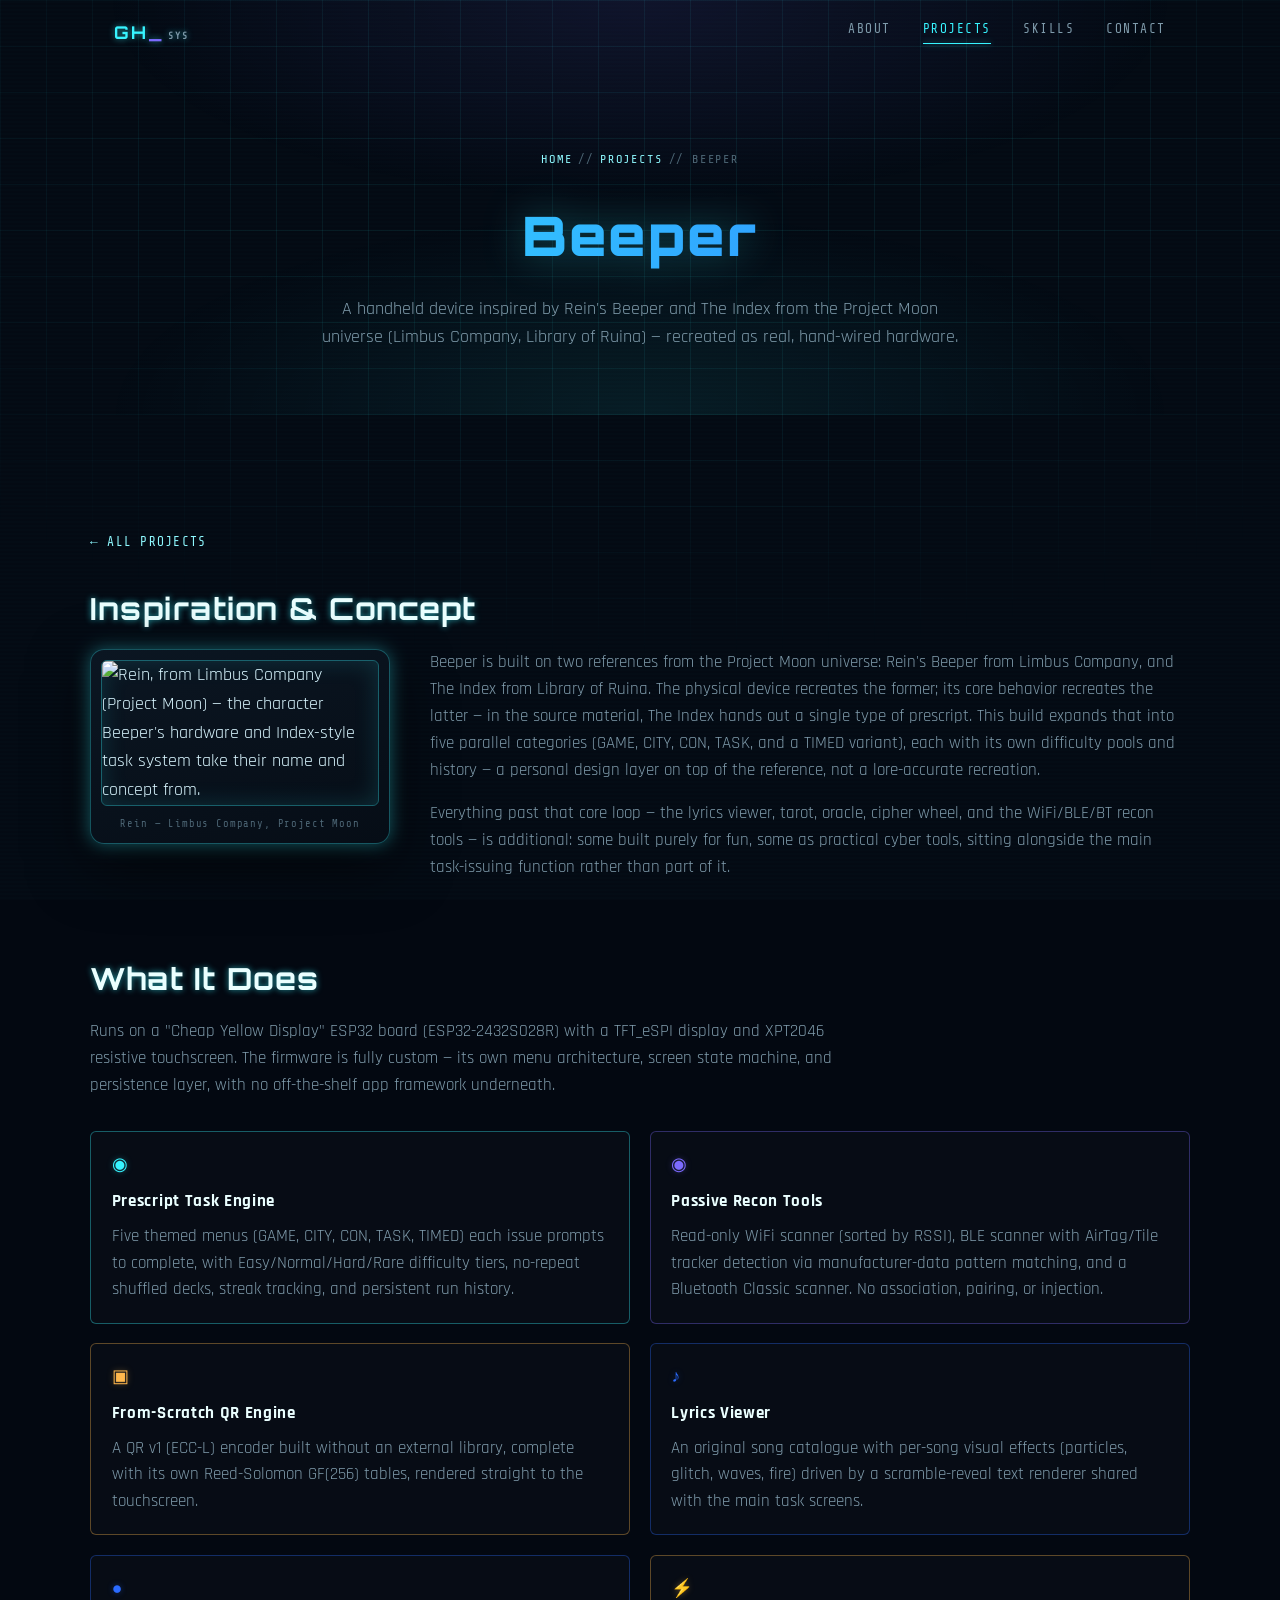
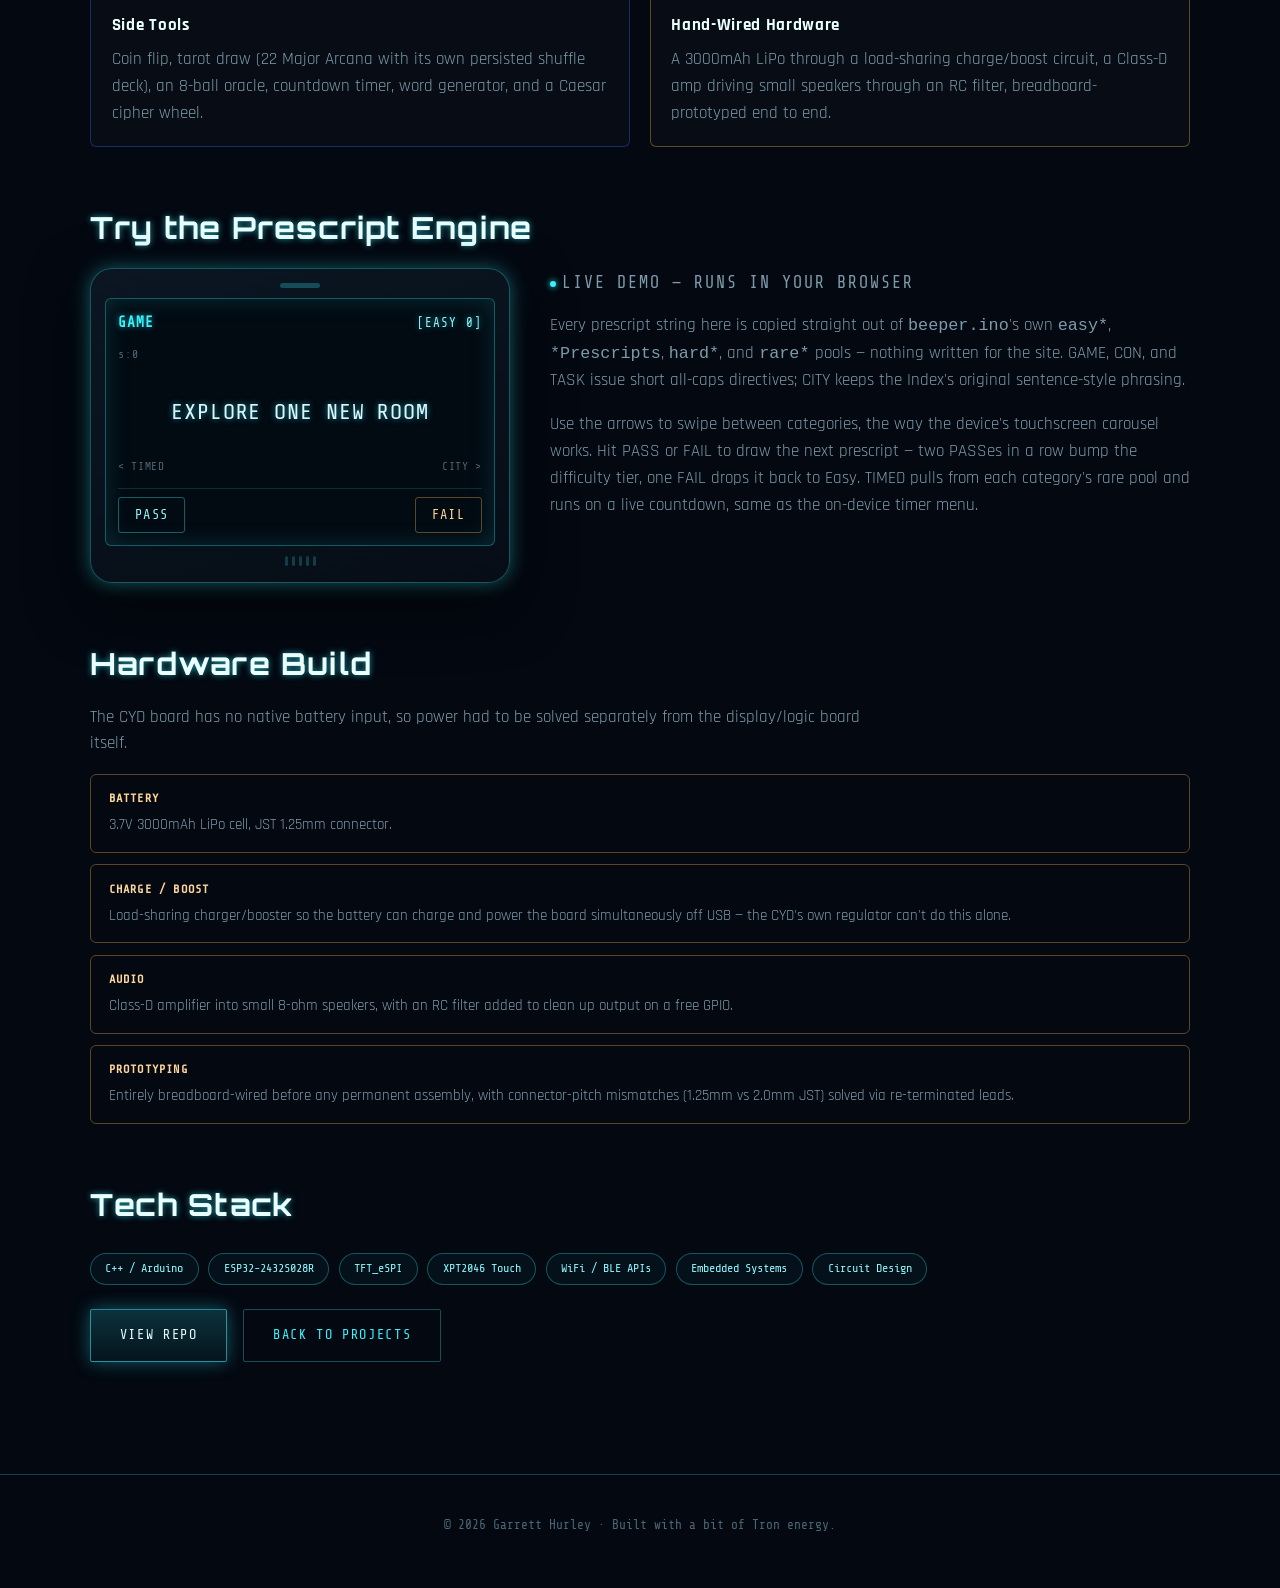
==== project-beeper.html @ adf9533d "Scramble-reveal every prominent Beeper reference site-wide Marks the standalone/bolded 'Beeper' ment" ====
<!DOCTYPE html>
<html lang="en">
<head>
<meta charset="UTF-8">
<meta name="viewport" content="width=device-width, initial-scale=1.0">
<title>Beeper // Garrett Hurley</title>
<meta name="description" content="Beeper — a handheld device inspired by Rein's Beeper and The Index (Limbus Company, Library of Ruina), recreated as real ESP32 hardware.">
<link rel="preconnect" href="https://fonts.googleapis.com">
<link rel="preconnect" href="https://fonts.gstatic.com" crossorigin>
<link href="https://fonts.googleapis.com/css2?family=Orbitron:wght@500;700;900&family=Rajdhani:wght@400;500;600;700&family=Share+Tech+Mono&display=swap" rel="stylesheet">
<link rel="stylesheet" href="style.css">
</head>
<body>

<div class="grid-bg" aria-hidden="true"></div>
<div class="scanline" aria-hidden="true"></div>
<div class="cursor-glow" aria-hidden="true"></div>

<header class="site-header" id="siteHeader">
  <div class="header-inner">
    <a href="index.html" class="logo">GH<span class="logo-dot">_</span><span class="logo-sub">SYS</span></a>
    <nav class="main-nav">
      <a href="index.html#about" data-nav="about">ABOUT</a>
      <a href="projects.html" data-nav="projects">PROJECTS</a>
      <a href="index.html#skills" data-nav="skills">SKILLS</a>
      <a href="index.html#contact" data-nav="contact">CONTACT</a>
    </nav>
    <button class="nav-toggle" id="navToggle" aria-label="Toggle navigation">
      <span></span><span></span><span></span>
    </button>
  </div>
</header>

<main>

  <section class="page-banner">
    <p class="breadcrumb"><a href="index.html">HOME</a> // <a href="projects.html">PROJECTS</a> // BEEPER</p>
    <h1 class="page-title" data-scramble-load>Beeper</h1>
    <p class="page-desc">A handheld device inspired by Rein's Beeper and The Index from the Project Moon universe (Limbus Company, Library of Ruina) — recreated as real, hand-wired hardware.</p>
  </section>

  <section class="section">
    <div class="section-inner">

      <a href="projects.html" class="back-link">&larr; ALL PROJECTS</a>

      <div class="case-section accent-violet reveal">
        <h2>Inspiration &amp; Concept</h2>
        <div class="case-grid">
          <div class="project-visual">
            <figure class="media-frame">
              <img src="assets/rein.gif" alt="Rein, from Limbus Company (Project Moon) — the character Beeper's hardware and Index-style task system take their name and concept from.">
              <figcaption>Rein &mdash; Limbus Company, Project Moon</figcaption>
            </figure>
          </div>
          <div>
            <p>Beeper is built on two references from the Project Moon universe: Rein's Beeper from Limbus Company, and The Index from Library of Ruina. The physical device recreates the former; its core behavior recreates the latter — in the source material, The Index hands out a single type of prescript. This build expands that into five parallel categories (GAME, CITY, CON, TASK, and a TIMED variant), each with its own difficulty pools and history — a personal design layer on top of the reference, not a lore-accurate recreation.</p>
            <p>Everything past that core loop &mdash; the lyrics viewer, tarot, oracle, cipher wheel, and the WiFi/BLE/BT recon tools &mdash; is additional: some built purely for fun, some as practical cyber tools, sitting alongside the main task-issuing function rather than part of it.</p>
          </div>
        </div>
      </div>

      <div class="case-section accent-cyan reveal">
        <h2>What It Does</h2>
        <p>Runs on a "Cheap Yellow Display" ESP32 board (ESP32-2432S028R) with a TFT_eSPI display and XPT2046 resistive touchscreen. The firmware is fully custom — its own menu architecture, screen state machine, and persistence layer, with no off-the-shelf app framework underneath.</p>

        <div class="feature-grid">
          <div class="feature-card accent-cyan">
            <span class="feature-icon">&#9673;</span>
            <h3>Prescript Task Engine</h3>
            <p>Five themed menus (GAME, CITY, CON, TASK, TIMED) each issue prompts to complete, with Easy/Normal/Hard/Rare difficulty tiers, no-repeat shuffled decks, streak tracking, and persistent run history.</p>
          </div>
          <div class="feature-card accent-violet">
            <span class="feature-icon">&#9673;</span>
            <h3>Passive Recon Tools</h3>
            <p>Read-only WiFi scanner (sorted by RSSI), BLE scanner with AirTag/Tile tracker detection via manufacturer-data pattern matching, and a Bluetooth Classic scanner. No association, pairing, or injection.</p>
          </div>
          <div class="feature-card accent-amber">
            <span class="feature-icon">&#9635;</span>
            <h3>From-Scratch QR Engine</h3>
            <p>A QR v1 (ECC-L) encoder built without an external library, complete with its own Reed-Solomon GF(256) tables, rendered straight to the touchscreen.</p>
          </div>
          <div class="feature-card accent-blue">
            <span class="feature-icon">&#9834;</span>
            <h3>Lyrics Viewer</h3>
            <p>An original song catalogue with per-song visual effects (particles, glitch, waves, fire) driven by a scramble-reveal text renderer shared with the main task screens.</p>
          </div>
          <div class="feature-card accent-blue">
            <span class="feature-icon">&#9679;</span>
            <h3>Side Tools</h3>
            <p>Coin flip, tarot draw (22 Major Arcana with its own persisted shuffle deck), an 8-ball oracle, countdown timer, word generator, and a Caesar cipher wheel.</p>
          </div>
          <div class="feature-card accent-amber">
            <span class="feature-icon">&#9889;</span>
            <h3>Hand-Wired Hardware</h3>
            <p>A 3000mAh LiPo through a load-sharing charge/boost circuit, a Class-D amp driving small speakers through an RC filter, breadboard-prototyped end to end.</p>
          </div>
        </div>
      </div>

      <div class="case-section accent-cyan reveal">
        <h2>Try the Prescript Engine</h2>
        <div class="case-grid case-grid-demo">
          <div class="project-visual">
            <div class="device device-demo" id="demoDevice">
              <div class="device-notch"></div>
              <div class="device-screen">
                <div class="prescript-header">
                  <span class="prescript-label" id="demoLabel">GAME</span>
                  <span class="prescript-diff" id="demoDiff">[EASY 0]</span>
                </div>
                <div class="prescript-streak" id="demoStreak">s:0</div>
                <div class="prescript-text" id="demoText">KILL 5 ENEMIES</div>
                <div class="prescript-swipe">
                  <button type="button" id="demoPrev">&lt; TIMED</button>
                  <button type="button" id="demoNext">CITY &gt;</button>
                </div>
                <div class="prescript-actions">
                  <button type="button" class="pass" id="demoPass">PASS</button>
                  <button type="button" class="fail" id="demoFail">FAIL</button>
                </div>
              </div>
              <div class="device-speaker-grille">
                <span></span><span></span><span></span><span></span><span></span>
              </div>
            </div>
          </div>
          <div>
            <p class="demo-live-tag"><span class="demo-live-dot"></span> LIVE DEMO &mdash; RUNS IN YOUR BROWSER</p>
            <p>Every prescript string here is copied straight out of <code>beeper.ino</code>'s own <code>easy*</code>, <code>*Prescripts</code>, <code>hard*</code>, and <code>rare*</code> pools &mdash; nothing written for the site. GAME, CON, and TASK issue short all-caps directives; CITY keeps the Index's original sentence-style phrasing.</p>
            <p>Use the arrows to swipe between categories, the way the device's touchscreen carousel works. Hit PASS or FAIL to draw the next prescript &mdash; two PASSes in a row bump the difficulty tier, one FAIL drops it back to Easy. TIMED pulls from each category's rare pool and runs on a live countdown, same as the on-device timer menu.</p>
          </div>
        </div>
      </div>

      <div class="case-section accent-amber reveal">
        <h2>Hardware Build</h2>
        <p>The CYD board has no native battery input, so power had to be solved separately from the display/logic board itself.</p>
        <ul class="spec-list">
          <li><strong>BATTERY</strong>3.7V 3000mAh LiPo cell, JST 1.25mm connector.</li>
          <li><strong>CHARGE / BOOST</strong>Load-sharing charger/booster so the battery can charge and power the board simultaneously off USB — the CYD's own regulator can't do this alone.</li>
          <li><strong>AUDIO</strong>Class-D amplifier into small 8-ohm speakers, with an RC filter added to clean up output on a free GPIO.</li>
          <li><strong>PROTOTYPING</strong>Entirely breadboard-wired before any permanent assembly, with connector-pitch mismatches (1.25mm vs 2.0mm JST) solved via re-terminated leads.</li>
        </ul>
      </div>

      <div class="case-section accent-blue reveal">
        <h2>Tech Stack</h2>
        <div class="tech-tags">
          <span>C++ / Arduino</span>
          <span>ESP32-2432S028R</span>
          <span>TFT_eSPI</span>
          <span>XPT2046 Touch</span>
          <span>WiFi / BLE APIs</span>
          <span>Embedded Systems</span>
          <span>Circuit Design</span>
        </div>
        <div class="hero-actions" style="justify-content:flex-start; margin-top: 1.5rem;">
          <a href="https://github.com/GHurley4444/beeper" target="_blank" rel="noopener" class="btn btn-primary">VIEW REPO</a>
          <a href="projects.html" class="btn btn-ghost">BACK TO PROJECTS</a>
        </div>
      </div>

    </div>
  </section>

</main>

<footer class="site-footer">
  <p>&copy; <span id="year"></span> Garrett Hurley &middot; Built with a bit of Tron energy.</p>
</footer>

<script src="script.js"></script>
</body>
</html>
---- style.css ----
/* ===================== Custom properties ===================== */
:root {
  --bg: #030811;
  --bg-alt: #05101c;
  --panel: rgba(8, 22, 36, 0.65);
  --panel-solid: #071522;
  --border: rgba(66, 230, 255, 0.25);
  --border-strong: rgba(66, 230, 255, 0.55);
  --cyan: #37f4ff;
  --cyan-soft: #8ff9ff;
  --blue: #2b6bff;
  --blue-soft: #a9c4ff;
  --violet: #7c6bff;
  --violet-soft: #c9c2ff;
  --amber: #ffb84d;
  --amber-soft: #ffd699;
  --text: #d9f6ff;
  --text-dim: #7f9bab;
  --text-dimmer: #4d6675;
  --font-display: 'Orbitron', sans-serif;
  --font-body: 'Rajdhani', sans-serif;
  --font-mono: 'Share Tech Mono', monospace;
  --glow-sm: 0 0 6px rgba(55, 244, 255, 0.6);
  --glow-md: 0 0 18px rgba(55, 244, 255, 0.35);
  --glow-lg: 0 0 40px rgba(55, 244, 255, 0.25);
}

/* Color-coded accent modifiers — apply alongside a base component class
   (e.g. class="skill-block accent-blue") to recolor border/glow/icon/heading.
   Palette is built on color theory, not arbitrary neon: cyan/blue/violet are
   analogous (adjacent hues on the wheel, ~180-250°), so they read as one
   cohesive "brand" family. Amber is the near-exact complement of that family
   (~35° vs a ~215° average), used sparingly as the single contrast pop —
   the same blue/orange duality Tron itself uses. No hue outside this set. */
.accent-cyan {
  --accent: var(--cyan); --accent-soft: var(--cyan-soft);
  --accent-border: rgba(55, 244, 255, 0.35); --accent-border-strong: rgba(55, 244, 255, 0.6);
  --accent-glow: rgba(55, 244, 255, 0.35);
}
.accent-blue {
  --accent: var(--blue); --accent-soft: var(--blue-soft);
  --accent-border: rgba(43, 107, 255, 0.35); --accent-border-strong: rgba(43, 107, 255, 0.6);
  --accent-glow: rgba(43, 107, 255, 0.35);
}
.accent-violet {
  --accent: var(--violet); --accent-soft: var(--violet-soft);
  --accent-border: rgba(124, 107, 255, 0.35); --accent-border-strong: rgba(124, 107, 255, 0.6);
  --accent-glow: rgba(124, 107, 255, 0.35);
}
.accent-amber {
  --accent: var(--amber); --accent-soft: var(--amber-soft);
  --accent-border: rgba(255, 184, 77, 0.35); --accent-border-strong: rgba(255, 184, 77, 0.6);
  --accent-glow: rgba(255, 184, 77, 0.35);
}

* { box-sizing: border-box; }

html { scroll-behavior: smooth; }

body {
  margin: 0;
  background: var(--bg);
  color: var(--text);
  font-family: var(--font-body);
  font-size: 18px;
  line-height: 1.6;
  overflow-x: hidden;
}

h1, h2, h3 { font-family: var(--font-display); margin: 0; letter-spacing: 0.04em; }

p { margin: 0 0 1em; }

a { color: inherit; text-decoration: none; }

::selection { background: var(--cyan); color: #001015; }

/* ===================== Background layers ===================== */
.grid-bg {
  position: fixed;
  inset: 0;
  z-index: 0;
  pointer-events: none;
  background-image:
    linear-gradient(rgba(55, 244, 255, 0.07) 1px, transparent 1px),
    linear-gradient(90deg, rgba(55, 244, 255, 0.07) 1px, transparent 1px);
  background-size: 46px 46px;
  mask-image: radial-gradient(ellipse 80% 60% at 50% 20%, black 40%, transparent 90%);
  animation: gridDrift 22s linear infinite;
}

@keyframes gridDrift {
  0% { background-position: 0 0, 0 0; }
  100% { background-position: 0 46px, 46px 0; }
}

.scanline {
  position: fixed;
  inset: 0;
  z-index: 1;
  pointer-events: none;
  background: linear-gradient(180deg, transparent, rgba(55, 244, 255, 0.05) 50%, transparent);
  background-size: 100% 4px;
  opacity: 0.35;
  mix-blend-mode: screen;
}

/* ===================== Custom cursor ===================== */
/* Only applied on non-touch/fine-pointer devices — see setupCustomCursor() */
body.custom-cursor-active,
body.custom-cursor-active a,
body.custom-cursor-active button {
  cursor: none;
}

.custom-cursor-dot,
.custom-cursor-ring {
  position: fixed;
  top: 0; left: 0;
  pointer-events: none;
  z-index: 10000;
  border-radius: 50%;
  opacity: 0;
  transition: opacity 0.3s ease;
}

.custom-cursor-dot {
  width: 5px; height: 5px;
  background: var(--cyan);
  box-shadow: 0 0 6px var(--cyan);
}

.custom-cursor-ring {
  width: 28px; height: 28px;
  border: 1px solid rgba(55, 244, 255, 0.5);
  transition: width 0.25s ease, height 0.25s ease, border-color 0.25s ease, background 0.25s ease, opacity 0.3s ease;
}

.custom-cursor-ring.cursor-hover {
  width: 50px; height: 50px;
  border-color: var(--cyan);
  background: rgba(55, 244, 255, 0.08);
  box-shadow: 0 0 16px rgba(55, 244, 255, 0.3);
}

.cursor-glow {
  position: fixed;
  top: 0; left: 0;
  width: 480px; height: 480px;
  border-radius: 50%;
  pointer-events: none;
  z-index: 0;
  background: radial-gradient(circle, rgba(55, 244, 255, 0.08), transparent 70%);
  transform: translate(-50%, -50%);
  transition: opacity 0.3s ease;
  opacity: 0;
}

/* ===================== Boot overlay ===================== */
.boot-overlay {
  position: fixed;
  inset: 0;
  z-index: 999;
  background: #010509;
  color: var(--cyan);
  font-family: var(--font-mono);
  display: flex;
  align-items: center;
  justify-content: center;
  padding: 2rem;
  transition: opacity 0.6s ease, visibility 0.6s ease;
}

.boot-overlay.hidden {
  opacity: 0;
  visibility: hidden;
  pointer-events: none;
}

.boot-text {
  white-space: pre-wrap;
  font-size: 0.95rem;
  max-width: 640px;
  text-shadow: var(--glow-sm);
}

.boot-text::after {
  content: '\2588';
  animation: blink 1s step-start infinite;
}

@keyframes blink { 50% { opacity: 0; } }

/* ===================== Header / Nav ===================== */
.site-header {
  position: fixed;
  top: 0; left: 0; right: 0;
  z-index: 100;
  border-bottom: 1px solid transparent;
  background: rgba(3, 8, 17, 0);
  transition: background 0.4s ease, border-color 0.4s ease, backdrop-filter 0.4s ease;
}

.site-header.scrolled {
  background: rgba(3, 8, 17, 0.85);
  border-bottom-color: var(--border);
  backdrop-filter: blur(10px);
}

.header-inner {
  max-width: 1100px;
  margin: 0 auto;
  padding: 1.1rem 1.5rem;
  display: flex;
  align-items: center;
  justify-content: space-between;
}

.logo {
  font-family: var(--font-display);
  font-weight: 700;
  font-size: 1.1rem;
  color: var(--cyan);
  text-shadow: var(--glow-sm);
  letter-spacing: 0.1em;
}
.logo-dot { color: var(--violet); }
.logo-sub { font-size: 0.6rem; color: var(--text-dim); margin-left: 0.4em; font-family: var(--font-mono); }

.main-nav { display: flex; gap: 2rem; }

.main-nav a {
  font-family: var(--font-mono);
  font-size: 0.8rem;
  letter-spacing: 0.12em;
  color: var(--text-dim);
  position: relative;
  padding-bottom: 4px;
  transition: color 0.25s ease;
}

.main-nav a::after {
  content: '';
  position: absolute;
  left: 0; bottom: 0;
  width: 0;
  height: 1px;
  background: var(--cyan);
  box-shadow: var(--glow-sm);
  transition: width 0.3s ease;
}

.main-nav a:hover,
.main-nav a.active { color: var(--cyan); }
.main-nav a:hover::after,
.main-nav a.active::after { width: 100%; }

.nav-toggle {
  display: none;
  flex-direction: column;
  gap: 5px;
  background: none;
  border: none;
  cursor: pointer;
  padding: 8px;
}
.nav-toggle span {
  width: 22px; height: 2px;
  background: var(--cyan);
  box-shadow: var(--glow-sm);
}

/* ===================== Hero ===================== */
.hero {
  position: relative;
  min-height: 100vh;
  display: flex;
  flex-direction: column;
  align-items: center;
  justify-content: center;
  text-align: center;
  padding: 6rem 1.5rem 4rem;
  z-index: 2;
}

.hero-inner { max-width: 780px; }

.hero-eyebrow {
  font-family: var(--font-mono);
  color: var(--cyan-soft);
  font-size: 0.85rem;
  letter-spacing: 0.25em;
  margin-bottom: 1.4rem;
  text-shadow: var(--glow-sm);
  display: inline-block;
  overflow: hidden;
  white-space: nowrap;
  width: 0;
  max-width: 100%;
  border-right: 2px solid var(--cyan);
  animation: caretBlink 0.8s step-end infinite;
}

/* Width is set to the element's true measured scrollWidth by JS (see
   setupTypewriter in script.js) — letter-spacing makes a ch-based width
   guess unreliable, so this transition animates to a JS-measured pixel
   value instead of a hardcoded character count. */
.hero-eyebrow.typed {
  transition: width 1.4s steps(28, end);
}

@keyframes caretBlink { 50% { border-color: transparent; } }

.hero-title {
  font-size: clamp(2.4rem, 7vw, 5rem);
  font-weight: 900;
  line-height: 1.05;
  margin-bottom: 1.2rem;
}

@keyframes heroGradient {
  0%, 100% { background-position: 0% 50%; }
  50% { background-position: 100% 50%; }
}

/* CRT power-on stutter, used as an entrance flourish on headings and device
   screens — a few uneven opacity steps before settling, like a display
   catching current for the first time. */
@keyframes powerOnFlicker {
  0%   { opacity: 0.1; }
  8%   { opacity: 0.7; }
  14%  { opacity: 0.15; }
  22%  { opacity: 0.85; }
  30%  { opacity: 0.3; }
  45%  { opacity: 1; }
  55%  { opacity: 0.6; }
  70%  { opacity: 1; }
  100% { opacity: 1; }
}

/* The visible text lives in this nested span (not the h1 itself), so the
   gradient/clip has to be applied here directly — background-clip does not
   inherit to child elements the way color does. */
.glitch-wrap {
  position: relative;
  display: inline-block;
  background: linear-gradient(100deg, var(--cyan) 0%, var(--blue) 35%, var(--violet) 60%, var(--amber) 85%, var(--cyan) 100%);
  background-size: 300% auto;
  background-position: 0% 50%;
  -webkit-background-clip: text;
  background-clip: text;
  -webkit-text-fill-color: transparent;
  color: transparent;
  filter: drop-shadow(0 0 24px rgba(55, 244, 255, 0.3)) drop-shadow(0 0 34px rgba(124, 107, 255, 0.2));
  animation: heroGradient 10s ease-in-out infinite, powerOnFlicker 1.1s steps(12, end) both;
}

.hero-subtitle {
  font-family: var(--font-mono);
  font-size: clamp(0.75rem, 2vw, 1rem);
  color: var(--cyan);
  letter-spacing: 0.08em;
  margin-bottom: 1.6rem;
}

.hero-desc {
  color: var(--text-dim);
  font-size: 1.1rem;
  max-width: 620px;
  margin-left: auto;
  margin-right: auto;
}

.hero-actions {
  display: flex;
  gap: 1rem;
  justify-content: center;
  margin-top: 2rem;
  flex-wrap: wrap;
}

.btn {
  font-family: var(--font-mono);
  font-size: 0.85rem;
  letter-spacing: 0.12em;
  padding: 0.9rem 1.8rem;
  border: 1px solid var(--border-strong);
  border-radius: 2px;
  transition: all 0.3s ease;
  position: relative;
  overflow: hidden;
}

.btn::after {
  content: '';
  position: absolute;
  top: 0; left: -60%;
  width: 40%;
  height: 100%;
  background: linear-gradient(120deg, transparent, rgba(255, 255, 255, 0.3), transparent);
  transform: skewX(-20deg);
  transition: left 0.6s ease;
  pointer-events: none;
}

.btn:hover::after { left: 130%; }

.btn-primary {
  background: linear-gradient(180deg, rgba(55, 244, 255, 0.18), rgba(55, 244, 255, 0.05));
  color: #eaffff;
  box-shadow: var(--glow-md);
}
.btn-primary:hover {
  background: rgba(55, 244, 255, 0.28);
  box-shadow: var(--glow-lg);
  transform: translateY(-2px);
}

.btn-ghost {
  color: var(--cyan);
  border-color: rgba(55, 244, 255, 0.3);
}
.btn-ghost:hover {
  border-color: var(--cyan);
  box-shadow: var(--glow-md);
  transform: translateY(-2px);
}

.scroll-cue {
  position: absolute;
  bottom: 2.2rem;
  left: 50%;
  transform: translateX(-50%);
  font-family: var(--font-mono);
  font-size: 0.7rem;
  letter-spacing: 0.2em;
  color: var(--text-dimmer);
  display: flex;
  flex-direction: column;
  align-items: center;
  gap: 0.5rem;
}

.scroll-cue-line {
  width: 1px;
  height: 40px;
  background: linear-gradient(180deg, var(--cyan), transparent);
  animation: scrollPulse 2s ease-in-out infinite;
}

@keyframes scrollPulse {
  0%, 100% { opacity: 0.2; }
  50% { opacity: 1; }
}

/* ===================== Sections ===================== */
.section { position: relative; z-index: 2; padding: 7rem 1.5rem; }
.section-alt { background: linear-gradient(180deg, transparent, rgba(55, 244, 255, 0.03) 15%, rgba(55, 244, 255, 0.03) 85%, transparent); }
.section-inner { max-width: 1100px; margin: 0 auto; }

.section-kicker {
  font-family: var(--font-mono);
  color: var(--text-dimmer);
  font-size: 0.8rem;
  letter-spacing: 0.2em;
  margin-bottom: 0.8rem;
  display: flex;
  align-items: center;
  gap: 0.6em;
}

.section-kicker::before {
  content: '';
  display: inline-block;
  width: 8px;
  height: 8px;
  border-radius: 2px;
  background: var(--accent, var(--cyan));
  box-shadow: 0 0 8px var(--accent-glow, rgba(55, 244, 255, 0.6));
}

.section-kicker::after {
  content: '_';
  color: var(--accent, var(--cyan));
  animation: blink 1s step-start infinite;
}

.section-title {
  font-size: clamp(1.8rem, 4vw, 2.6rem);
  color: #eaffff;
  text-shadow: var(--glow-sm);
  margin-bottom: 1rem;
}

.section-lede {
  color: var(--text-dim);
  font-size: 1.15rem;
  max-width: 700px;
  margin-bottom: 3rem;
}

.reveal {
  opacity: 0;
  transform: translateY(28px);
  transition: opacity 0.7s ease, transform 0.7s ease;
}
.reveal.in-view { opacity: 1; transform: translateY(0); }

/* Devices/media get an extra power-on stutter once their reveal-wrapped
   ancestor scrolls into view — no JS hook needed, piggybacks on .in-view. */
.reveal.in-view .device,
.reveal.in-view .media-frame {
  animation: powerOnFlicker 0.8s steps(10, end) 0.25s both;
}

/* ===================== About ===================== */
.about-grid {
  display: grid;
  grid-template-columns: 1.4fr 1fr;
  gap: 3rem;
  margin-top: 2rem;
  align-items: start;
}

.about-copy p { color: var(--text-dim); font-size: 1.1rem; }
.about-copy strong { color: var(--cyan-soft); }

.about-stats { display: flex; flex-direction: column; gap: 1rem; }

.stat-block {
  border: 1px solid var(--accent-border, var(--border));
  border-left: 3px solid var(--accent, var(--cyan));
  background: var(--panel);
  padding: 1rem 1.2rem;
  border-radius: 4px;
  display: flex;
  flex-direction: column;
  gap: 0.3rem;
}

.stat-label {
  font-family: var(--font-mono);
  font-size: 0.7rem;
  color: var(--text-dimmer);
  letter-spacing: 0.15em;
}

.stat-value { color: var(--accent-soft, var(--cyan-soft)); font-weight: 600; }

/* ===================== Project card ===================== */
.project-card {
  display: grid;
  grid-template-columns: 340px 1fr;
  gap: 3rem;
  border: 1px solid var(--accent-border, var(--border));
  background: var(--panel);
  border-radius: 8px;
  padding: 2.5rem;
  position: relative;
  box-shadow: var(--glow-md), inset 0 0 60px rgba(55, 244, 255, 0.03);
  transition: transform 0.3s ease, box-shadow 0.3s ease, border-color 0.3s ease;
}

a.project-card:hover {
  transform: translateY(-4px);
  border-color: var(--accent-border-strong, var(--border-strong));
  box-shadow: 0 0 30px var(--accent-glow, rgba(55, 244, 255, 0.35)), inset 0 0 60px rgba(55, 244, 255, 0.03);
}

.project-card::before {
  content: '';
  position: absolute;
  top: 0; left: 0; right: 0;
  height: 1px;
  background: linear-gradient(90deg, transparent, var(--cyan), transparent);
}

.project-card::after {
  content: '';
  position: absolute;
  bottom: -1px; right: -1px;
  width: 0; height: 0;
  border-bottom: 2px solid var(--accent, var(--cyan));
  border-right: 2px solid var(--accent, var(--cyan));
  opacity: 0;
  pointer-events: none;
  transition: width 0.25s ease, height 0.25s ease, opacity 0.25s ease;
}

a.project-card:hover::after { width: 22px; height: 22px; opacity: 1; }

/* HUD corner brackets — a small targeting-reticle flourish on hover, shared
   by cards that don't already occupy ::before/::after for something else. */
.skill-block, .feature-card, .gallery-card, .contact-link {
  position: relative;
}

.skill-block::before, .skill-block::after,
.feature-card::before, .feature-card::after,
.gallery-card::before, .gallery-card::after,
.contact-link::before, .contact-link::after {
  content: '';
  position: absolute;
  width: 0; height: 0;
  opacity: 0;
  pointer-events: none;
  transition: width 0.25s ease, height 0.25s ease, opacity 0.25s ease;
}

.skill-block::before, .feature-card::before, .gallery-card::before, .contact-link::before {
  top: -1px; left: -1px;
  border-top: 2px solid var(--accent, var(--cyan));
  border-left: 2px solid var(--accent, var(--cyan));
}

.skill-block::after, .feature-card::after, .gallery-card::after, .contact-link::after {
  bottom: -1px; right: -1px;
  border-bottom: 2px solid var(--accent, var(--cyan));
  border-right: 2px solid var(--accent, var(--cyan));
}

.skill-block:hover::before, .skill-block:hover::after,
.feature-card:hover::before, .feature-card:hover::after,
.gallery-card:hover::before, .gallery-card:hover::after,
.contact-link:hover::before, .contact-link:hover::after {
  width: 16px; height: 16px; opacity: 1;
}

.project-visual { display: flex; align-items: center; justify-content: center; }

.media-frame {
  width: 100%;
  max-width: 300px;
  margin: 0;
  padding: 10px;
  background: linear-gradient(160deg, #0b1622, #060d16);
  border: 1px solid rgba(55, 244, 255, 0.3);
  border-radius: 14px;
  box-shadow: var(--glow-md), 0 20px 60px rgba(0,0,0,0.6);
}

.media-frame img {
  display: block;
  width: 100%;
  border-radius: 6px;
  border: 1px solid rgba(55, 244, 255, 0.35);
  box-shadow: inset 0 0 24px rgba(55, 244, 255, 0.15);
}

.media-frame figcaption {
  margin-top: 10px;
  text-align: center;
  font-family: var(--font-mono);
  font-size: 0.65rem;
  letter-spacing: 0.08em;
  color: var(--text-dimmer);
}

.device {
  width: 300px;
  aspect-ratio: 4 / 3;
  background: linear-gradient(160deg, #0b1622, #060d16);
  border: 1px solid rgba(55, 244, 255, 0.3);
  border-radius: 22px;
  box-shadow: var(--glow-md), 0 20px 60px rgba(0,0,0,0.6);
  padding: 14px;
  position: relative;
  display: flex;
  flex-direction: column;
  gap: 10px;
}

.device-notch {
  width: 40px; height: 5px;
  background: rgba(55, 244, 255, 0.25);
  border-radius: 3px;
  margin: 0 auto;
}

.device-screen {
  flex: 1;
  background: #020a12;
  border: 1px solid rgba(55, 244, 255, 0.35);
  border-radius: 6px;
  padding: 12px;
  display: flex;
  flex-direction: column;
  gap: 12px;
  box-shadow: inset 0 0 24px rgba(55, 244, 255, 0.15);
}

/* Prescript screen — mirrors the real drawPrescript() layout from beeper.ino:
   category label + difficulty badge (top), streak (below), a large centered
   word-wrapped task string (middle), swipe hints to the prev/next category
   carousel entry (bottom edges), and PASS/FAIL labels (bottom). */
.prescript-header {
  display: flex;
  align-items: baseline;
  justify-content: space-between;
  font-family: var(--font-mono);
  font-size: 0.68rem;
  letter-spacing: 0.08em;
  text-shadow: var(--glow-sm);
}

.prescript-label {
  color: var(--cyan);
  font-weight: 700;
}

.prescript-diff {
  color: var(--cyan-soft);
  font-size: 0.6rem;
}

.prescript-streak {
  font-family: var(--font-mono);
  font-size: 0.58rem;
  letter-spacing: 0.08em;
  color: var(--text-dimmer);
}

.prescript-text {
  flex: 1;
  display: flex;
  align-items: center;
  justify-content: center;
  text-align: center;
  font-family: var(--font-mono);
  font-size: 1rem;
  line-height: 1.5;
  letter-spacing: 0.04em;
  color: var(--text);
  text-shadow: var(--glow-sm);
}

.prescript-swipe {
  display: flex;
  justify-content: space-between;
  font-family: var(--font-mono);
  font-size: 0.55rem;
  letter-spacing: 0.06em;
  color: var(--text-dimmer);
}

.prescript-actions {
  display: flex;
  justify-content: space-between;
  border-top: 1px solid rgba(55, 244, 255, 0.15);
  padding-top: 8px;
}

.prescript-actions span {
  font-family: var(--font-mono);
  font-size: 0.68rem;
  letter-spacing: 0.1em;
  padding: 3px 10px;
  border-radius: 3px;
  border: 1px solid rgba(55, 244, 255, 0.25);
}

.prescript-actions .pass {
  color: var(--cyan-soft);
  border-color: rgba(55, 244, 255, 0.35);
}

.prescript-actions .fail {
  color: var(--amber-soft);
  border-color: rgba(255, 184, 77, 0.35);
}

/* Interactive demo (project-beeper.html) — buttons instead of static spans */
.prescript-swipe button,
.prescript-actions button {
  background: none;
  cursor: pointer;
  font: inherit;
  color: inherit;
  padding: 0;
  -webkit-tap-highlight-color: transparent;
}

.prescript-swipe button {
  border: none;
  font-family: var(--font-mono);
  font-size: 0.55rem;
  letter-spacing: 0.06em;
  color: var(--text-dimmer);
  transition: color 0.2s ease;
}

.prescript-swipe button:hover,
.prescript-swipe button:focus-visible {
  color: var(--cyan-soft);
}

.prescript-actions button {
  font-family: var(--font-mono);
  font-size: 0.68rem;
  letter-spacing: 0.1em;
  padding: 3px 10px;
  border-radius: 3px;
  border: 1px solid rgba(55, 244, 255, 0.25);
  transition: filter 0.2s ease, box-shadow 0.2s ease;
}

.prescript-actions button.pass {
  color: var(--cyan-soft);
  border-color: rgba(55, 244, 255, 0.35);
}

.prescript-actions button.fail {
  color: var(--amber-soft);
  border-color: rgba(255, 184, 77, 0.35);
}

.prescript-actions button:hover,
.prescript-actions button:focus-visible {
  filter: brightness(1.35);
  box-shadow: 0 0 10px currentColor;
}

.flash { animation: prescriptFlash 0.3s ease; }
@keyframes prescriptFlash { from { opacity: 0.15; } to { opacity: 1; } }

.demo-live-tag {
  display: inline-flex;
  align-items: center;
  gap: 6px;
  font-family: var(--font-mono);
  font-size: 0.65rem;
  letter-spacing: 0.12em;
  color: var(--cyan-soft);
  margin-bottom: 0.9rem;
}

.demo-live-dot {
  width: 6px; height: 6px;
  border-radius: 50%;
  background: var(--cyan);
  box-shadow: 0 0 6px var(--cyan);
  animation: blink 1.2s step-start infinite;
}

.device-speaker-grille {
  display: flex;
  gap: 4px;
  justify-content: center;
  padding-bottom: 2px;
}
.device-speaker-grille span {
  width: 3px; height: 10px;
  background: rgba(55, 244, 255, 0.2);
  border-radius: 2px;
}

.project-body p { color: var(--text-dim); }

.feature-grid {
  display: grid;
  grid-template-columns: repeat(2, 1fr);
  gap: 1.2rem;
  margin: 2rem 0;
}

.feature-card {
  border: 1px solid var(--accent-border, var(--border));
  background: rgba(255, 255, 255, 0.02);
  border-radius: 6px;
  padding: 1.2rem 1.3rem;
  transition: border-color 0.3s ease, transform 0.3s ease, box-shadow 0.3s ease;
}

.feature-card:hover {
  border-color: var(--accent-border-strong, var(--border-strong));
  box-shadow: 0 0 18px var(--accent-glow, rgba(55, 244, 255, 0.35));
  transform: translateY(-3px);
}

.feature-icon {
  color: var(--accent, var(--cyan));
  font-size: 1.1rem;
  text-shadow: 0 0 6px var(--accent-glow, rgba(55, 244, 255, 0.6));
}

.feature-card h3 {
  font-family: var(--font-body);
  font-weight: 700;
  font-size: 1.05rem;
  color: #eaffff;
  margin: 0.5rem 0;
}

.feature-card p { font-size: 0.95rem; color: var(--text-dim); margin: 0; }

.tech-tags {
  display: flex;
  flex-wrap: wrap;
  gap: 0.6rem;
  margin: 1.5rem 0;
}

.tech-tags span {
  font-family: var(--font-mono);
  font-size: 0.75rem;
  color: var(--cyan-soft);
  border: 1px solid rgba(55, 244, 255, 0.3);
  border-radius: 20px;
  padding: 0.35rem 0.9rem;
  background: rgba(55, 244, 255, 0.04);
}

.project-links { margin-top: 1rem; }
.project-link-note {
  font-family: var(--font-mono);
  font-size: 0.8rem;
  color: var(--text-dimmer);
}

.more-projects {
  display: grid;
  grid-template-columns: repeat(2, 1fr);
  gap: 1.5rem;
  margin-top: 2rem;
}

.ghost-card {
  border: 1px dashed var(--accent-border, rgba(55, 244, 255, 0.25));
  border-radius: 8px;
  padding: 2rem;
  text-align: center;
  color: var(--text-dimmer);
  transition: border-color 0.3s ease;
}
.ghost-card:hover { border-color: var(--accent-border-strong, rgba(55, 244, 255, 0.4)); }

.ghost-tag {
  display: block;
  font-family: var(--font-mono);
  font-size: 0.75rem;
  margin-bottom: 0.6rem;
  color: var(--accent, var(--text-dimmer));
}

/* ===================== Skills ===================== */
.skills-grid {
  display: grid;
  grid-template-columns: repeat(2, 1fr);
  gap: 1.5rem;
  margin-top: 2rem;
}

.skill-block {
  border: 1px solid var(--accent-border, var(--border));
  background: var(--panel);
  border-radius: 8px;
  padding: 1.6rem 1.8rem;
  border-top: 3px solid var(--accent, var(--cyan));
  transition: border-color 0.3s ease, box-shadow 0.3s ease, transform 0.3s ease;
}
.skill-block:hover {
  border-color: var(--accent-border-strong, var(--border-strong));
  box-shadow: 0 0 18px var(--accent-glow, rgba(55, 244, 255, 0.35));
  transform: translateY(-3px);
}

.skill-block h3 {
  font-family: var(--font-body);
  font-weight: 700;
  font-size: 1.15rem;
  color: var(--accent-soft, #eaffff);
  margin-bottom: 1rem;
}

.skill-block .tech-tags span { border-color: var(--accent-border, rgba(55, 244, 255, 0.3)); color: var(--accent-soft, var(--cyan-soft)); }

/* ===================== GitHub activity ===================== */
.github-panel {
  border: 1px solid var(--border);
  background: var(--panel);
  border-radius: 8px;
  padding: 2rem;
  box-shadow: var(--glow-md);
}

.github-stats {
  display: grid;
  grid-template-columns: repeat(3, 1fr);
  gap: 1rem;
  margin-bottom: 1.8rem;
}

.github-chart {
  width: 100%;
  height: auto;
  filter: drop-shadow(0 0 10px rgba(55, 244, 255, 0.25));
  border-radius: 4px;
  background: #020a12;
  padding: 0.5rem;
}

/* ===================== Contact ===================== */
.contact-panel {
  border: 1px solid var(--border);
  background: var(--panel);
  border-radius: 8px;
  padding: 2.5rem;
  box-shadow: var(--glow-md);
}

.contact-panel p { color: var(--text-dim); margin-bottom: 1.6rem; }

.contact-links {
  display: flex;
  flex-direction: column;
  gap: 0.8rem;
}

.contact-link {
  display: flex;
  justify-content: space-between;
  align-items: center;
  border: 1px solid rgba(55, 244, 255, 0.2);
  border-radius: 6px;
  padding: 1rem 1.3rem;
  transition: border-color 0.3s ease, background 0.3s ease, transform 0.2s ease;
}

.contact-link:hover {
  border-color: var(--border-strong);
  background: rgba(55, 244, 255, 0.06);
  transform: translateX(4px);
}

.contact-label {
  font-family: var(--font-mono);
  font-size: 0.75rem;
  color: var(--text-dimmer);
  letter-spacing: 0.15em;
}

.contact-value { color: var(--cyan-soft); font-weight: 600; }

/* ===================== Footer ===================== */
.site-footer {
  position: relative;
  z-index: 2;
  text-align: center;
  padding: 2.5rem 1.5rem;
  color: var(--text-dimmer);
  font-family: var(--font-mono);
  font-size: 0.8rem;
  border-top: 1px solid var(--border);
}

/* ===================== Sub-page banner (projects.html, case studies) ===================== */
.page-banner {
  position: relative;
  padding: 9rem 1.5rem 4rem;
  z-index: 2;
  text-align: center;
  overflow: hidden;
}

.page-banner::after {
  content: '';
  position: absolute;
  inset: 0;
  background: radial-gradient(ellipse 60% 70% at 50% 0%, rgba(124, 107, 255, 0.1), transparent 70%),
              radial-gradient(ellipse 60% 70% at 50% 100%, rgba(55, 244, 255, 0.08), transparent 70%);
  pointer-events: none;
  z-index: -1;
}

.breadcrumb {
  font-family: var(--font-mono);
  font-size: 0.75rem;
  letter-spacing: 0.15em;
  color: var(--text-dimmer);
  margin-bottom: 1.4rem;
  display: inline-flex;
  gap: 0.5em;
}
.breadcrumb a { color: var(--cyan-soft); transition: text-shadow 0.2s ease; }
.breadcrumb a:hover { text-shadow: var(--glow-sm); }

.page-title {
  font-size: clamp(2rem, 6vw, 3.4rem);
  font-weight: 900;
  background: linear-gradient(100deg, var(--cyan) 0%, var(--blue) 40%, var(--violet) 70%, var(--amber) 100%);
  background-size: 260% auto;
  -webkit-background-clip: text;
  background-clip: text;
  -webkit-text-fill-color: transparent;
  color: transparent;
  filter: drop-shadow(0 0 20px rgba(55, 244, 255, 0.3));
  margin-bottom: 1rem;
  animation: heroGradient 10s ease-in-out infinite, powerOnFlicker 1.1s steps(12, end) both;
}

.page-desc {
  color: var(--text-dim);
  font-size: 1.1rem;
  max-width: 640px;
  margin: 0 auto;
}

/* ===================== Project gallery ===================== */
.gallery-grid {
  display: grid;
  grid-template-columns: repeat(auto-fit, minmax(280px, 1fr));
  gap: 1.6rem;
  margin-top: 1rem;
}

.gallery-card {
  display: flex;
  flex-direction: column;
  border: 1px solid var(--accent-border, var(--border));
  border-top: 3px solid var(--accent, var(--cyan));
  background: var(--panel);
  border-radius: 8px;
  padding: 1.8rem;
  text-decoration: none;
  transition: border-color 0.3s ease, transform 0.3s ease, box-shadow 0.3s ease;
}

.gallery-card:hover {
  transform: translateY(-4px);
  border-color: var(--accent-border-strong, var(--border-strong));
  box-shadow: 0 0 24px var(--accent-glow, rgba(55, 244, 255, 0.3));
}

.gallery-card-tag {
  font-family: var(--font-mono);
  font-size: 0.7rem;
  letter-spacing: 0.15em;
  color: var(--accent, var(--cyan));
  margin-bottom: 0.8rem;
}

.gallery-card h3 {
  font-size: 1.4rem;
  color: #eaffff;
  margin-bottom: 0.6rem;
}

.gallery-card p {
  color: var(--text-dim);
  font-size: 0.98rem;
  flex: 1;
}

.gallery-card-cta {
  margin-top: 1.2rem;
  font-family: var(--font-mono);
  font-size: 0.8rem;
  letter-spacing: 0.1em;
  color: var(--accent-soft, var(--cyan-soft));
}
.gallery-card:hover .gallery-card-cta { text-decoration: underline; }

/* ===================== Case study layout ===================== */
.case-section { margin-bottom: 3.5rem; }
.case-section:last-child { margin-bottom: 0; }

.case-section h2 {
  font-size: clamp(1.4rem, 3vw, 1.9rem);
  color: #eaffff;
  margin-bottom: 1rem;
  text-shadow: var(--glow-sm);
}

.case-section p { color: var(--text-dim); font-size: 1.05rem; max-width: 780px; }

.case-grid {
  display: grid;
  grid-template-columns: 300px 1fr;
  gap: 2.5rem;
  align-items: start;
}

.case-grid-demo { grid-template-columns: 420px 1fr; }

.device-demo {
  width: 420px;
  max-width: 100%;
}

.device-demo .prescript-header { font-size: 0.9rem; }
.device-demo .prescript-diff { font-size: 0.78rem; }
.device-demo .prescript-streak { font-size: 0.72rem; }
.device-demo .prescript-text { font-size: 1.4rem; }
.device-demo .prescript-swipe button { font-size: 0.7rem; }
.device-demo .prescript-actions button { font-size: 0.85rem; padding: 6px 16px; }

.back-link {
  display: inline-flex;
  align-items: center;
  gap: 0.5em;
  font-family: var(--font-mono);
  font-size: 0.8rem;
  letter-spacing: 0.1em;
  color: var(--cyan-soft);
  margin-bottom: 2rem;
}
.back-link:hover { text-shadow: var(--glow-sm); }

.spec-list {
  list-style: none;
  padding: 0;
  margin: 0;
  display: grid;
  gap: 0.7rem;
}
.spec-list li {
  border: 1px solid var(--accent-border, var(--border));
  border-radius: 6px;
  padding: 0.9rem 1.1rem;
  font-size: 0.95rem;
  color: var(--text-dim);
}
.spec-list strong { color: var(--accent-soft, var(--cyan-soft)); display: block; font-size: 0.75rem; letter-spacing: 0.1em; font-family: var(--font-mono); margin-bottom: 0.3rem; }

/* Staggered scroll-reveal — cascades grid children in one after another
   instead of all fading in at once, like a terminal listing items. */
.skills-grid > *:nth-child(1), .feature-grid > *:nth-child(1), .gallery-grid > *:nth-child(1), .more-projects > *:nth-child(1) { transition-delay: 0s; }
.skills-grid > *:nth-child(2), .feature-grid > *:nth-child(2), .gallery-grid > *:nth-child(2), .more-projects > *:nth-child(2) { transition-delay: 0.08s; }
.skills-grid > *:nth-child(3), .feature-grid > *:nth-child(3), .gallery-grid > *:nth-child(3), .more-projects > *:nth-child(3) { transition-delay: 0.16s; }
.skills-grid > *:nth-child(4), .feature-grid > *:nth-child(4) { transition-delay: 0.24s; }
.skills-grid > *:nth-child(5), .feature-grid > *:nth-child(5) { transition-delay: 0.32s; }
.skills-grid > *:nth-child(6), .feature-grid > *:nth-child(6) { transition-delay: 0.4s; }

/* ===================== Responsive ===================== */
@media (max-width: 900px) {
  .about-grid { grid-template-columns: 1fr; }
  .project-card { grid-template-columns: 1fr; padding: 1.8rem; }
  .device { margin: 0 auto; }
  .feature-grid { grid-template-columns: 1fr; }
  .skills-grid { grid-template-columns: 1fr; }
  .more-projects { grid-template-columns: 1fr; }
  .case-grid { grid-template-columns: 1fr; }
}

@media (max-width: 720px) {
  .main-nav { display: none; }
  .nav-toggle { display: flex; }
  .main-nav.open {
    display: flex;
    position: absolute;
    top: 100%; left: 0; right: 0;
    flex-direction: column;
    background: rgba(3, 8, 17, 0.97);
    border-bottom: 1px solid var(--border);
    padding: 1.5rem;
    gap: 1.2rem;
  }
}
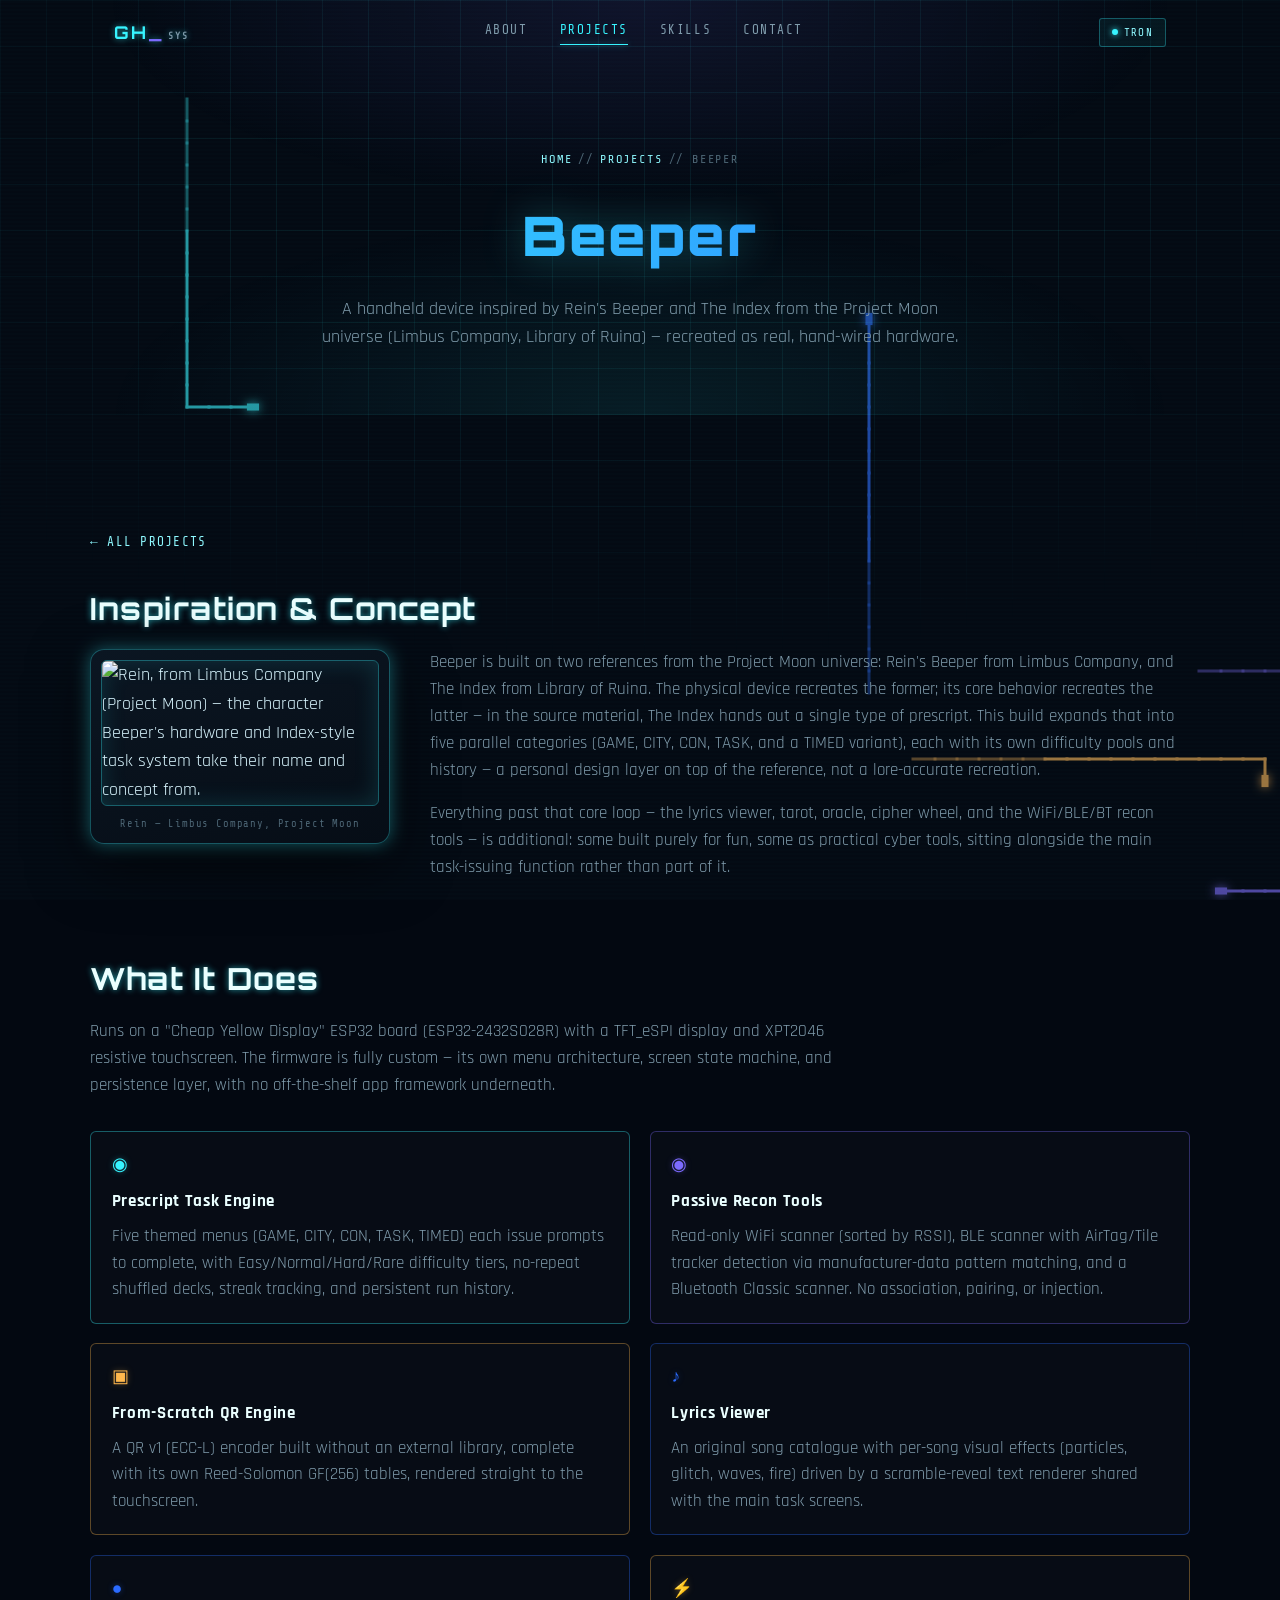
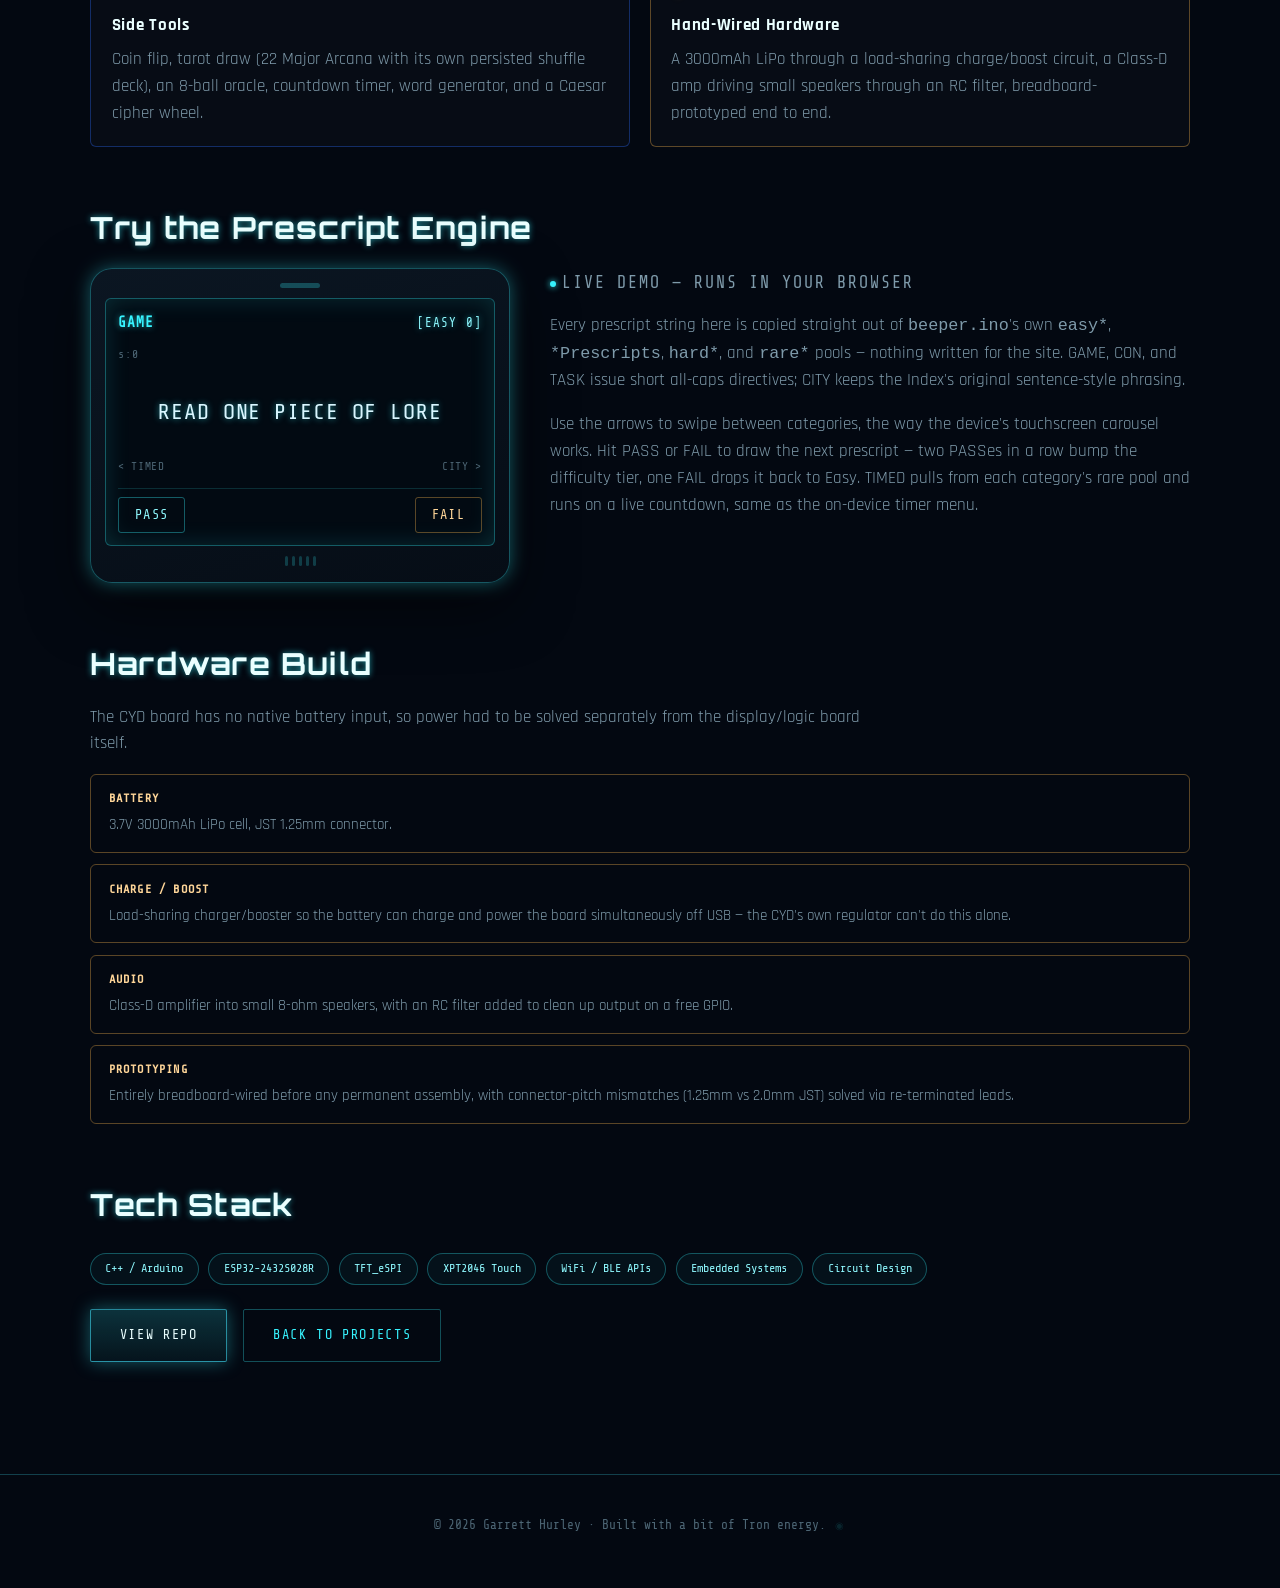
==== commit 9a8d251c: "Add background toggle and a secret playable light-cycle game Header toggle (top right, all three pag" ====
--- a/project-beeper.html
+++ b/project-beeper.html
@@ -25,9 +25,14 @@
       <a href="index.html#skills" data-nav="skills">SKILLS</a>
       <a href="index.html#contact" data-nav="contact">CONTACT</a>
     </nav>
-    <button class="nav-toggle" id="navToggle" aria-label="Toggle navigation">
-      <span></span><span></span><span></span>
-    </button>
+    <div class="header-actions">
+      <button class="bg-toggle" id="bgToggle" type="button" aria-pressed="true" aria-label="Toggle Tron background">
+        <span class="bg-toggle-dot"></span>TRON
+      </button>
+      <button class="nav-toggle" id="navToggle" aria-label="Toggle navigation">
+        <span></span><span></span><span></span>
+      </button>
+    </div>
   </div>
 </header>
 
@@ -167,7 +172,7 @@
 </main>
 
 <footer class="site-footer">
-  <p>&copy; <span id="year"></span> Garrett Hurley &middot; Built with a bit of Tron energy.</p>
+  <p>&copy; <span id="year"></span> Garrett Hurley &middot; Built with a bit of Tron energy. <button class="secret-trigger" id="secretTrigger" type="button" aria-label="???">&#9673;</button></p>
 </footer>
 
 <script src="script.js"></script>
--- a/style.css
+++ b/style.css
@@ -94,6 +94,72 @@
   100% { background-position: 0 46px, 46px 0; }
 }
 
+.lightcycle-bg {
+  position: fixed;
+  inset: 0;
+  z-index: 0;
+  pointer-events: none;
+  opacity: 0.6;
+  mix-blend-mode: screen;
+}
+
+/* ===================== Rotating orbit background (pocketed, unused) ===================== */
+.orbit-bg {
+  position: fixed;
+  top: 50%;
+  left: 50%;
+  width: 1400px;
+  height: 1400px;
+  max-width: 160vmax;
+  max-height: 160vmax;
+  transform: translate(-50%, -50%);
+  z-index: 0;
+  pointer-events: none;
+  opacity: 0.4;
+  mix-blend-mode: screen;
+  mask-image: radial-gradient(circle at 50% 50%, black 0%, black 35%, transparent 72%);
+  -webkit-mask-image: radial-gradient(circle at 50% 50%, black 0%, black 35%, transparent 72%);
+}
+
+.orbit-bg svg { width: 100%; height: 100%; display: block; }
+
+.orbit-ring circle,
+.orbit-ring line {
+  fill: none;
+  stroke: var(--cyan);
+  stroke-width: 1;
+}
+
+.orbit-ring-outer { transform-origin: 400px 400px; animation: spinCW 100s linear infinite; }
+.orbit-ring-mid {
+  transform-origin: 400px 400px;
+  animation: spinCCW 70s linear infinite;
+}
+.orbit-ring-mid circle { stroke: var(--violet); }
+.orbit-ring-inner {
+  transform-origin: 400px 400px;
+  animation: spinCW 45s linear infinite;
+}
+.orbit-ring-inner circle,
+.orbit-ring-inner line { stroke: var(--cyan-soft); }
+
+@keyframes spinCW { to { transform: rotate(360deg); } }
+@keyframes spinCCW { to { transform: rotate(-360deg); } }
+
+.orbit-sweep {
+  position: absolute;
+  inset: 12%;
+  border-radius: 50%;
+  background: conic-gradient(from 0deg, transparent 0deg, rgba(55, 244, 255, 0.22) 18deg, transparent 46deg);
+  animation: spinCW 7s linear infinite;
+}
+
+@media (prefers-reduced-motion: reduce) {
+  .orbit-ring-outer, .orbit-ring-mid, .orbit-ring-inner, .orbit-sweep {
+    animation: none;
+  }
+}
+
 .scanline {
   position: fixed;
   inset: 0;
@@ -268,6 +334,110 @@
   width: 22px; height: 2px;
   background: var(--cyan);
   box-shadow: var(--glow-sm);
+}
+
+.header-actions {
+  display: flex;
+  align-items: center;
+  gap: 0.9rem;
+}
+
+.bg-toggle {
+  display: flex;
+  align-items: center;
+  gap: 0.5em;
+  font-family: var(--font-mono);
+  font-size: 0.68rem;
+  letter-spacing: 0.12em;
+  color: var(--cyan-soft);
+  background: rgba(55, 244, 255, 0.06);
+  border: 1px solid rgba(55, 244, 255, 0.3);
+  border-radius: 3px;
+  padding: 0.45rem 0.75rem;
+  cursor: pointer;
+  transition: border-color 0.25s ease, box-shadow 0.25s ease, color 0.25s ease;
+}
+
+.bg-toggle:hover { border-color: var(--cyan); box-shadow: var(--glow-sm); }
+
+.bg-toggle-dot {
+  width: 6px; height: 6px;
+  border-radius: 50%;
+  background: var(--cyan);
+  box-shadow: 0 0 6px var(--cyan);
+  transition: background 0.25s ease, box-shadow 0.25s ease;
+}
+
+.bg-toggle[aria-pressed="false"] { color: var(--text-dimmer); border-color: rgba(255, 255, 255, 0.15); }
+.bg-toggle[aria-pressed="false"] .bg-toggle-dot { background: var(--text-dimmer); box-shadow: none; }
+.bg-toggle:disabled { opacity: 0.4; cursor: not-allowed; }
+
+.secret-trigger {
+  background: none;
+  border: none;
+  color: rgba(55, 244, 255, 0.12);
+  font-size: 0.65rem;
+  cursor: pointer;
+  padding: 0 2px;
+  vertical-align: middle;
+  transition: color 0.3s ease, text-shadow 0.3s ease;
+}
+
+.secret-trigger:hover { color: var(--cyan); text-shadow: var(--glow-sm); }
+
+/* ===================== Secret game HUD ===================== */
+/* Small corner panel, not a full-screen takeover — the point is the game
+   plays out in the background layer while the page content (including the
+   resume info) stays fully visible and readable the whole time. */
+.game-hud {
+  position: fixed;
+  top: 96px;
+  right: 24px;
+  z-index: 50;
+  text-align: right;
+  font-family: var(--font-mono);
+  color: var(--cyan-soft);
+  pointer-events: none;
+  opacity: 0;
+  transition: opacity 0.3s ease;
+  max-width: 220px;
+}
+
+.game-hud.visible { opacity: 1; }
+
+.game-hud-prompt {
+  font-size: 0.85rem;
+  letter-spacing: 0.12em;
+  text-shadow: var(--glow-sm);
+  animation: blink 1.2s step-start infinite;
+}
+
+.game-hud-countdown {
+  font-family: var(--font-display);
+  font-size: 2.6rem;
+  font-weight: 900;
+  color: var(--cyan);
+  text-shadow: 0 0 20px var(--cyan);
+}
+
+.game-hud-result {
+  font-size: 1.05rem;
+  letter-spacing: 0.1em;
+  color: var(--amber-soft);
+  text-shadow: 0 0 12px rgba(255, 184, 77, 0.5);
+}
+
+.game-hud-hint {
+  font-size: 0.6rem;
+  color: var(--text-dimmer);
+  letter-spacing: 0.1em;
+  margin-top: 0.35rem;
+}
+
+@media (max-width: 720px) {
+  .header-actions { gap: 0.5rem; }
+  .bg-toggle span:not(.bg-toggle-dot) { display: none; }
+  .bg-toggle { padding: 0.45rem 0.5rem; }
 }
 
 /* ===================== Hero ===================== */
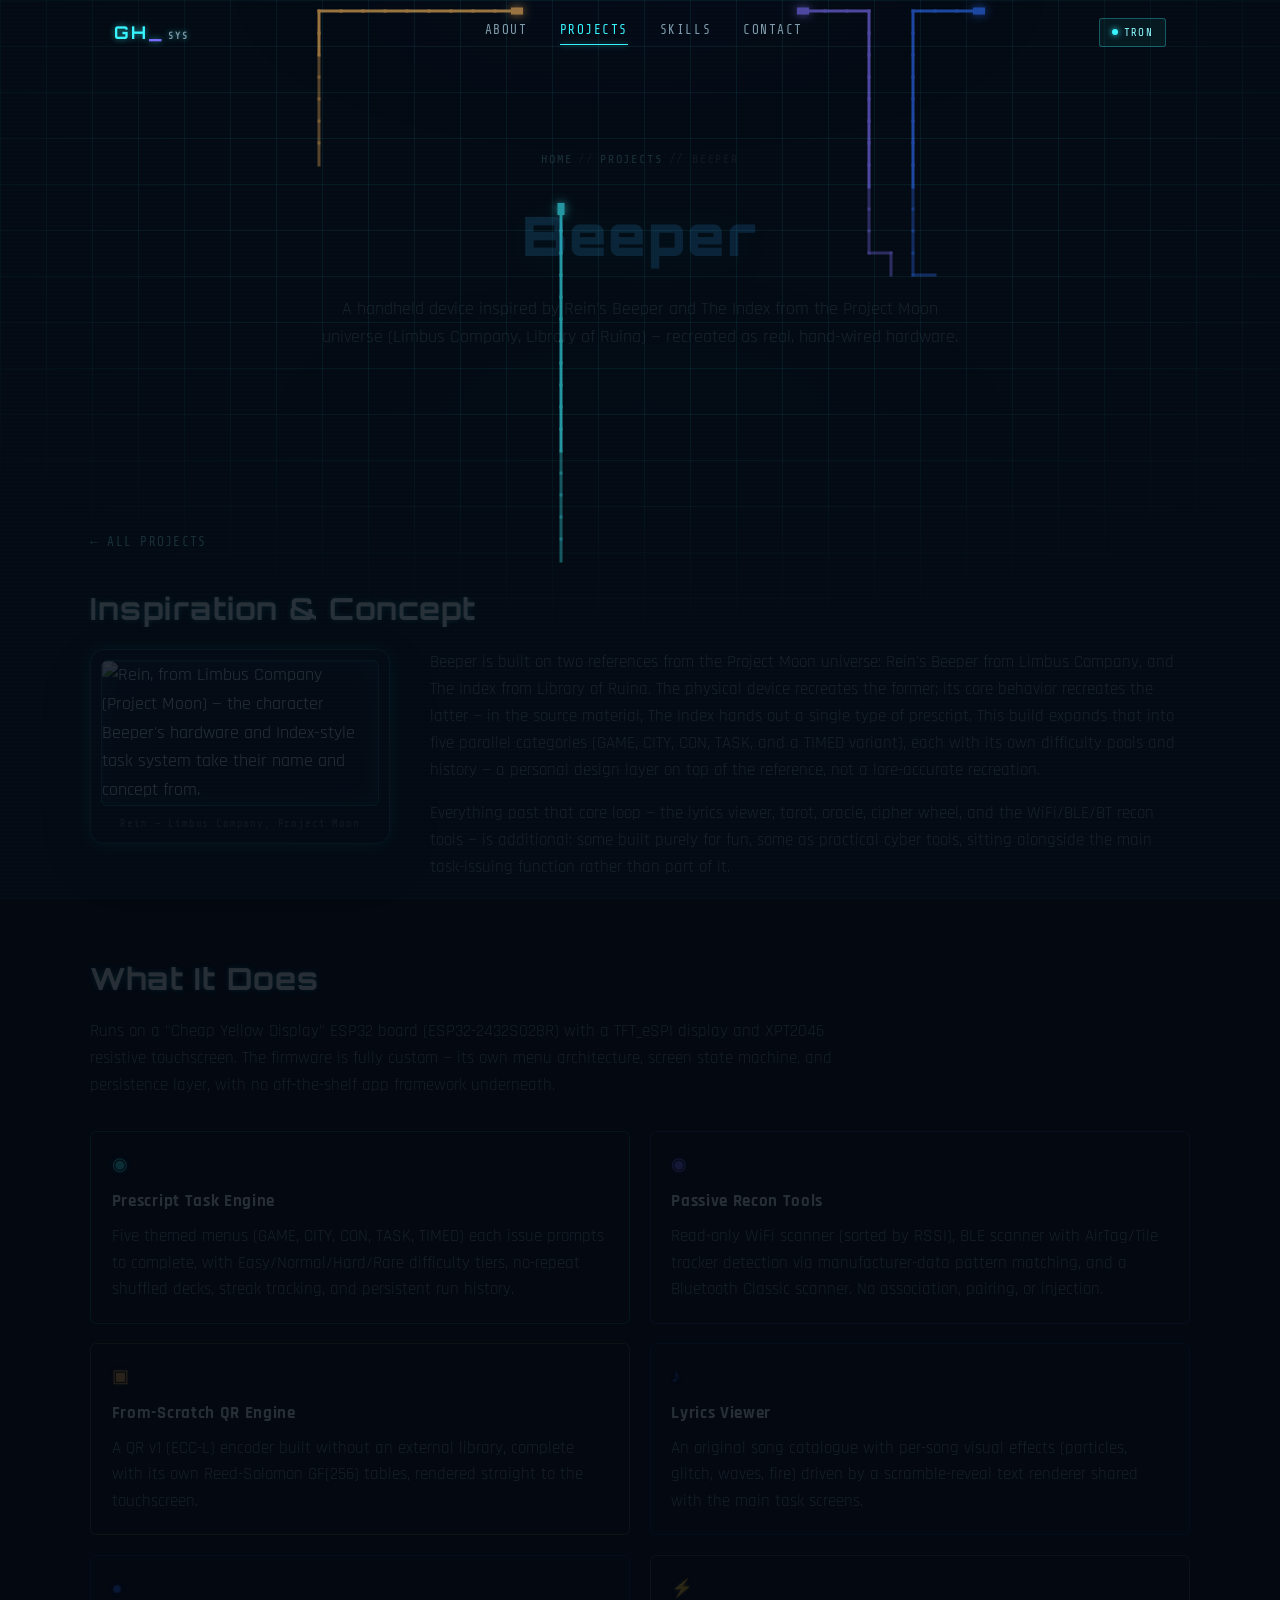
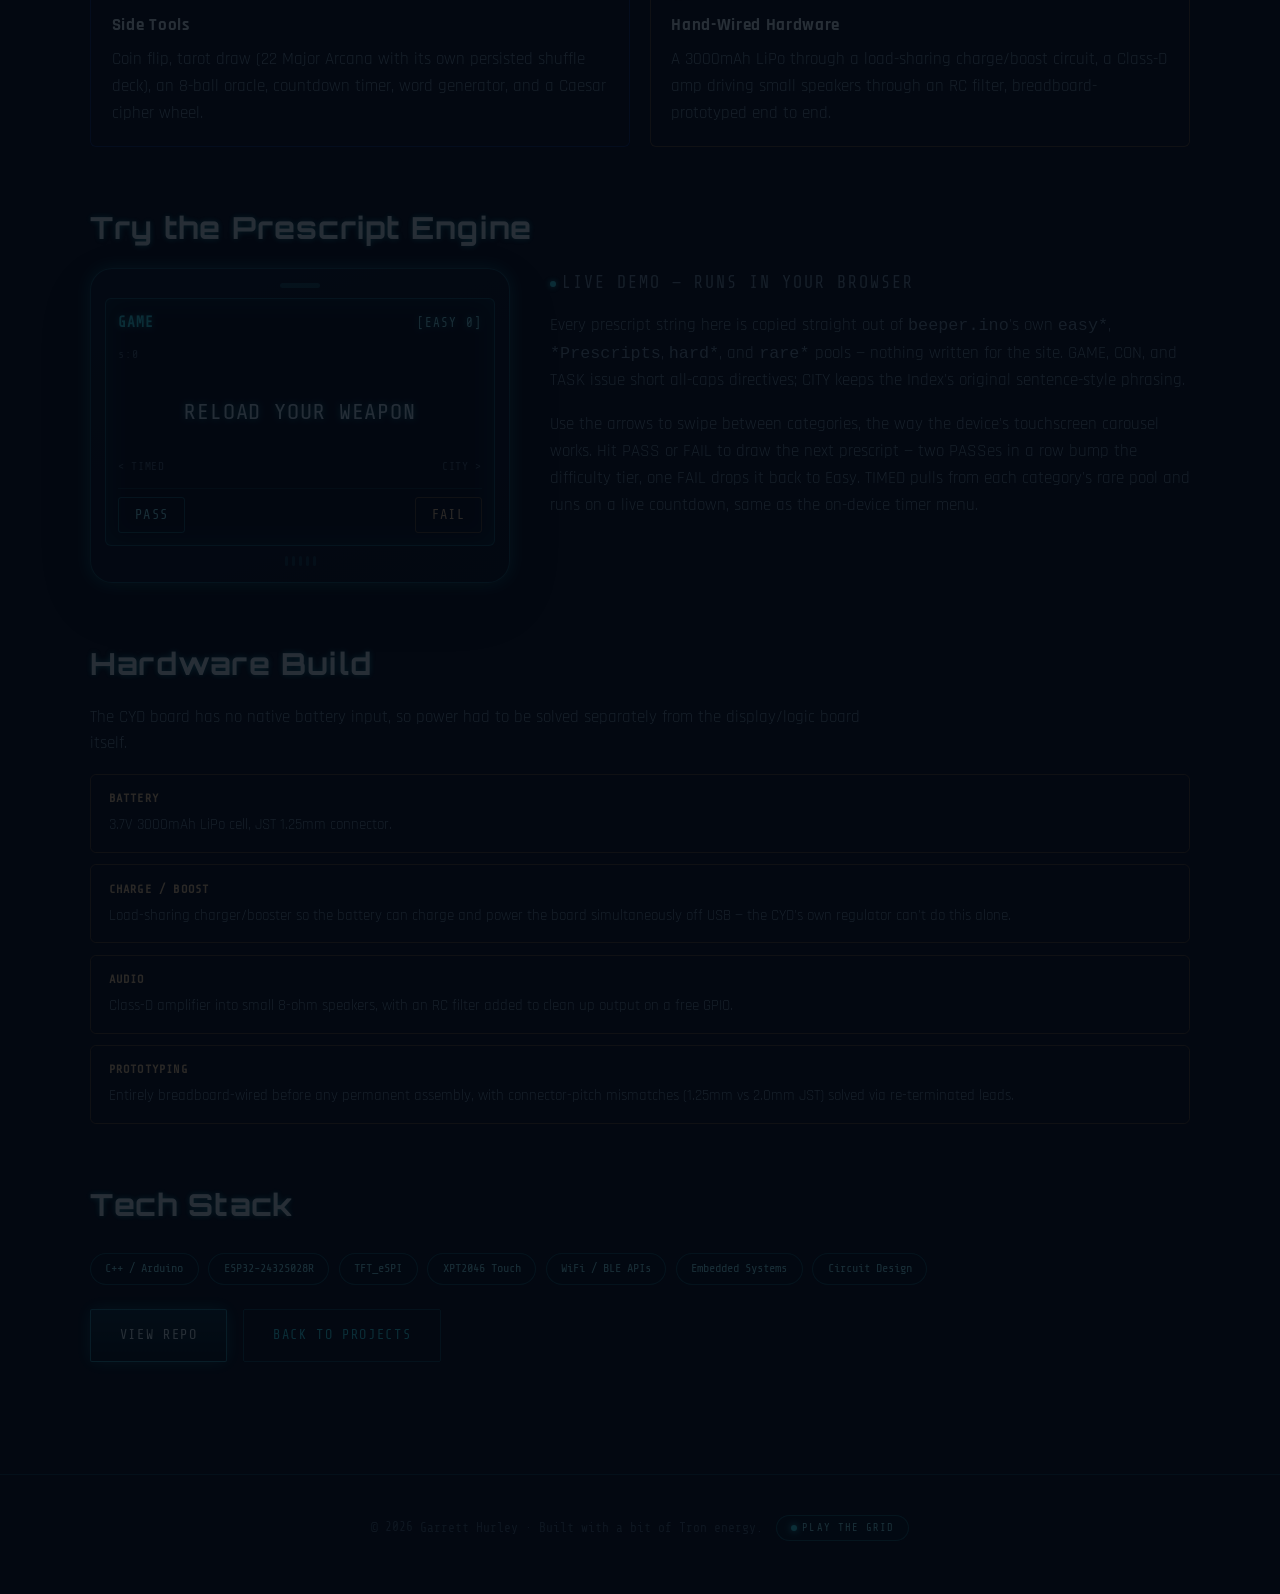
==== commit 01b6c00a: "Make the game trigger a real visible button, not a hidden glyph Same spot in the footer, but now rea" ====
--- a/project-beeper.html
+++ b/project-beeper.html
@@ -172,7 +172,7 @@
 </main>
 
 <footer class="site-footer">
-  <p>&copy; <span id="year"></span> Garrett Hurley &middot; Built with a bit of Tron energy. <button class="secret-trigger" id="secretTrigger" type="button" aria-label="???">&#9673;</button></p>
+  <p>&copy; <span id="year"></span> Garrett Hurley &middot; Built with a bit of Tron energy. <button class="secret-trigger" id="secretTrigger" type="button" aria-label="Play the light-cycle game"><span class="secret-trigger-dot"></span>PLAY THE GRID</button></p>
 </footer>
 
 <script src="script.js"></script>
--- a/style.css
+++ b/style.css
@@ -103,6 +103,24 @@
   mix-blend-mode: screen;
 }
 
+/* Tron mode: fade the page content itself so the grid battle running
+   behind it is actually visible/playable instead of being hidden behind
+   solid text and panels. Hovering a faded area brings it back to full
+   opacity so it's still readable on demand. Links/buttons stay fully
+   clickable throughout — opacity doesn't touch pointer events. */
+body.bg-lightcycle .site-header,
+body.bg-lightcycle main,
+body.bg-lightcycle .site-footer {
+  opacity: 0.16;
+  transition: opacity 0.4s ease;
+}
+
+body.bg-lightcycle .site-header:hover,
+body.bg-lightcycle main:hover,
+body.bg-lightcycle .site-footer:hover {
+  opacity: 1;
+}
+
 /* ===================== Rotating orbit background (pocketed, unused) ===================== */
 .orbit-bg {
   position: fixed;
@@ -373,17 +391,37 @@
 .bg-toggle:disabled { opacity: 0.4; cursor: not-allowed; }
 
 .secret-trigger {
-  background: none;
-  border: none;
-  color: rgba(55, 244, 255, 0.12);
+  display: inline-flex;
+  align-items: center;
+  gap: 0.5em;
+  font-family: var(--font-mono);
   font-size: 0.65rem;
+  letter-spacing: 0.1em;
+  color: var(--cyan-soft);
+  background: rgba(55, 244, 255, 0.07);
+  border: 1px solid rgba(55, 244, 255, 0.3);
+  border-radius: 20px;
+  padding: 0.4rem 0.9rem;
+  margin-left: 0.6em;
   cursor: pointer;
-  padding: 0 2px;
   vertical-align: middle;
-  transition: color 0.3s ease, text-shadow 0.3s ease;
-}
-
-.secret-trigger:hover { color: var(--cyan); text-shadow: var(--glow-sm); }
+  transition: border-color 0.25s ease, box-shadow 0.25s ease, color 0.25s ease, transform 0.2s ease;
+}
+
+.secret-trigger:hover {
+  color: var(--cyan);
+  border-color: var(--cyan);
+  box-shadow: var(--glow-sm);
+  transform: translateY(-1px);
+}
+
+.secret-trigger-dot {
+  width: 6px; height: 6px;
+  border-radius: 50%;
+  background: var(--cyan);
+  box-shadow: 0 0 6px var(--cyan);
+  animation: blink 1.4s step-start infinite;
+}
 
 /* ===================== Secret game HUD ===================== */
 /* Small corner panel, not a full-screen takeover — the point is the game
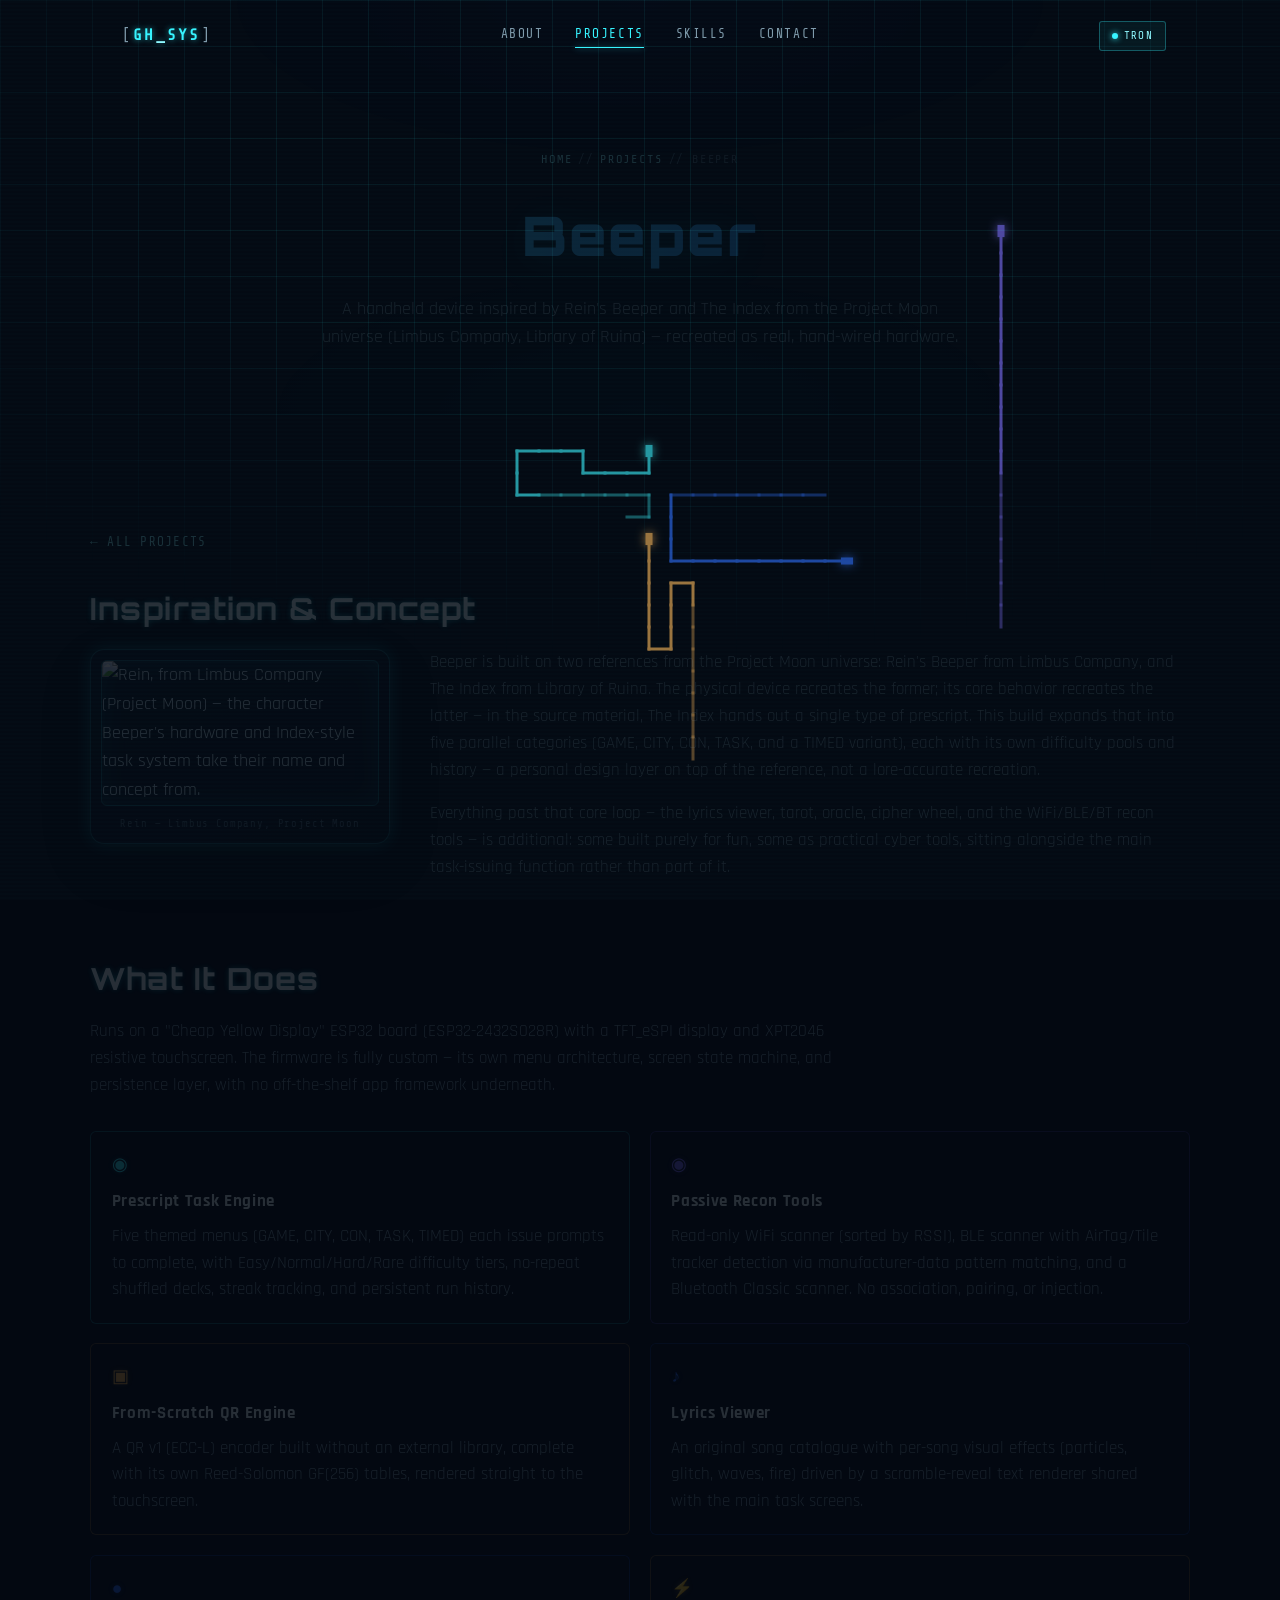
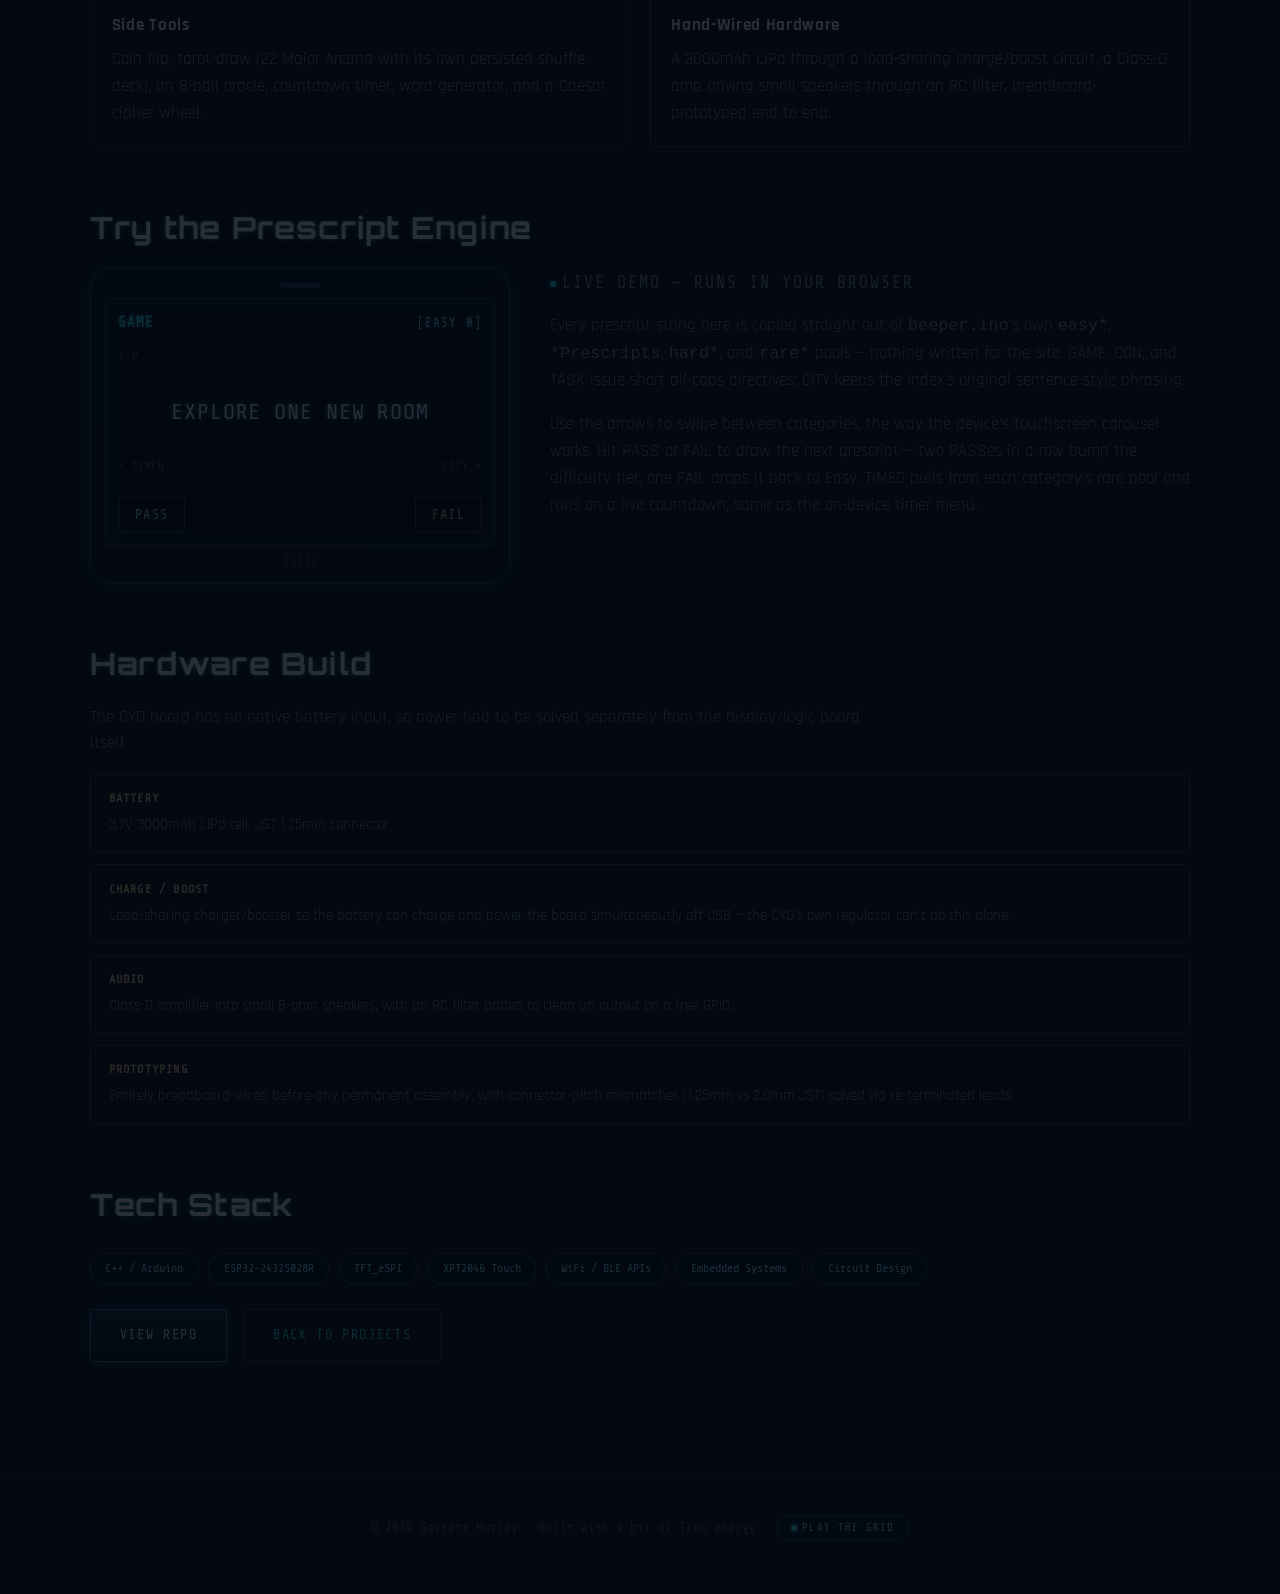
==== commit 0f0af542: "Redesign the header logo as a serious system ID tag, not a wordmark The old logo (Orbitron display f" ====
--- a/project-beeper.html
+++ b/project-beeper.html
@@ -18,7 +18,7 @@
 
 <header class="site-header" id="siteHeader">
   <div class="header-inner">
-    <a href="index.html" class="logo">GH<span class="logo-dot">_</span><span class="logo-sub">SYS</span></a>
+    <a href="index.html" class="logo"><span class="logo-bracket" aria-hidden="true">[</span>GH<span class="logo-dot">_</span>SYS<span class="logo-bracket" aria-hidden="true">]</span></a>
     <nav class="main-nav">
       <a href="index.html#about" data-nav="about">ABOUT</a>
       <a href="projects.html" data-nav="projects">PROJECTS</a>
--- a/style.css
+++ b/style.css
@@ -101,21 +101,31 @@
   pointer-events: none;
   opacity: 0.6;
   mix-blend-mode: screen;
+  transition: opacity 0.4s ease;
+}
+
+/* The cycles run at full brightness by default, but that glow can fight
+   with the text the moment it fades back in on hover. Dim the canvas
+   itself while a reader is actually hovering the content, then let it
+   brighten back up as soon as they move on. */
+body.bg-lightcycle:has(main:hover) .lightcycle-bg,
+body.bg-lightcycle:has(.site-footer:hover) .lightcycle-bg {
+  opacity: 0.22;
 }
 
 /* Tron mode: fade the page content itself so the grid battle running
    behind it is actually visible/playable instead of being hidden behind
    solid text and panels. Hovering a faded area brings it back to full
    opacity so it's still readable on demand. Links/buttons stay fully
-   clickable throughout — opacity doesn't touch pointer events. */
-body.bg-lightcycle .site-header,
+   clickable throughout — opacity doesn't touch pointer events. The header
+   stays out of this entirely — it's the nav/toggle bar, always needs to
+   be legible, and never sits over the game area anyway. */
 body.bg-lightcycle main,
 body.bg-lightcycle .site-footer {
   opacity: 0.16;
   transition: opacity 0.4s ease;
 }
 
-body.bg-lightcycle .site-header:hover,
 body.bg-lightcycle main:hover,
 body.bg-lightcycle .site-footer:hover {
   opacity: 1;
@@ -126,10 +136,10 @@
   position: fixed;
   top: 50%;
   left: 50%;
-  width: 1400px;
-  height: 1400px;
-  max-width: 160vmax;
-  max-height: 160vmax;
+  width: 1000px;
+  height: 1000px;
+  max-width: 110vmax;
+  max-height: 110vmax;
   transform: translate(-50%, -50%);
   z-index: 0;
   pointer-events: none;
@@ -148,15 +158,23 @@
   stroke-width: 1;
 }
 
-.orbit-ring-outer { transform-origin: 400px 400px; animation: spinCW 100s linear infinite; }
+/* will-change promotes these to their own GPU layer up front instead of
+   the browser deciding mid-animation — four blended, masked layers
+   rotating at once was heavy enough on some machines to cost frames
+   elsewhere on the page (including the custom cursor's own rAF loop).
+   Shrinking the overall footprint (was 1400px/160vmax) cuts the pixel
+   area needing composite+blend+mask roughly in half on top of that. */
+.orbit-ring-outer { transform-origin: 400px 400px; animation: spinCW 100s linear infinite; will-change: transform; }
 .orbit-ring-mid {
   transform-origin: 400px 400px;
   animation: spinCCW 70s linear infinite;
+  will-change: transform;
 }
 .orbit-ring-mid circle { stroke: var(--violet); }
 .orbit-ring-inner {
   transform-origin: 400px 400px;
   animation: spinCW 45s linear infinite;
+  will-change: transform;
 }
 .orbit-ring-inner circle,
 .orbit-ring-inner line { stroke: var(--cyan-soft); }
@@ -170,6 +188,7 @@
   border-radius: 50%;
   background: conic-gradient(from 0deg, transparent 0deg, rgba(55, 244, 255, 0.22) 18deg, transparent 46deg);
   animation: spinCW 7s linear infinite;
+  will-change: transform;
 }
 
 @media (prefers-reduced-motion: reduce) {
@@ -300,16 +319,44 @@
   justify-content: space-between;
 }
 
+/* A system ID tag, not a wordmark — monospace, single accent color, framed
+   in dim brackets that only light up on hover, with the same corner-reticle
+   flourish used on cards elsewhere in the site. Reads like a real terminal
+   identifier instead of a decorative logotype. */
 .logo {
-  font-family: var(--font-display);
+  position: relative;
+  display: inline-flex;
+  align-items: center;
+  font-family: var(--font-mono);
   font-weight: 700;
-  font-size: 1.1rem;
+  font-size: 1rem;
   color: var(--cyan);
   text-shadow: var(--glow-sm);
-  letter-spacing: 0.1em;
-}
-.logo-dot { color: var(--violet); }
-.logo-sub { font-size: 0.6rem; color: var(--text-dim); margin-left: 0.4em; font-family: var(--font-mono); }
+  letter-spacing: 0.14em;
+  padding: 0.35em 0.5em;
+}
+.logo-bracket {
+  color: var(--text-dim);
+  font-weight: 400;
+  text-shadow: none;
+  transition: color 0.25s ease;
+}
+.logo:hover .logo-bracket { color: var(--cyan); }
+.logo-dot { color: var(--cyan-soft); }
+
+.logo::before,
+.logo::after {
+  content: '';
+  position: absolute;
+  width: 0;
+  height: 0;
+  opacity: 0;
+  pointer-events: none;
+  transition: width 0.25s ease, height 0.25s ease, opacity 0.25s ease;
+}
+.logo::before { top: 0; left: 0; border-top: 2px solid var(--cyan); border-left: 2px solid var(--cyan); }
+.logo::after { bottom: 0; right: 0; border-bottom: 2px solid var(--cyan); border-right: 2px solid var(--cyan); }
+.logo:hover::before, .logo:hover::after { width: 10px; height: 10px; opacity: 1; }
 
 .main-nav { display: flex; gap: 2rem; }
 
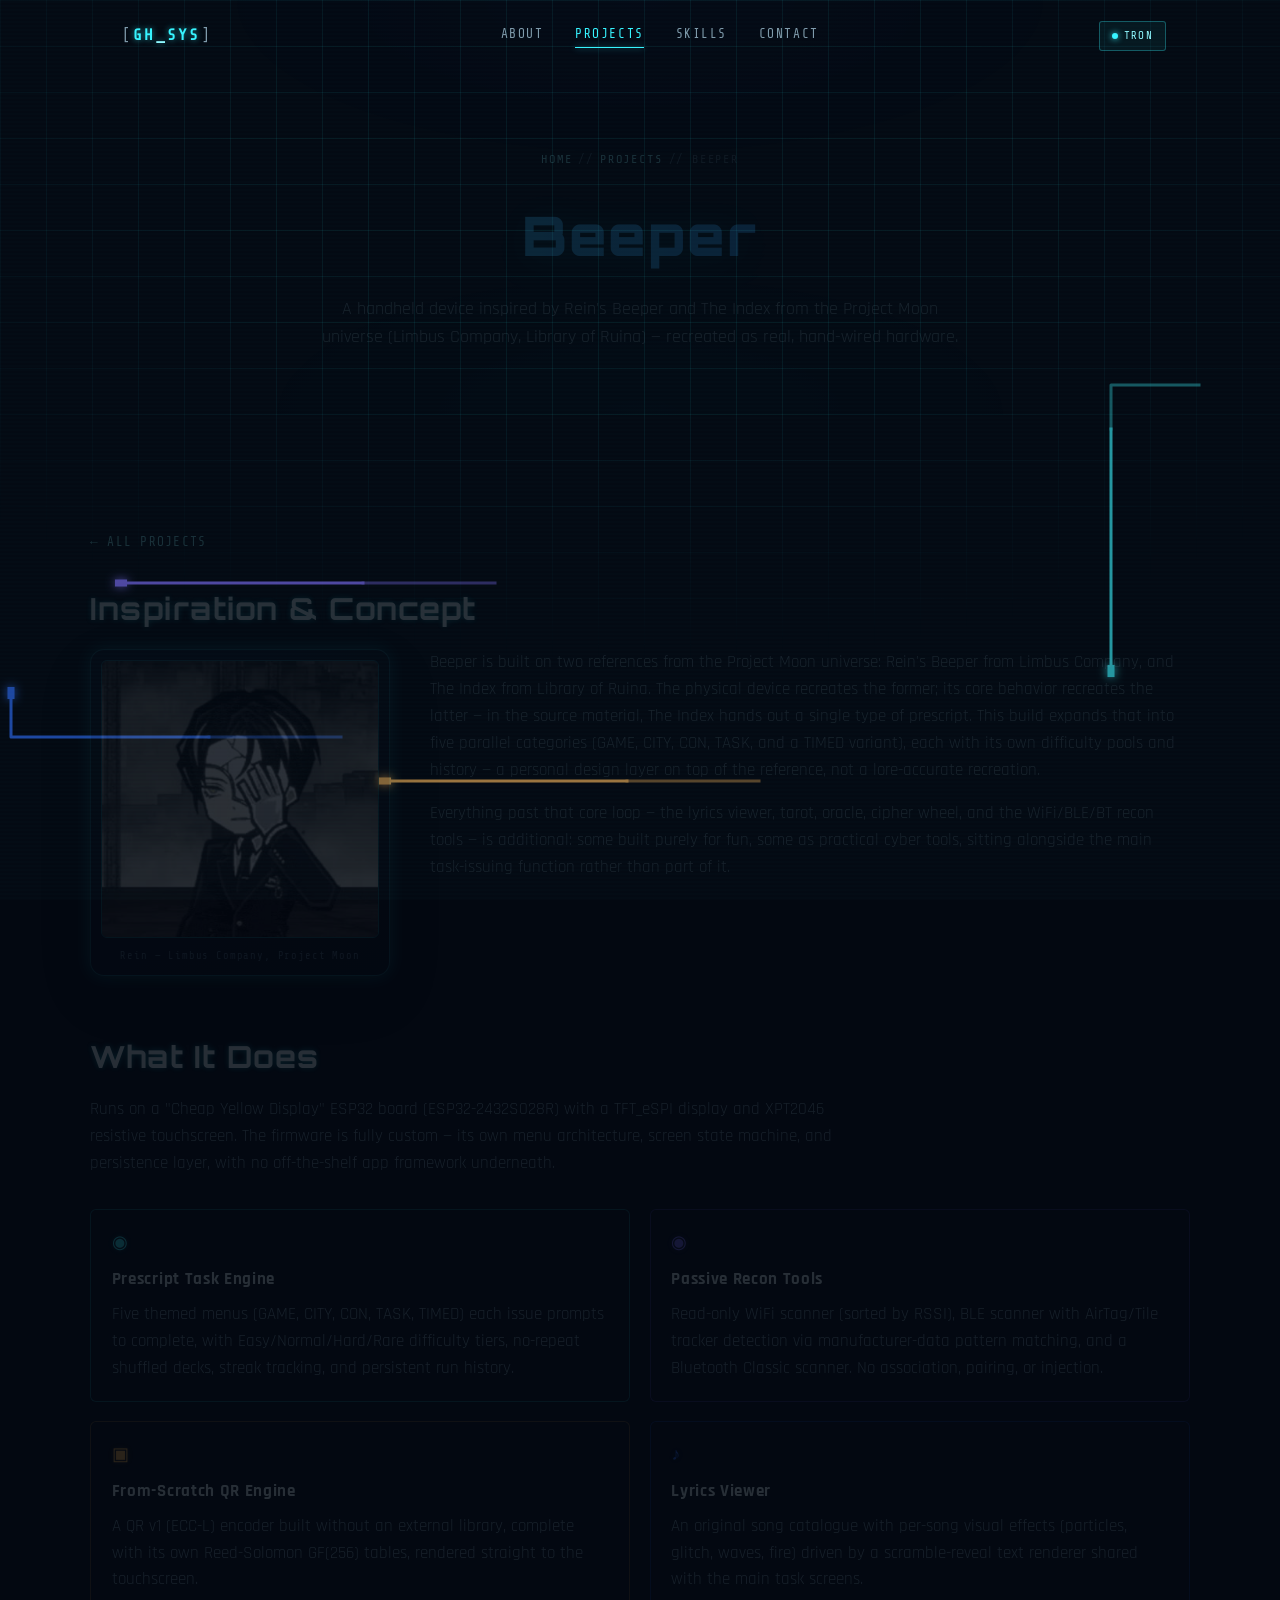
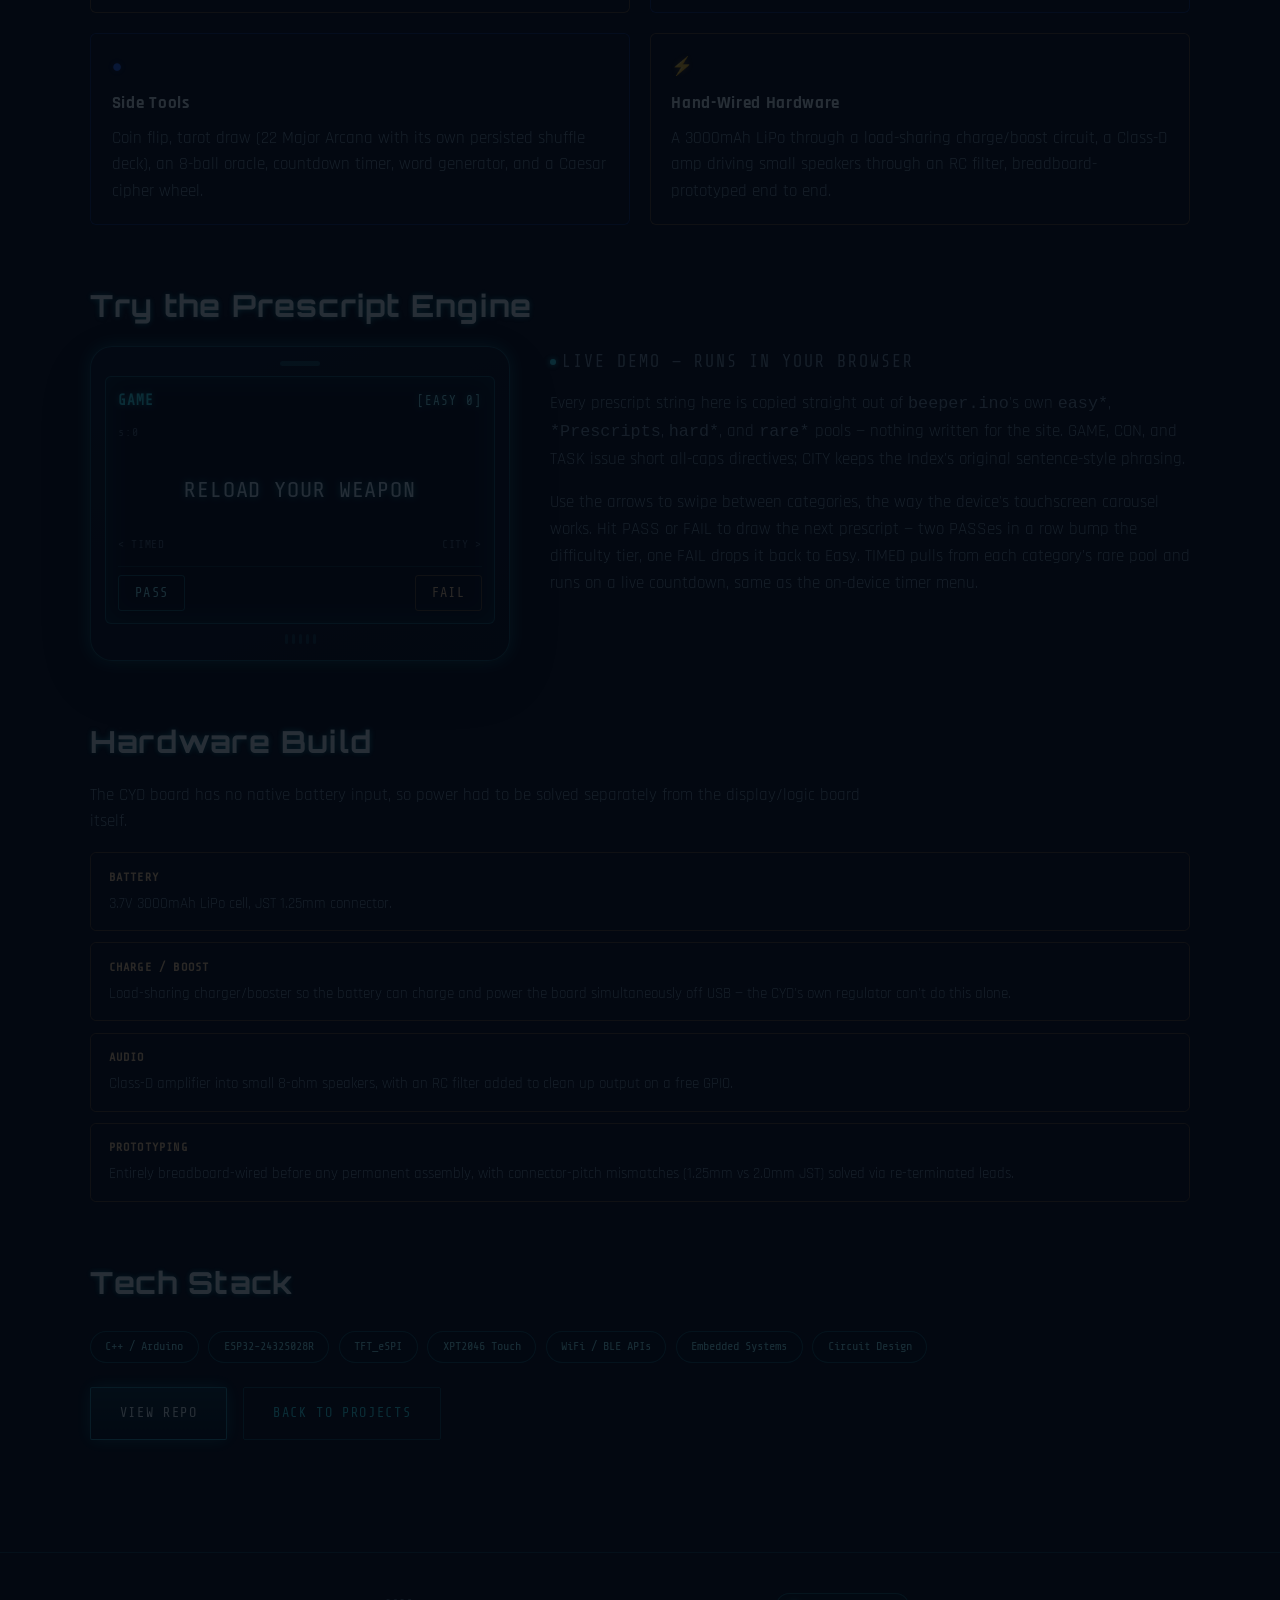
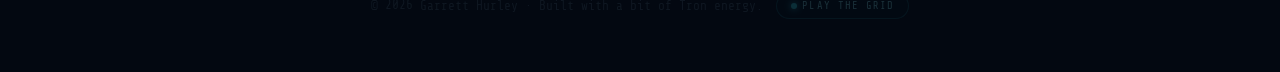
==== commit fa82f980: "Replace the 11MB rein.gif with a 300KB looping video Answering 'does the site have too much loading'" ====
--- a/project-beeper.html
+++ b/project-beeper.html
@@ -54,7 +54,7 @@
         <div class="case-grid">
           <div class="project-visual">
             <figure class="media-frame">
-              <img src="assets/rein.gif" alt="Rein, from Limbus Company (Project Moon) — the character Beeper's hardware and Index-style task system take their name and concept from.">
+              <video src="assets/rein.mp4" poster="assets/rein-poster.jpg" autoplay loop muted playsinline aria-label="Rein, from Limbus Company (Project Moon) — the character Beeper's hardware and Index-style task system take their name and concept from."></video>
               <figcaption>Rein &mdash; Limbus Company, Project Moon</figcaption>
             </figure>
           </div>
--- a/style.css
+++ b/style.css
@@ -894,7 +894,8 @@
   box-shadow: var(--glow-md), 0 20px 60px rgba(0,0,0,0.6);
 }
 
-.media-frame img {
+.media-frame img,
+.media-frame video {
   display: block;
   width: 100%;
   border-radius: 6px;
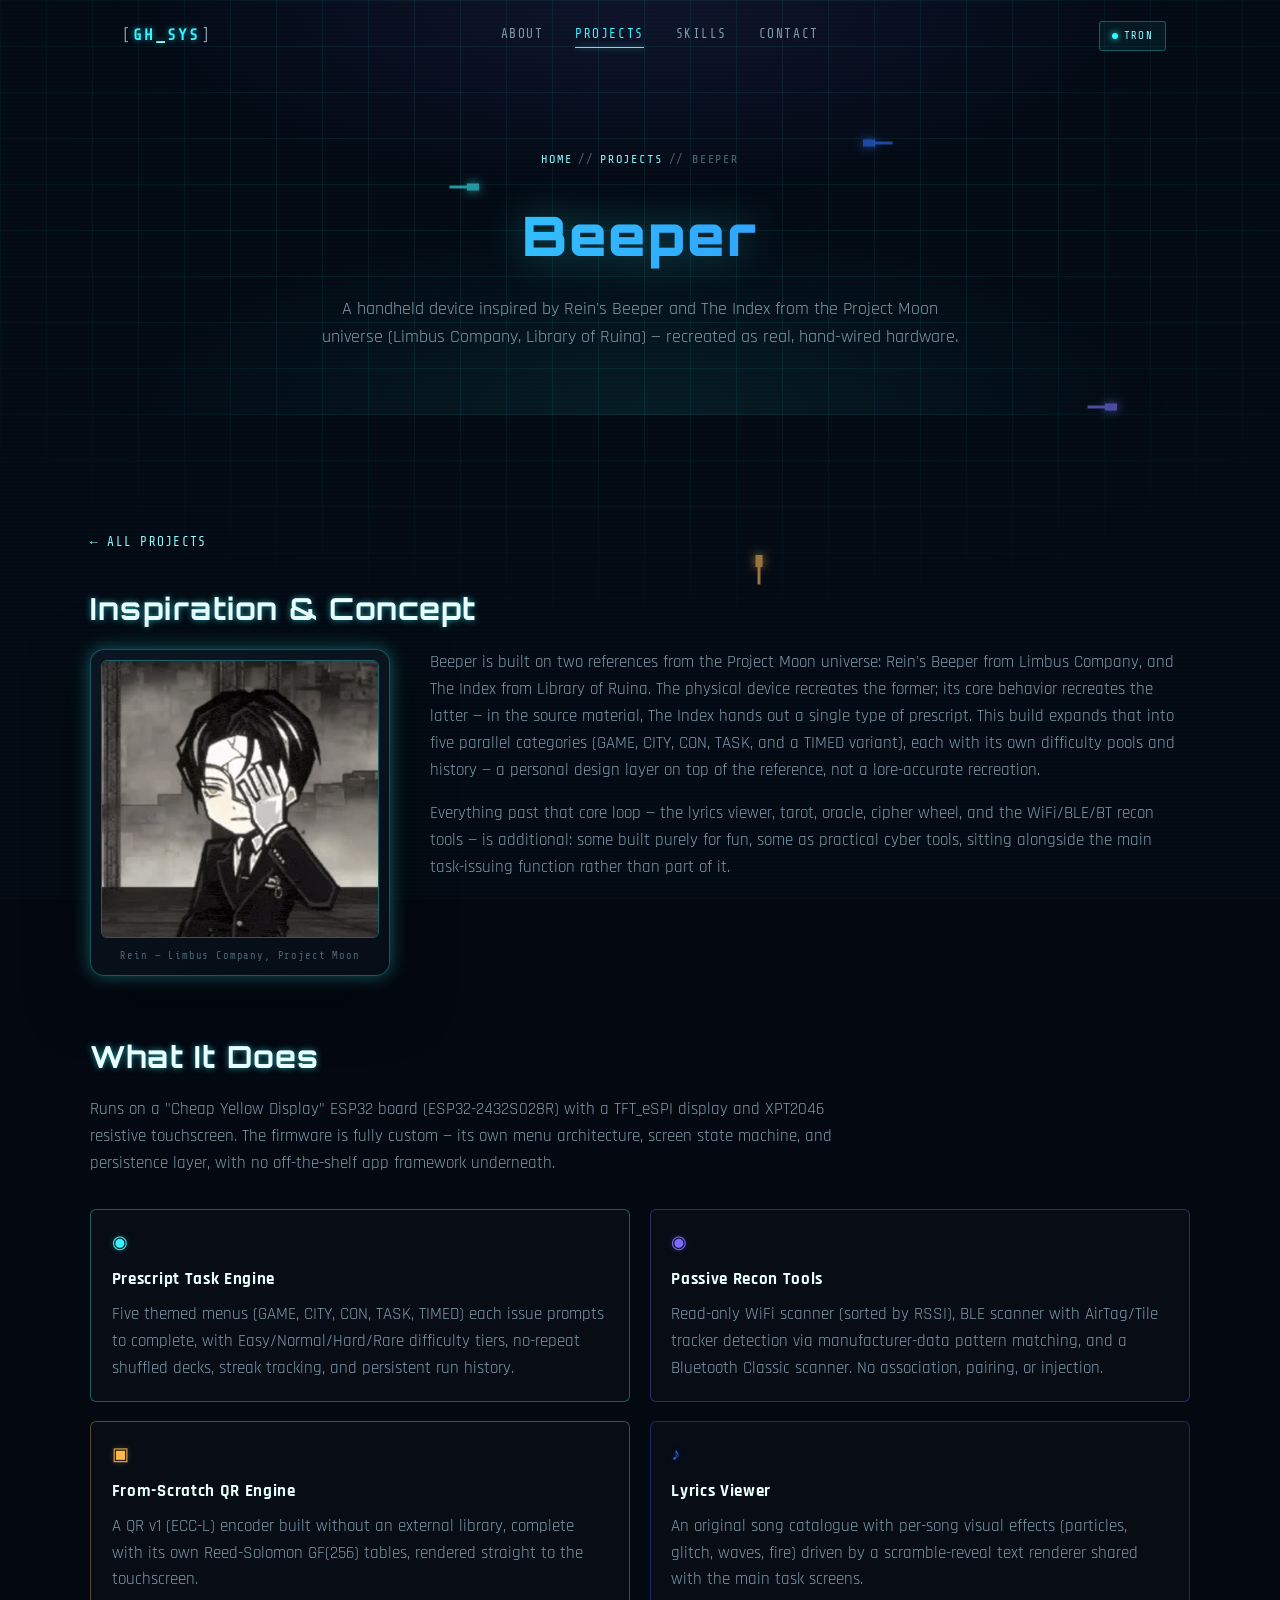
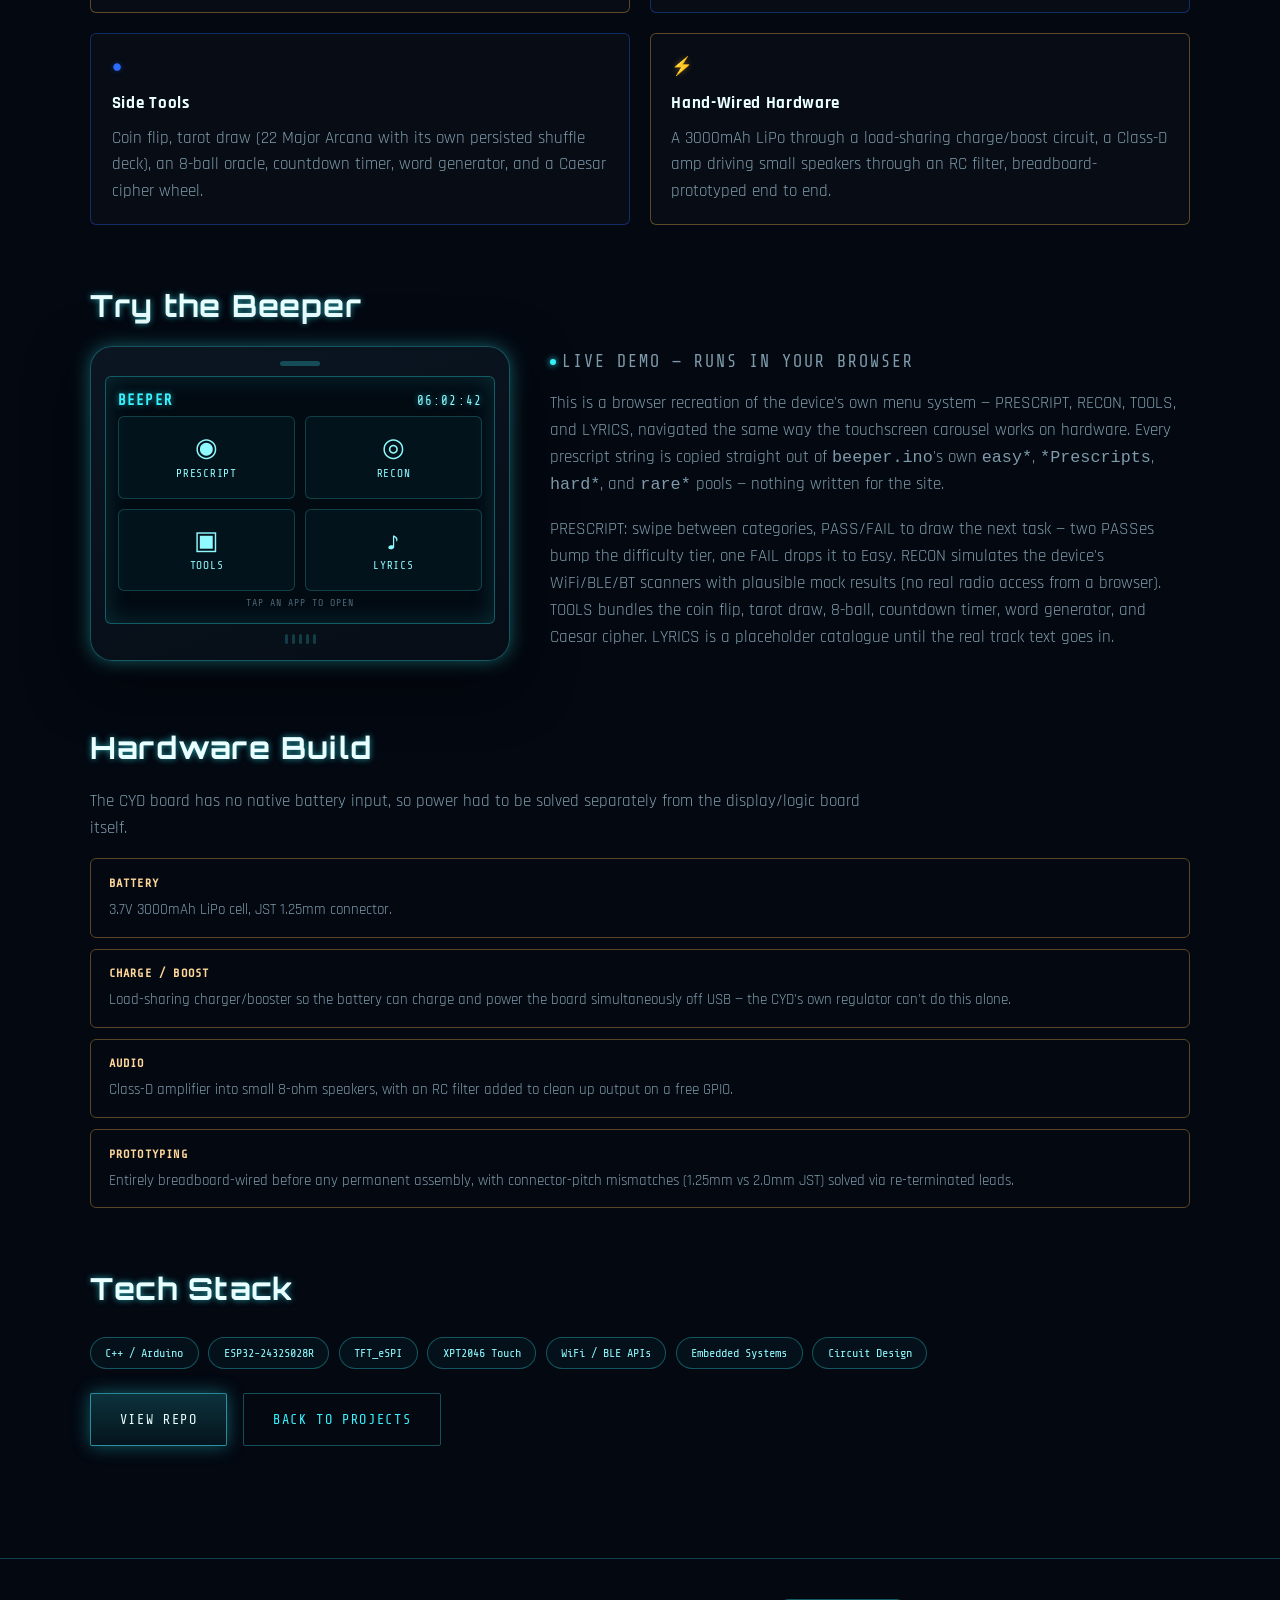
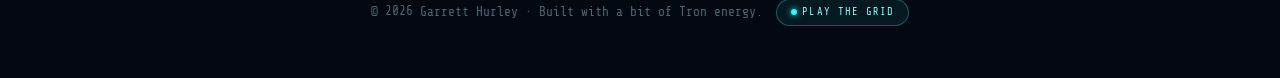
==== commit a20d6dd5: "Expand Beeper demo into full device menu simulator Replace the standalone prescript widget with a re" ====
--- a/project-beeper.html
+++ b/project-beeper.html
@@ -104,26 +104,145 @@
       </div>
 
       <div class="case-section accent-cyan reveal">
-        <h2>Try the Prescript Engine</h2>
+        <h2>Try the Beeper</h2>
         <div class="case-grid case-grid-demo">
           <div class="project-visual">
             <div class="device device-demo" id="demoDevice">
               <div class="device-notch"></div>
-              <div class="device-screen">
-                <div class="prescript-header">
-                  <span class="prescript-label" id="demoLabel">GAME</span>
-                  <span class="prescript-diff" id="demoDiff">[EASY 0]</span>
-                </div>
-                <div class="prescript-streak" id="demoStreak">s:0</div>
-                <div class="prescript-text" id="demoText">KILL 5 ENEMIES</div>
-                <div class="prescript-swipe">
-                  <button type="button" id="demoPrev">&lt; TIMED</button>
-                  <button type="button" id="demoNext">CITY &gt;</button>
-                </div>
-                <div class="prescript-actions">
-                  <button type="button" class="pass" id="demoPass">PASS</button>
-                  <button type="button" class="fail" id="demoFail">FAIL</button>
-                </div>
+              <div class="device-screen" id="deviceScreen">
+
+                <div class="app-screen active" data-screen="home" id="screenHome">
+                  <div class="prescript-header">
+                    <span class="prescript-label">BEEPER</span>
+                    <span class="prescript-diff" id="clockReadout">00:00:00</span>
+                  </div>
+                  <div class="app-grid">
+                    <button type="button" class="app-icon" data-open="prescript"><span class="app-icon-glyph">&#9673;</span>PRESCRIPT</button>
+                    <button type="button" class="app-icon" data-open="recon"><span class="app-icon-glyph">&#9678;</span>RECON</button>
+                    <button type="button" class="app-icon" data-open="tools"><span class="app-icon-glyph">&#9635;</span>TOOLS</button>
+                    <button type="button" class="app-icon" data-open="lyrics"><span class="app-icon-glyph">&#9834;</span>LYRICS</button>
+                  </div>
+                  <div class="device-footer-hint">TAP AN APP TO OPEN</div>
+                </div>
+
+                <div class="app-screen" data-screen="prescript" id="screenPrescript">
+                  <div class="app-topbar">
+                    <button type="button" class="app-back" data-back>&lt; HOME</button>
+                    <span class="app-topbar-title">PRESCRIPT</span>
+                  </div>
+                  <div class="prescript-header">
+                    <span class="prescript-label" id="demoLabel">GAME</span>
+                    <span class="prescript-diff" id="demoDiff">[EASY 0]</span>
+                  </div>
+                  <div class="prescript-streak" id="demoStreak">s:0</div>
+                  <div class="prescript-text" id="demoText">KILL 5 ENEMIES</div>
+                  <div class="prescript-swipe">
+                    <button type="button" id="demoPrev">&lt; TIMED</button>
+                    <button type="button" id="demoNext">CITY &gt;</button>
+                  </div>
+                  <div class="prescript-actions">
+                    <button type="button" class="pass" id="demoPass">PASS</button>
+                    <button type="button" class="fail" id="demoFail">FAIL</button>
+                  </div>
+                </div>
+
+                <div class="app-screen" data-screen="tools" id="screenTools">
+                  <div class="app-topbar">
+                    <button type="button" class="app-back" data-back>&lt; HOME</button>
+                    <span class="app-topbar-title">TOOLS</span>
+                  </div>
+                  <div class="app-grid app-grid-tools">
+                    <button type="button" class="app-icon" data-open="tool-coin">COIN</button>
+                    <button type="button" class="app-icon" data-open="tool-tarot">TAROT</button>
+                    <button type="button" class="app-icon" data-open="tool-8ball">8-BALL</button>
+                    <button type="button" class="app-icon" data-open="tool-timer">TIMER</button>
+                    <button type="button" class="app-icon" data-open="tool-wordgen">WORDGEN</button>
+                    <button type="button" class="app-icon" data-open="tool-cipher">CIPHER</button>
+                  </div>
+                </div>
+
+                <div class="app-screen" data-screen="tool-coin" id="screenCoin">
+                  <div class="app-topbar"><button type="button" class="app-back" data-back-to="tools">&lt; TOOLS</button><span class="app-topbar-title">COIN FLIP</span></div>
+                  <div class="tool-body tool-center">
+                    <div class="coin-face" id="coinFace">HEADS</div>
+                    <button type="button" class="tool-btn" id="coinFlipBtn">FLIP</button>
+                  </div>
+                </div>
+
+                <div class="app-screen" data-screen="tool-tarot" id="screenTarot">
+                  <div class="app-topbar"><button type="button" class="app-back" data-back-to="tools">&lt; TOOLS</button><span class="app-topbar-title">TAROT</span></div>
+                  <div class="tool-body tool-center">
+                    <div class="tarot-card" id="tarotCard">
+                      <div class="tarot-name" id="tarotName">DRAW A CARD</div>
+                      <div class="tarot-meaning" id="tarotMeaning">&nbsp;</div>
+                    </div>
+                    <button type="button" class="tool-btn" id="tarotDrawBtn">DRAW</button>
+                  </div>
+                </div>
+
+                <div class="app-screen" data-screen="tool-8ball" id="screen8Ball">
+                  <div class="app-topbar"><button type="button" class="app-back" data-back-to="tools">&lt; TOOLS</button><span class="app-topbar-title">8-BALL</span></div>
+                  <div class="tool-body tool-center">
+                    <div class="tool-answer" id="ballAnswer">ASK, THEN SHAKE</div>
+                    <button type="button" class="tool-btn" id="ballShakeBtn">SHAKE</button>
+                  </div>
+                </div>
+
+                <div class="app-screen" data-screen="tool-timer" id="screenTimer">
+                  <div class="app-topbar"><button type="button" class="app-back" data-back-to="tools">&lt; TOOLS</button><span class="app-topbar-title">TIMER</span></div>
+                  <div class="tool-body tool-center">
+                    <div class="timer-readout" id="timerReadout">01:00</div>
+                    <div class="timer-controls">
+                      <button type="button" class="tool-btn-sm" id="timerMinus">&minus;15s</button>
+                      <button type="button" class="tool-btn" id="timerStartBtn">START</button>
+                      <button type="button" class="tool-btn-sm" id="timerPlus">+15s</button>
+                    </div>
+                  </div>
+                </div>
+
+                <div class="app-screen" data-screen="tool-wordgen" id="screenWordgen">
+                  <div class="app-topbar"><button type="button" class="app-back" data-back-to="tools">&lt; TOOLS</button><span class="app-topbar-title">WORD GEN</span></div>
+                  <div class="tool-body tool-center">
+                    <div class="tool-answer" id="wordgenOutput">TAP GENERATE</div>
+                    <button type="button" class="tool-btn" id="wordgenBtn">GENERATE</button>
+                  </div>
+                </div>
+
+                <div class="app-screen" data-screen="tool-cipher" id="screenCipher">
+                  <div class="app-topbar"><button type="button" class="app-back" data-back-to="tools">&lt; TOOLS</button><span class="app-topbar-title">CIPHER</span></div>
+                  <div class="tool-body">
+                    <textarea class="cipher-input" id="cipherInput" rows="2" maxlength="140" placeholder="TYPE A MESSAGE..."></textarea>
+                    <div class="cipher-shift-row">
+                      <button type="button" class="tool-btn-sm" id="cipherShiftMinus">&minus;</button>
+                      <span class="cipher-shift-readout" id="cipherShiftVal">SHIFT 3</span>
+                      <button type="button" class="tool-btn-sm" id="cipherShiftPlus">+</button>
+                    </div>
+                    <div class="cipher-output" id="cipherOutput">WKLV LV D WHVW</div>
+                  </div>
+                </div>
+
+                <div class="app-screen" data-screen="recon" id="screenRecon">
+                  <div class="app-topbar"><button type="button" class="app-back" data-back>&lt; HOME</button><span class="app-topbar-title">RECON</span></div>
+                  <div class="recon-tabs">
+                    <button type="button" class="recon-tab active" data-recon="wifi">WIFI</button>
+                    <button type="button" class="recon-tab" data-recon="ble">BLE</button>
+                    <button type="button" class="recon-tab" data-recon="bt">BT</button>
+                  </div>
+                  <div class="recon-list" id="reconList"></div>
+                  <button type="button" class="tool-btn tool-btn-full" id="reconScanBtn">SCAN</button>
+                  <p class="recon-disclaimer">SIMULATED &mdash; BROWSERS CAN'T ACCESS REAL RADIOS</p>
+                </div>
+
+                <div class="app-screen" data-screen="lyrics" id="screenLyrics">
+                  <div class="app-topbar"><button type="button" class="app-back" data-back>&lt; HOME</button><span class="app-topbar-title">LYRICS</span></div>
+                  <div class="lyrics-song-list" id="lyricsSongList"></div>
+                  <div class="lyrics-body hidden" id="lyricsBody">
+                    <button type="button" class="app-back" id="lyricsBackToList">&lt; SONGS</button>
+                    <div class="lyrics-song-title" id="lyricsSongTitle"></div>
+                    <div class="lyrics-text" id="lyricsText"></div>
+                  </div>
+                </div>
+
               </div>
               <div class="device-speaker-grille">
                 <span></span><span></span><span></span><span></span><span></span>
@@ -132,8 +251,8 @@
           </div>
           <div>
             <p class="demo-live-tag"><span class="demo-live-dot"></span> LIVE DEMO &mdash; RUNS IN YOUR BROWSER</p>
-            <p>Every prescript string here is copied straight out of <code>beeper.ino</code>'s own <code>easy*</code>, <code>*Prescripts</code>, <code>hard*</code>, and <code>rare*</code> pools &mdash; nothing written for the site. GAME, CON, and TASK issue short all-caps directives; CITY keeps the Index's original sentence-style phrasing.</p>
-            <p>Use the arrows to swipe between categories, the way the device's touchscreen carousel works. Hit PASS or FAIL to draw the next prescript &mdash; two PASSes in a row bump the difficulty tier, one FAIL drops it back to Easy. TIMED pulls from each category's rare pool and runs on a live countdown, same as the on-device timer menu.</p>
+            <p>This is a browser recreation of the device's own menu system &mdash; PRESCRIPT, RECON, TOOLS, and LYRICS, navigated the same way the touchscreen carousel works on hardware. Every prescript string is copied straight out of <code>beeper.ino</code>'s own <code>easy*</code>, <code>*Prescripts</code>, <code>hard*</code>, and <code>rare*</code> pools &mdash; nothing written for the site.</p>
+            <p>PRESCRIPT: swipe between categories, PASS/FAIL to draw the next task &mdash; two PASSes bump the difficulty tier, one FAIL drops it to Easy. RECON simulates the device's WiFi/BLE/BT scanners with plausible mock results (no real radio access from a browser). TOOLS bundles the coin flip, tarot draw, 8-ball, countdown timer, word generator, and Caesar cipher. LYRICS is a placeholder catalogue until the real track text goes in.</p>
           </div>
         </div>
       </div>
--- a/style.css
+++ b/style.css
@@ -107,27 +107,49 @@
 /* The cycles run at full brightness by default, but that glow can fight
    with the text the moment it fades back in on hover. Dim the canvas
    itself while a reader is actually hovering the content, then let it
-   brighten back up as soon as they move on. */
-body.bg-lightcycle:has(main:hover) .lightcycle-bg,
-body.bg-lightcycle:has(.site-footer:hover) .lightcycle-bg {
+   brighten back up as soon as they move on.
+   Driven by a plain .content-hover class (toggled in script.js via
+   mouseenter/mouseleave on main/.site-footer) rather than a :has()
+   selector -- :has() forces the browser to re-run this relational match
+   against body on every hover-state change anywhere inside main, which
+   is most of the page and where the mouse spends most of its time.
+   That's real, continuous main-thread cost competing with the custom
+   cursor's own per-frame rAF loop; a couple of plain event listeners
+   toggling a class are effectively free by comparison. */
+body.bg-lightcycle.content-hover .lightcycle-bg {
   opacity: 0.22;
 }
 
-/* Tron mode: fade the page content itself so the grid battle running
-   behind it is actually visible/playable instead of being hidden behind
-   solid text and panels. Hovering a faded area brings it back to full
-   opacity so it's still readable on demand. Links/buttons stay fully
-   clickable throughout — opacity doesn't touch pointer events. The header
-   stays out of this entirely — it's the nav/toggle bar, always needs to
-   be legible, and never sits over the game area anyway. */
-body.bg-lightcycle main,
-body.bg-lightcycle .site-footer {
+/* Fade the page content itself in two situations: while hovering the
+   nav bar (a quick peek at whatever's running behind the page), and
+   while actively playing the secret light-cycle game, so the grid
+   battle is visible/playable instead of hidden behind solid text and
+   panels. This used to be tied to "lightcycle background selected"
+   rather than "game actually playing" -- since lightcycle is the
+   default background for every visitor, that dimmed the whole page on
+   every fresh load until the mouse moved, whether or not anyone was
+   playing. Hovering a faded area during gameplay brings it back to
+   full opacity so it's still readable on demand.
+   The nav-hover trigger is a plain .nav-hover class (toggled in
+   script.js via mouseenter/mouseleave on the header), not a :has()
+   selector -- see the .content-hover comment above for why: :has() on
+   body watching hover state across the header's subtree is real,
+   continuous main-thread cost right where the mouse spends a lot of
+   time, competing with the custom cursor's own per-frame work. Links/
+   buttons stay fully clickable throughout — opacity doesn't touch
+   pointer events. The header itself stays out of this entirely — it
+   always needs to be legible, and never sits over the game area
+   anyway. */
+body.game-active main,
+body.game-active .site-footer,
+body.nav-hover main,
+body.nav-hover .site-footer {
   opacity: 0.16;
   transition: opacity 0.4s ease;
 }
 
-body.bg-lightcycle main:hover,
-body.bg-lightcycle .site-footer:hover {
+body.game-active main:hover,
+body.game-active .site-footer:hover {
   opacity: 1;
 }
 
@@ -259,40 +281,285 @@
   opacity: 0;
 }
 
-/* ===================== Boot overlay ===================== */
-.boot-overlay {
+/* ===================== Arcade intro (replaces the old boot log) ===================== */
+/* An arcade cabinet with a tiny live Tron preview on its screen, which
+   cross-fades into a small site mockup and holds there for a few
+   seconds -- then runIntroSequence() in script.js fades the whole
+   overlay out (.fade-out below, plain opacity, no zoom/transform: an
+   earlier version tried a zoom-through-the-screen effect across several
+   iterations, dropped by request for something simpler) before handing
+   off to the page-reveal wipe on the real page underneath. */
+.intro-overlay {
   position: fixed;
   inset: 0;
   z-index: 999;
   background: #010509;
+  display: flex;
+  align-items: center;
+  justify-content: center;
+  overflow: hidden;
+  transition: opacity 0.5s ease;
+}
+
+.intro-overlay.fade-out {
+  opacity: 0;
+  pointer-events: none;
+}
+
+.arcade-cabinet {
+  width: min(78vw, 380px);
+}
+
+.arcade-marquee {
+  background: linear-gradient(180deg, #12202f, #0a141f);
+  border: 1px solid var(--border);
+  border-bottom: none;
+  border-radius: 10px 10px 0 0;
+  padding: 0.6rem 1rem;
+  text-align: center;
+  transition: opacity 0.35s ease;
+}
+.arcade-marquee span {
+  font-family: var(--font-mono);
+  font-weight: 700;
   color: var(--cyan);
-  font-family: var(--font-mono);
+  letter-spacing: 0.3em;
+  font-size: 0.85rem;
+  text-shadow: var(--glow-md);
+}
+
+.arcade-screen-frame {
+  background: linear-gradient(160deg, #171f2b, #0a0f16);
+  border-left: 1px solid var(--border);
+  border-right: 1px solid var(--border);
+  padding: 14px;
+  transition: opacity 0.35s ease;
+}
+
+.arcade-screen {
+  position: relative;
+  aspect-ratio: 4 / 3;
+  background: #000;
+  border-radius: 6px;
+  overflow: hidden;
+  box-shadow: inset 0 0 30px rgba(0, 0, 0, 0.9), inset 0 0 2px var(--cyan);
+}
+
+.arcade-screen canvas {
+  position: absolute;
+  inset: 0;
+  width: 100%;
+  height: 100%;
+}
+
+/* A small, lightweight stand-in for the real site (same fonts/gradient/
+   palette, none of the real page's weight) that cross-fades in over the
+   mini Tron preview -- reads as "the site loading up" on the arcade
+   screen before the zoom carries it into the real thing. Deliberately
+   not a live iframe of the actual page: that would mean a second full
+   copy of every script running (including its own background engine)
+   just for a two-second decorative beat, working against everything
+   already done to keep the page light. */
+.arcade-site-preview {
+  position: absolute;
+  inset: 0;
+  display: flex;
+  flex-direction: column;
+  opacity: 0;
+  transition: opacity 0.7s ease;
+  padding: 8% 6% 0;
+}
+.arcade-site-preview.visible { opacity: 1; }
+
+.mini-header {
+  display: flex;
+  align-items: center;
+  justify-content: space-between;
+  margin-bottom: auto;
+}
+.mini-logo {
+  font-family: var(--font-mono);
+  font-size: 0.42rem;
+  letter-spacing: 0.1em;
+  color: var(--cyan);
+  text-shadow: var(--glow-sm);
+}
+.mini-nav { display: flex; gap: 4px; }
+.mini-nav span {
+  width: 6px; height: 2px;
+  background: var(--text-dim);
+}
+
+.mini-hero {
+  display: flex;
+  flex-direction: column;
+  align-items: center;
+  text-align: center;
+  margin: auto 0;
+  gap: 4px;
+}
+.mini-eyebrow {
+  font-family: var(--font-mono);
+  font-size: 0.32rem;
+  letter-spacing: 0.2em;
+  color: var(--cyan-soft);
+  text-shadow: var(--glow-sm);
+}
+.mini-title {
+  font-family: var(--font-display);
+  font-weight: 900;
+  font-size: 0.85rem;
+  line-height: 1.05;
+  background: linear-gradient(100deg, var(--cyan) 0%, var(--blue) 35%, var(--violet) 60%, var(--amber) 85%, var(--cyan) 100%);
+  background-size: 300% auto;
+  -webkit-background-clip: text;
+  background-clip: text;
+  -webkit-text-fill-color: transparent;
+  color: transparent;
+  animation: heroGradient 6s ease-in-out infinite;
+}
+.mini-tagline {
+  font-family: var(--font-mono);
+  font-size: 0.3rem;
+  letter-spacing: 0.12em;
+  color: var(--cyan);
+}
+
+.arcade-screen-label {
+  position: absolute;
+  left: 50%;
+  bottom: 10%;
+  transform: translateX(-50%);
+  font-family: var(--font-mono);
+  font-size: 0.7rem;
+  letter-spacing: 0.15em;
+  color: var(--cyan-soft);
+  text-shadow: var(--glow-sm);
+  animation: blink 1s step-start infinite;
+  transition: opacity 0.3s ease;
+}
+/* animation:none is the actual fix here, not opacity:0 alone. CSS
+   animation declarations take precedence over plain (non-!important)
+   declarations in the cascade, regardless of specificity -- so with the
+   `blink` keyframe still running, this rule's opacity:0 was losing to
+   the animation's own opacity:1 half of every cycle, and the label
+   just kept blinking forever instead of ever actually going away. That
+   was the real cause of "INSERT COIN" still being visible/blinking
+   over the site mockup and through the zoom: the .hidden class was
+   being applied correctly, it just never worked. */
+.arcade-screen-label.hidden { opacity: 0; animation: none; }
+
+.arcade-screen-glare {
+  position: absolute;
+  inset: 0;
+  background: radial-gradient(circle at 30% 20%, rgba(255, 255, 255, 0.08), transparent 55%),
+    linear-gradient(180deg, transparent, rgba(55, 244, 255, 0.06) 50%, transparent);
+  background-size: 100% 100%, 100% 4px;
+  pointer-events: none;
+}
+
+.arcade-panel {
+  background: linear-gradient(180deg, #0e1620, #060a10);
+  border: 1px solid var(--border);
+  border-top: none;
+  border-radius: 0 0 10px 10px;
+  padding: 0.7rem 1rem;
   display: flex;
   align-items: center;
   justify-content: center;
-  padding: 2rem;
-  transition: opacity 0.6s ease, visibility 0.6s ease;
-}
-
-.boot-overlay.hidden {
+  gap: 0.8rem;
+  transition: opacity 0.35s ease;
+}
+.arcade-stick {
+  width: 8px; height: 22px;
+  background: var(--text-dim);
+  border-radius: 3px;
+  position: relative;
+}
+.arcade-stick::before {
+  content: '';
+  position: absolute;
+  top: -5px; left: 50%;
+  transform: translateX(-50%);
+  width: 12px; height: 12px;
+  border-radius: 50%;
+  background: var(--violet);
+  box-shadow: var(--glow-sm);
+}
+.arcade-btn {
+  width: 14px; height: 14px;
+  border-radius: 50%;
+  background: var(--amber);
+  box-shadow: var(--glow-sm);
+}
+
+.intro-skip {
+  position: absolute;
+  right: 1.5rem;
+  bottom: 1.5rem;
+  background: none;
+  border: 1px solid rgba(255, 255, 255, 0.15);
+  color: var(--text-dim);
+  font-family: var(--font-mono);
+  font-size: 0.7rem;
+  letter-spacing: 0.1em;
+  padding: 0.5rem 0.9rem;
+  border-radius: 3px;
+  cursor: pointer;
   opacity: 0;
-  visibility: hidden;
+  transition: opacity 0.4s ease, border-color 0.25s ease, color 0.25s ease;
+}
+.intro-skip.visible { opacity: 1; }
+.intro-skip:hover { color: var(--cyan); border-color: var(--cyan); }
+
+@keyframes blink { 50% { opacity: 0; } }
+
+/* ===================== Page load reveal (CRT top-to-bottom wipe) ===================== */
+/* A covering panel that "wipes away" from top to bottom over the real
+   page on load, with a bright scanline band riding its leading edge --
+   reads like an old page rendering in top-down as it streams in, with a
+   CRT scan-flicker. Created/appended by runPageRevealSequence() in
+   script.js and removed once its animation finishes; never created at
+   all for reduced-motion users (checked in JS before either element
+   exists, so there's nothing to override here).
+   clip-path and transform only -- no top/left/width/height -- so this
+   stays compositor-only, same reasoning as the arcade intro's zoom fix:
+   animating layout properties here would fight the real page's own
+   layout/paint for the same ~1.4s, right when it's least affordable. */
+.page-reveal {
+  position: fixed;
+  inset: 0;
+  z-index: 900;
+  background: var(--bg);
   pointer-events: none;
-}
-
-.boot-text {
-  white-space: pre-wrap;
-  font-size: 0.95rem;
-  max-width: 640px;
-  text-shadow: var(--glow-sm);
-}
-
-.boot-text::after {
-  content: '\2588';
-  animation: blink 1s step-start infinite;
-}
-
-@keyframes blink { 50% { opacity: 0; } }
+  clip-path: inset(0 0 0 0);
+  animation: pageRevealWipe 1.4s steps(48, end) forwards;
+}
+
+@keyframes pageRevealWipe {
+  to { clip-path: inset(100% 0 0 0); }
+}
+
+.page-reveal-scan {
+  position: absolute;
+  left: 0;
+  right: 0;
+  top: 0;
+  height: 48px;
+  background: repeating-linear-gradient(
+    180deg,
+    rgba(55, 244, 255, 0.4) 0px,
+    rgba(55, 244, 255, 0.4) 1px,
+    transparent 1px,
+    transparent 4px
+  );
+  box-shadow: 0 0 18px rgba(55, 244, 255, 0.55);
+  animation: pageRevealScanMove 1.4s steps(48, end) forwards;
+}
+
+@keyframes pageRevealScanMove {
+  to { transform: translateY(calc(100vh - 48px)); }
+}
 
 /* ===================== Header / Nav ===================== */
 .site-header {
@@ -939,11 +1206,22 @@
   border: 1px solid rgba(55, 244, 255, 0.35);
   border-radius: 6px;
   padding: 12px;
-  display: flex;
+  position: relative;
+  overflow: hidden;
+  box-shadow: inset 0 0 24px rgba(55, 244, 255, 0.15);
+}
+
+/* App-screen router: each "screen" of the device menu is an absolutely
+   positioned layer inside .device-screen; only .active is shown. Lets the
+   demo behave like a real device switching between home/app screens. */
+.app-screen {
+  position: absolute;
+  inset: 12px;
+  display: none;
   flex-direction: column;
-  gap: 12px;
-  box-shadow: inset 0 0 24px rgba(55, 244, 255, 0.15);
-}
+  gap: 10px;
+}
+.app-screen.active { display: flex; }
 
 /* Prescript screen — mirrors the real drawPrescript() layout from beeper.ino:
    category label + difficulty badge (top), streak (below), a large centered
@@ -1108,6 +1386,331 @@
   width: 3px; height: 10px;
   background: rgba(55, 244, 255, 0.2);
   border-radius: 2px;
+}
+
+/* ===== Device menu shell: app topbar / grid / generic tool widgets ===== */
+
+.app-topbar {
+  display: flex;
+  align-items: center;
+  gap: 8px;
+}
+
+.app-back {
+  background: none;
+  border: 1px solid rgba(55, 244, 255, 0.25);
+  color: var(--cyan-soft);
+  font: inherit;
+  font-family: var(--font-mono);
+  font-size: 0.6rem;
+  letter-spacing: 0.06em;
+  padding: 3px 8px;
+  border-radius: 3px;
+  cursor: pointer;
+  -webkit-tap-highlight-color: transparent;
+  transition: filter 0.2s ease, box-shadow 0.2s ease;
+}
+.app-back:hover, .app-back:focus-visible {
+  filter: brightness(1.35);
+  box-shadow: 0 0 8px currentColor;
+}
+
+.app-topbar-title {
+  font-family: var(--font-mono);
+  font-size: 0.6rem;
+  letter-spacing: 0.1em;
+  color: var(--text-dimmer);
+  text-transform: uppercase;
+}
+
+.app-grid {
+  flex: 1;
+  display: grid;
+  grid-template-columns: repeat(2, 1fr);
+  gap: 10px;
+  align-content: center;
+  min-height: 0;
+}
+.app-grid-tools { grid-template-columns: repeat(3, 1fr); }
+
+.app-icon {
+  display: flex;
+  flex-direction: column;
+  align-items: center;
+  justify-content: center;
+  gap: 6px;
+  background: rgba(55, 244, 255, 0.04);
+  border: 1px solid rgba(55, 244, 255, 0.2);
+  border-radius: 6px;
+  color: var(--cyan-soft);
+  font-family: var(--font-mono);
+  font-size: 0.58rem;
+  letter-spacing: 0.06em;
+  padding: 14px 6px;
+  cursor: pointer;
+  -webkit-tap-highlight-color: transparent;
+  transition: filter 0.2s ease, box-shadow 0.2s ease, border-color 0.2s ease;
+}
+.app-icon-glyph { font-size: 1.25rem; line-height: 1; }
+.app-icon:hover, .app-icon:focus-visible {
+  filter: brightness(1.3);
+  border-color: rgba(55, 244, 255, 0.5);
+  box-shadow: 0 0 12px rgba(55, 244, 255, 0.25);
+}
+
+.device-footer-hint {
+  text-align: center;
+  font-family: var(--font-mono);
+  font-size: 0.52rem;
+  letter-spacing: 0.1em;
+  color: var(--text-dimmer);
+}
+
+.tool-body { flex: 1; display: flex; flex-direction: column; gap: 12px; min-height: 0; }
+.tool-center { align-items: center; justify-content: center; text-align: center; }
+
+.tool-btn, .tool-btn-sm {
+  font-family: var(--font-mono);
+  letter-spacing: 0.08em;
+  border: 1px solid rgba(55, 244, 255, 0.3);
+  color: var(--cyan-soft);
+  background: rgba(55, 244, 255, 0.05);
+  border-radius: 4px;
+  cursor: pointer;
+  -webkit-tap-highlight-color: transparent;
+  transition: filter 0.2s ease, box-shadow 0.2s ease;
+}
+.tool-btn { font-size: 0.68rem; padding: 8px 20px; }
+.tool-btn-sm { font-size: 0.6rem; padding: 6px 10px; }
+.tool-btn-full { width: 100%; }
+.tool-btn:hover, .tool-btn:focus-visible,
+.tool-btn-sm:hover, .tool-btn-sm:focus-visible {
+  filter: brightness(1.35);
+  box-shadow: 0 0 10px currentColor;
+}
+
+.tool-answer {
+  font-family: var(--font-mono);
+  font-size: 0.85rem;
+  letter-spacing: 0.03em;
+  color: var(--text);
+  text-shadow: var(--glow-sm);
+  min-height: 2.4em;
+  display: flex;
+  align-items: center;
+  justify-content: center;
+}
+
+.coin-face {
+  width: 84px; height: 84px;
+  border-radius: 50%;
+  border: 2px solid var(--amber-soft);
+  display: flex;
+  align-items: center;
+  justify-content: center;
+  font-family: var(--font-mono);
+  font-size: 0.62rem;
+  letter-spacing: 0.05em;
+  color: var(--amber-soft);
+  box-shadow: 0 0 16px rgba(255, 184, 77, 0.35);
+}
+.coin-face.flipping { animation: coinFlip 0.5s ease; }
+@keyframes coinFlip {
+  0% { transform: rotateY(0) scale(1); }
+  50% { transform: rotateY(360deg) scale(0.85); }
+  100% { transform: rotateY(720deg) scale(1); }
+}
+
+.tarot-card {
+  width: 130px;
+  min-height: 120px;
+  border: 1px solid rgba(124, 107, 255, 0.4);
+  border-radius: 8px;
+  background: linear-gradient(160deg, rgba(124, 107, 255, 0.1), transparent);
+  box-shadow: 0 0 16px rgba(124, 107, 255, 0.25);
+  display: flex;
+  flex-direction: column;
+  align-items: center;
+  justify-content: center;
+  gap: 6px;
+  padding: 10px;
+}
+.tarot-name {
+  font-family: var(--font-mono);
+  font-size: 0.66rem;
+  letter-spacing: 0.05em;
+  color: var(--violet-soft);
+  text-align: center;
+}
+.tarot-meaning {
+  font-family: var(--font-mono);
+  font-size: 0.54rem;
+  color: var(--text-dim);
+  text-align: center;
+}
+
+.timer-readout {
+  font-family: var(--font-mono);
+  font-size: 1.7rem;
+  letter-spacing: 0.06em;
+  color: var(--cyan);
+  text-shadow: var(--glow-md);
+}
+.timer-controls { display: flex; align-items: center; gap: 10px; }
+.timer-readout.timer-done { color: var(--amber-soft); animation: blink 0.6s step-start infinite; }
+
+.cipher-input {
+  width: 100%;
+  background: rgba(55, 244, 255, 0.04);
+  border: 1px solid rgba(55, 244, 255, 0.25);
+  border-radius: 4px;
+  color: var(--text);
+  font-family: var(--font-mono);
+  font-size: 0.6rem;
+  padding: 8px;
+  resize: none;
+  box-sizing: border-box;
+}
+.cipher-input:focus { outline: none; border-color: var(--cyan); }
+.cipher-shift-row {
+  display: flex;
+  align-items: center;
+  justify-content: center;
+  gap: 10px;
+  font-family: var(--font-mono);
+  font-size: 0.58rem;
+  letter-spacing: 0.06em;
+  color: var(--text-dimmer);
+}
+.cipher-output {
+  font-family: var(--font-mono);
+  font-size: 0.68rem;
+  letter-spacing: 0.03em;
+  color: var(--cyan-soft);
+  text-shadow: var(--glow-sm);
+  background: rgba(0, 0, 0, 0.2);
+  border-radius: 4px;
+  padding: 8px;
+  min-height: 2.6em;
+  overflow-y: auto;
+  word-break: break-word;
+}
+
+.recon-tabs { display: flex; gap: 6px; }
+.recon-tab {
+  flex: 1;
+  background: none;
+  border: 1px solid rgba(55, 244, 255, 0.2);
+  color: var(--text-dimmer);
+  font-family: var(--font-mono);
+  font-size: 0.56rem;
+  letter-spacing: 0.06em;
+  padding: 5px;
+  border-radius: 3px;
+  cursor: pointer;
+  -webkit-tap-highlight-color: transparent;
+  transition: color 0.2s ease, border-color 0.2s ease;
+}
+.recon-tab.active { color: var(--cyan-soft); border-color: rgba(55, 244, 255, 0.5); }
+.recon-list {
+  flex: 1;
+  overflow-y: auto;
+  display: flex;
+  flex-direction: column;
+  gap: 6px;
+  min-height: 0;
+}
+.recon-row {
+  display: flex;
+  align-items: center;
+  justify-content: space-between;
+  gap: 6px;
+  font-family: var(--font-mono);
+  font-size: 0.56rem;
+  letter-spacing: 0.02em;
+  color: var(--text-dim);
+  border-bottom: 1px solid rgba(55, 244, 255, 0.08);
+  padding-bottom: 4px;
+}
+.recon-row.flagged { color: var(--amber-soft); }
+.recon-row-name { overflow: hidden; text-overflow: ellipsis; white-space: nowrap; }
+.recon-bars { display: inline-flex; gap: 1px; align-items: flex-end; flex-shrink: 0; }
+.recon-bars span { width: 3px; background: currentColor; opacity: 0.25; }
+.recon-bars span.on { opacity: 1; }
+.recon-empty {
+  color: var(--text-dimmer);
+  font-family: var(--font-mono);
+  font-size: 0.58rem;
+  text-align: center;
+  margin-top: 20px;
+}
+.recon-disclaimer {
+  font-family: var(--font-mono);
+  font-size: 0.48rem;
+  letter-spacing: 0.05em;
+  color: var(--text-dimmer);
+  text-align: center;
+}
+
+.lyrics-song-list {
+  flex: 1;
+  display: flex;
+  flex-direction: column;
+  gap: 6px;
+  overflow-y: auto;
+  min-height: 0;
+}
+.lyrics-song-row {
+  display: block;
+  width: 100%;
+  text-align: left;
+  background: rgba(55, 244, 255, 0.04);
+  border: 1px solid rgba(55, 244, 255, 0.15);
+  border-radius: 4px;
+  padding: 8px 10px;
+  color: var(--text);
+  font-family: var(--font-mono);
+  font-size: 0.6rem;
+  letter-spacing: 0.03em;
+  cursor: pointer;
+  -webkit-tap-highlight-color: transparent;
+  transition: filter 0.2s ease, border-color 0.2s ease;
+}
+.lyrics-song-row:hover, .lyrics-song-row:focus-visible {
+  filter: brightness(1.3);
+  border-color: rgba(55, 244, 255, 0.4);
+}
+.lyrics-song-row span {
+  display: block;
+  color: var(--text-dimmer);
+  font-size: 0.52rem;
+  margin-top: 2px;
+}
+.lyrics-body { flex: 1; display: flex; flex-direction: column; gap: 8px; min-height: 0; }
+.lyrics-body.hidden { display: none; }
+.lyrics-song-title {
+  font-family: var(--font-mono);
+  font-size: 0.62rem;
+  letter-spacing: 0.05em;
+  color: var(--blue-soft);
+}
+.lyrics-text {
+  flex: 1;
+  overflow-y: auto;
+  font-family: var(--font-mono);
+  font-size: 0.58rem;
+  line-height: 1.7;
+  letter-spacing: 0.02em;
+  color: var(--text);
+  white-space: pre-line;
+}
+.lyrics-text.fx-glitch { animation: lyricsGlitch 2.4s steps(2, end) infinite; }
+.lyrics-text.fx-flicker { animation: powerOnFlicker 3s steps(6, end) infinite; }
+@keyframes lyricsGlitch {
+  0%, 92%, 100% { transform: translate(0, 0); text-shadow: var(--glow-sm); }
+  93% { transform: translate(-1px, 0.5px); }
+  95% { transform: translate(1px, -0.5px); text-shadow: 1px 0 var(--violet), -1px 0 var(--cyan); }
+  97% { transform: translate(0, 0); }
 }
 
 .project-body p { color: var(--text-dim); }
@@ -1449,6 +2052,30 @@
 .device-demo .prescript-text { font-size: 1.4rem; }
 .device-demo .prescript-swipe button { font-size: 0.7rem; }
 .device-demo .prescript-actions button { font-size: 0.85rem; padding: 6px 16px; }
+
+.device-demo .app-topbar-title { font-size: 0.72rem; }
+.device-demo .app-back { font-size: 0.7rem; padding: 4px 10px; }
+.device-demo .app-icon { font-size: 0.7rem; padding: 18px 8px; }
+.device-demo .app-icon-glyph { font-size: 1.6rem; }
+.device-demo .device-footer-hint { font-size: 0.62rem; }
+.device-demo .tool-btn { font-size: 0.8rem; padding: 10px 26px; }
+.device-demo .tool-btn-sm { font-size: 0.72rem; padding: 8px 14px; }
+.device-demo .tool-answer { font-size: 1.05rem; }
+.device-demo .coin-face { width: 110px; height: 110px; font-size: 0.78rem; }
+.device-demo .tarot-card { width: 170px; min-height: 150px; }
+.device-demo .tarot-name { font-size: 0.8rem; }
+.device-demo .tarot-meaning { font-size: 0.65rem; }
+.device-demo .timer-readout { font-size: 2.2rem; }
+.device-demo .cipher-input,
+.device-demo .cipher-output { font-size: 0.78rem; }
+.device-demo .cipher-shift-row { font-size: 0.68rem; }
+.device-demo .recon-tab { font-size: 0.66rem; padding: 7px; }
+.device-demo .recon-row { font-size: 0.68rem; }
+.device-demo .recon-disclaimer { font-size: 0.58rem; }
+.device-demo .lyrics-song-row { font-size: 0.72rem; }
+.device-demo .lyrics-song-row span { font-size: 0.62rem; }
+.device-demo .lyrics-text { font-size: 0.72rem; }
+.device-demo .lyrics-song-title { font-size: 0.75rem; }
 
 .back-link {
   display: inline-flex;
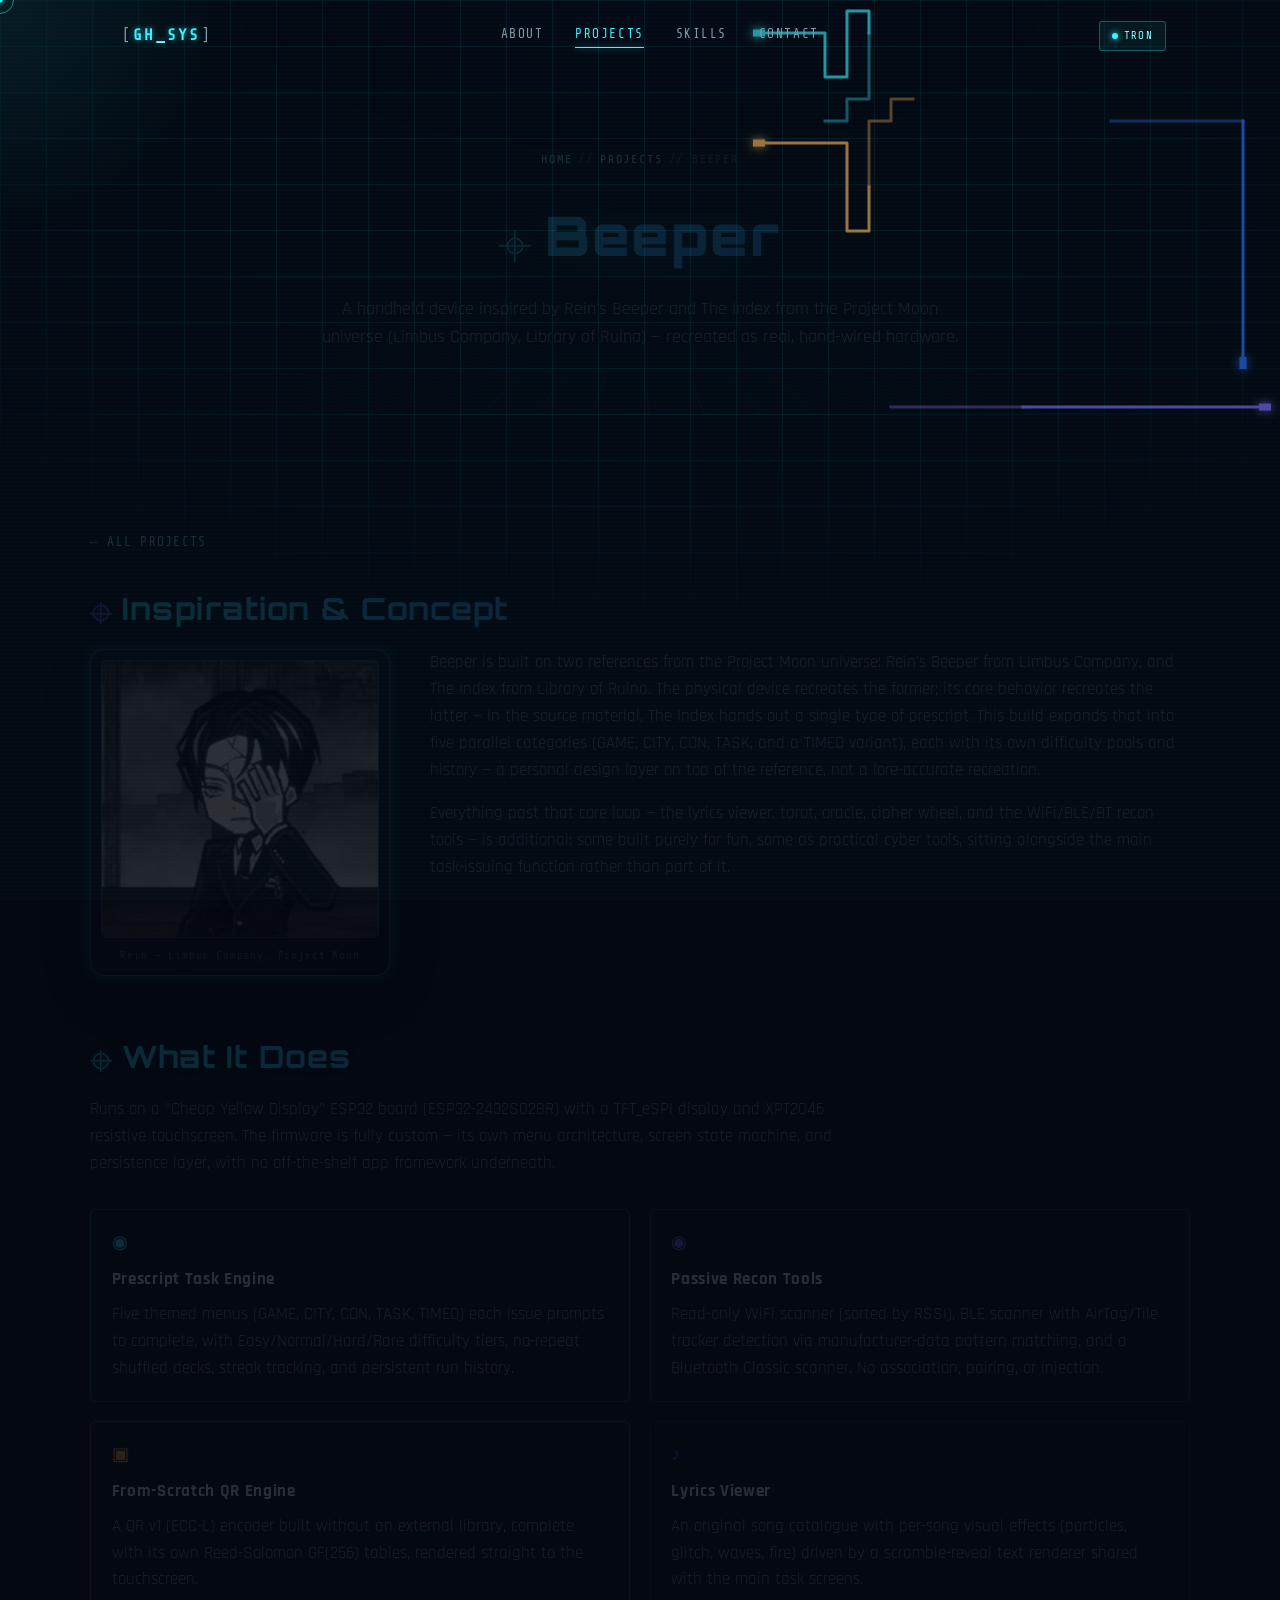
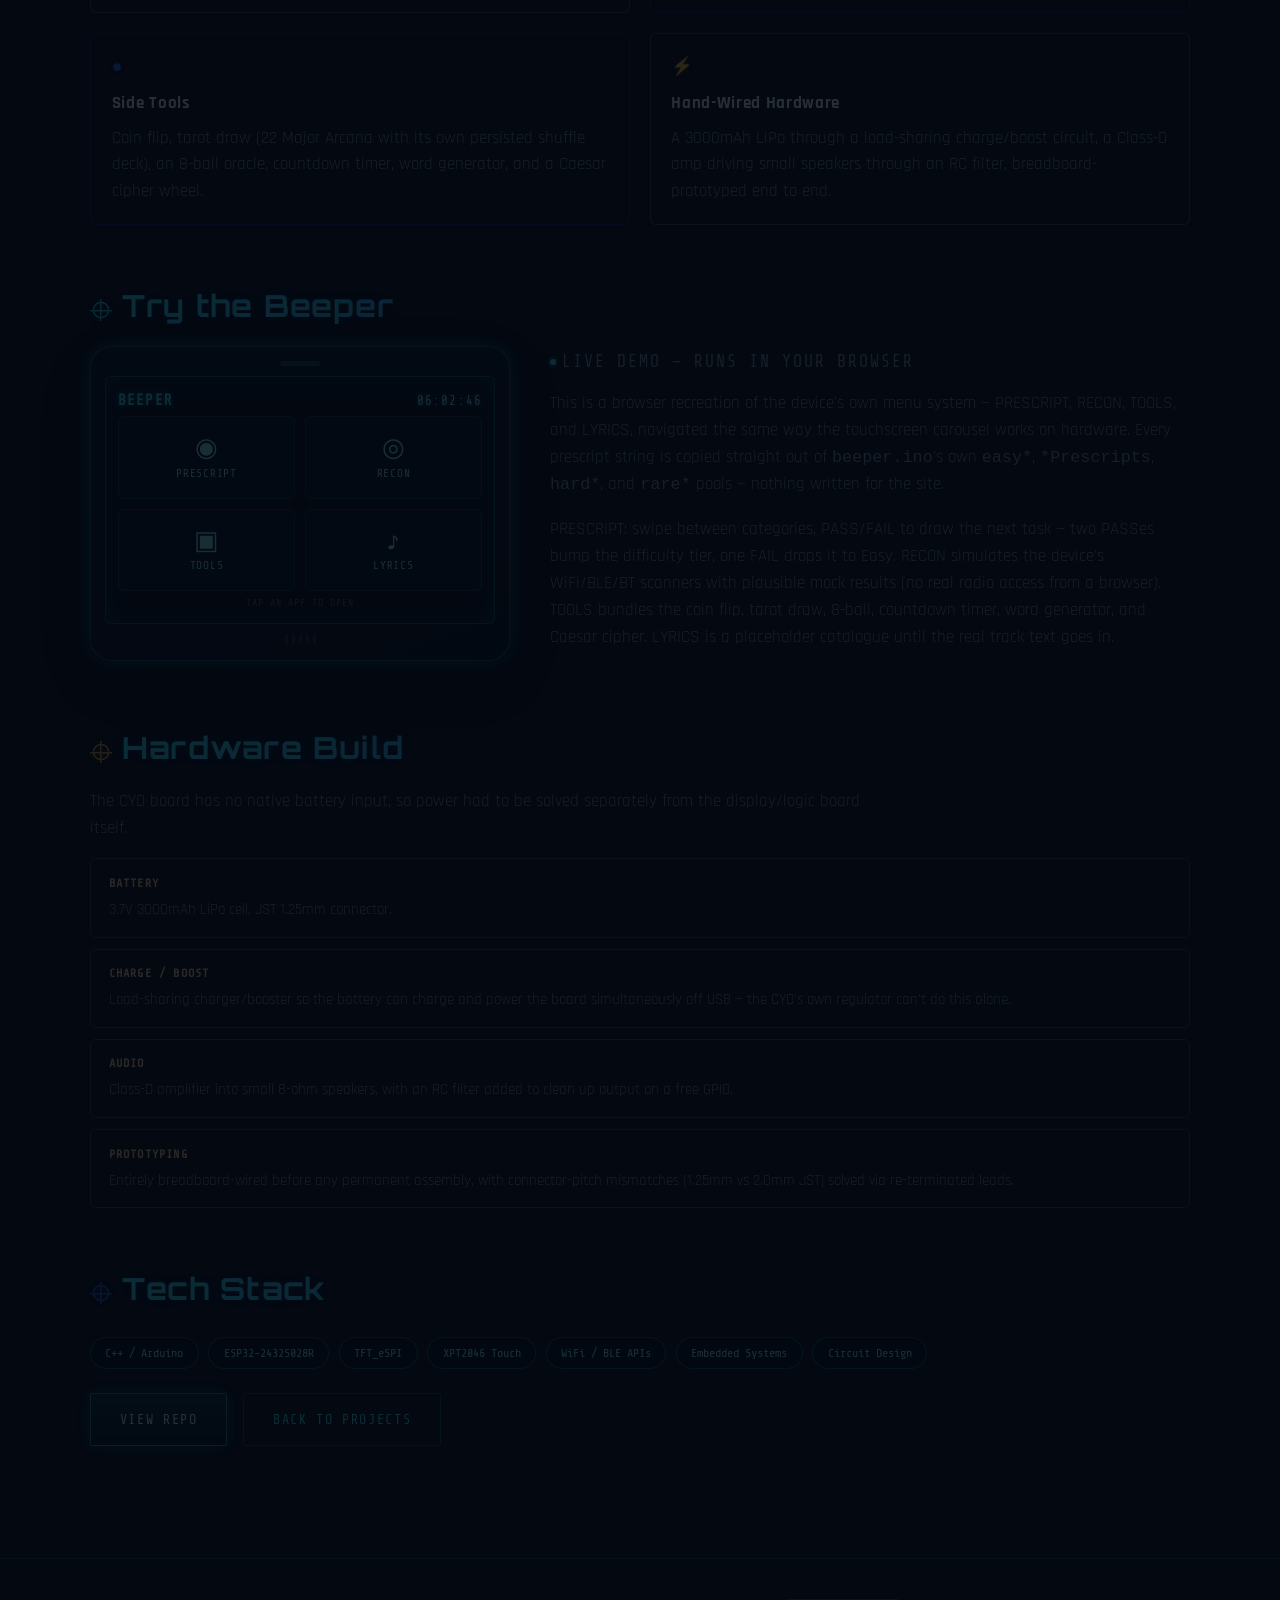
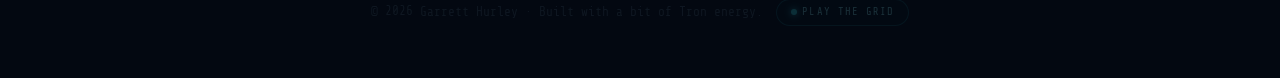
==== commit df220d61: "Add more Tron-flyer theming: grid floor, reticles, gradient headings Site-wide pass adding three mot" ====
--- a/project-beeper.html
+++ b/project-beeper.html
@@ -39,6 +39,7 @@
 <main>
 
   <section class="page-banner">
+    <div class="grid-floor banner-grid-floor" aria-hidden="true"></div>
     <p class="breadcrumb"><a href="index.html">HOME</a> // <a href="projects.html">PROJECTS</a> // BEEPER</p>
     <h1 class="page-title" data-scramble-load>Beeper</h1>
     <p class="page-desc">A handheld device inspired by Rein's Beeper and The Index from the Project Moon universe (Limbus Company, Library of Ruina) — recreated as real, hand-wired hardware.</p>
--- a/style.css
+++ b/style.css
@@ -308,33 +308,86 @@
 
 .arcade-cabinet {
   width: min(78vw, 380px);
-}
-
+  --arcade-red: #ff4d5e;
+  --arcade-green: #39ff8a;
+  filter: drop-shadow(0 30px 70px rgba(0, 0, 0, 0.65));
+}
+
+/* Marquee: real cabinet marquees are a wide, rounded-top backlit sign --
+   grid backdrop, chrome/rainbow wordmark, flared wider than the cabinet
+   body below it. Widened 12% past the cabinet width and pulled back to
+   center to get that flare instead of a flat rectangle stack. */
 .arcade-marquee {
-  background: linear-gradient(180deg, #12202f, #0a141f);
-  border: 1px solid var(--border);
+  position: relative;
+  width: 112%;
+  margin: 0 0 0 -6%;
+  background:
+    repeating-linear-gradient(0deg, rgba(55, 244, 255, 0.07) 0 1px, transparent 1px 9px),
+    repeating-linear-gradient(90deg, rgba(55, 244, 255, 0.07) 0 1px, transparent 1px 9px),
+    linear-gradient(180deg, #12202f, #0a141f);
+  border: 2px solid var(--violet);
   border-bottom: none;
-  border-radius: 10px 10px 0 0;
-  padding: 0.6rem 1rem;
+  border-radius: 46px 46px 0 0;
+  padding: 0.85rem 1rem 1rem;
   text-align: center;
   transition: opacity 0.35s ease;
+  box-shadow: inset 0 0 0 2px rgba(55, 244, 255, 0.25), inset 0 -10px 18px rgba(0, 0, 0, 0.55);
+  overflow: hidden;
+}
+.arcade-marquee::before {
+  content: '';
+  position: absolute;
+  left: 10px; right: 10px; top: 6px; bottom: -2px;
+  border: 1px solid var(--amber);
+  border-radius: 38px 38px 0 0;
+  opacity: 0.45;
+  pointer-events: none;
 }
 .arcade-marquee span {
-  font-family: var(--font-mono);
-  font-weight: 700;
-  color: var(--cyan);
-  letter-spacing: 0.3em;
-  font-size: 0.85rem;
-  text-shadow: var(--glow-md);
-}
-
+  position: relative;
+  display: inline-block;
+  font-family: var(--font-display);
+  font-weight: 900;
+  font-style: italic;
+  letter-spacing: 0.1em;
+  font-size: 1.15rem;
+  background: linear-gradient(100deg, var(--cyan) 0%, var(--blue) 30%, var(--violet) 55%, var(--amber) 80%, var(--cyan) 100%);
+  background-size: 300% auto;
+  -webkit-background-clip: text;
+  background-clip: text;
+  -webkit-text-fill-color: transparent;
+  color: transparent;
+  animation: heroGradient 6s ease-in-out infinite;
+  filter: drop-shadow(0 0 8px rgba(55, 244, 255, 0.45));
+}
+
+/* Screen bezel: metal struts flanking the tube, standing in for the
+   chrome side panels on the real cabinet (concentric-ring decals, rivets
+   down the middle). Extra horizontal padding on the frame makes room for
+   them without touching the screen itself. */
 .arcade-screen-frame {
+  position: relative;
   background: linear-gradient(160deg, #171f2b, #0a0f16);
-  border-left: 1px solid var(--border);
-  border-right: 1px solid var(--border);
-  padding: 14px;
+  border-left: 2px solid var(--border);
+  border-right: 2px solid var(--border);
+  padding: 14px 24px;
   transition: opacity 0.35s ease;
 }
+.arcade-screen-frame::before,
+.arcade-screen-frame::after {
+  content: '';
+  position: absolute;
+  top: 18px; bottom: 18px;
+  width: 11px;
+  background: linear-gradient(180deg, #34424f, #0d131b 35%, #34424f 65%, #0d131b);
+  border-radius: 3px;
+  box-shadow:
+    inset 0 0 3px rgba(0, 0, 0, 0.7),
+    0 -14px 0 -11px rgba(55, 244, 255, 0.6), 0 -14px 2px -10px rgba(55, 244, 255, 0.3),
+    0 14px 0 -11px rgba(55, 244, 255, 0.6), 0 14px 2px -10px rgba(55, 244, 255, 0.3);
+}
+.arcade-screen-frame::before { left: 6px; }
+.arcade-screen-frame::after { right: 6px; }
 
 .arcade-screen {
   position: relative;
@@ -458,39 +511,214 @@
   pointer-events: none;
 }
 
+/* Control panel: wider than the screen bezel (like the real cabinet's
+   panel stepping out past the body). Reworked layout after the reference
+   photo -- a backlit blue trigger bar across the top, then a control row
+   of rotary spinner (left) / two red buttons (center) / blue flight-stick
+   (right) -- plus a pair of faint crosshair-ring "PCB trace" marks and a
+   bottom compass ring standing in for the circuit-line decal art on the
+   real panel surface. */
 .arcade-panel {
+  position: relative;
+  width: 108%;
+  margin: 0 0 0 -4%;
   background: linear-gradient(180deg, #0e1620, #060a10);
   border: 1px solid var(--border);
   border-top: none;
-  border-radius: 0 0 10px 10px;
-  padding: 0.7rem 1rem;
+  border-radius: 0 0 14px 14px;
+  padding: 0.75rem 0.9rem 1.1rem;
+  transition: opacity 0.35s ease;
+}
+.arcade-panel::before {
+  content: '';
+  position: absolute;
+  left: 8px; right: 8px; top: 0;
+  height: 2px;
+  background: var(--cyan);
+  box-shadow: var(--glow-sm);
+  opacity: 0.7;
+}
+.arcade-panel::after {
+  /* bottom-center compass ring, echoing the large circular emblem near
+     the base of the reference panel */
+  content: '';
+  position: absolute;
+  left: 50%; bottom: -10px;
+  transform: translateX(-50%);
+  width: 28px; height: 28px;
+  border-radius: 50%;
+  border: 1.5px solid rgba(124, 107, 255, 0.35);
+  box-shadow: inset 0 0 0 5px rgba(124, 107, 255, 0.08);
+  pointer-events: none;
+}
+
+/* Small crosshair-ring marks, standing in for the repeated circle decals
+   scattered across the reference panel's line art. */
+.panel-mark {
+  position: absolute;
+  top: 6px;
+  width: 14px; height: 14px;
+  border-radius: 50%;
+  border: 1.5px solid var(--mark-color);
+  opacity: 0.65;
+  pointer-events: none;
+}
+.panel-mark::before,
+.panel-mark::after {
+  content: '';
+  position: absolute;
+  background: var(--mark-color);
+}
+.panel-mark::before { top: 50%; left: -3px; right: -3px; height: 1px; transform: translateY(-50%); }
+.panel-mark::after { left: 50%; top: -3px; bottom: -3px; width: 1px; transform: translateX(-50%); }
+.panel-mark-l { left: 10px; --mark-color: var(--cyan); }
+.panel-mark-r { right: 10px; --mark-color: var(--arcade-red); }
+
+/* Backlit trigger bar: a glowing blue glass tube with faint segment
+   etching, spanning the panel above the buttons. */
+.arcade-panel-bar {
+  position: relative;
+  height: 18px;
+  margin: 4px 4px 12px;
+  border-radius: 9px;
+  background: linear-gradient(180deg, #bdf3ff 0%, var(--cyan) 25%, var(--blue) 65%, #0c2f66 100%);
+  box-shadow: 0 0 16px rgba(43, 107, 255, 0.75), inset 0 2px 3px rgba(255, 255, 255, 0.45), inset 0 -4px 6px rgba(0, 0, 0, 0.45);
+  overflow: hidden;
+}
+.arcade-panel-bar::before {
+  content: '';
+  position: absolute;
+  top: 2px; left: 6%;
+  width: 88%; height: 3px;
+  background: rgba(255, 255, 255, 0.55);
+  border-radius: 3px;
+}
+.arcade-panel-bar::after {
+  content: '';
+  position: absolute;
+  inset: 0;
+  background: repeating-linear-gradient(90deg, transparent 0 16px, rgba(6, 14, 30, 0.4) 16px 17px);
+}
+
+.arcade-panel-controls {
+  position: relative;
+  display: flex;
+  align-items: flex-end;
+  justify-content: center;
+  gap: 1.3rem;
+}
+
+/* Racetrack-shaped trace marks flanking the control cluster, echoing the
+   green/red stadium-shaped decal outlines either side of the buttons on
+   the reference panel -- a pill border with a small ring at each end.
+   Absolutely positioned, so they sit out of flex flow and don't disturb
+   the spinner/button/stick centering. */
+.panel-track {
+  position: absolute;
+  top: 50%;
+  width: 60px; height: 13px;
+  transform: translateY(-50%);
+  border: 1.5px solid var(--track-color);
+  border-radius: 7px;
+  opacity: 0.55;
+  pointer-events: none;
+}
+.panel-track::before,
+.panel-track::after {
+  content: '';
+  position: absolute;
+  top: 50%;
+  width: 8px; height: 8px;
+  background: #05080c;
+  border: 1.5px solid var(--track-color);
+  border-radius: 50%;
+  transform: translateY(-50%);
+}
+.panel-track::before { left: -4px; }
+.panel-track::after { right: -4px; }
+.panel-track-l { left: 2px; --track-color: var(--arcade-green); }
+.panel-track-r { right: 2px; --track-color: var(--arcade-red); }
+
+.arcade-spinner {
+  width: 20px; height: 20px;
+  border-radius: 50%;
+  background: radial-gradient(circle at 35% 30%, #7a8794, #262c32 65%, #101317);
+  box-shadow: 0 0 0 2px rgba(255, 184, 77, 0.25), inset 0 2px 3px rgba(255, 255, 255, 0.18), inset 0 -3px 4px rgba(0, 0, 0, 0.55);
+  position: relative;
+}
+.arcade-spinner::before {
+  content: '';
+  position: absolute;
+  top: 3px; left: 50%;
+  width: 2px; height: 5px;
+  background: rgba(255, 255, 255, 0.45);
+  transform: translateX(-50%);
+  border-radius: 1px;
+}
+
+.arcade-btn {
+  width: 13px; height: 13px;
+  margin-bottom: 6px;
+  border-radius: 50%;
+  background: radial-gradient(circle at 35% 30%, #ff8f9c, var(--arcade-red) 65%, #a30016);
+  box-shadow: 0 0 7px rgba(255, 77, 94, 0.65);
+}
+
+/* Flight-stick joystick: a short post with a tall, tapered translucent
+   handle rising above the panel edge, matching the reference's aqua
+   trigger-stick rather than a small ball-top. */
+.arcade-stick {
+  width: 8px; height: 12px;
+  background: linear-gradient(180deg, #4a5a68, #1c242c);
+  border-radius: 2px;
+  position: relative;
+}
+.arcade-stick::before {
+  content: '';
+  position: absolute;
+  bottom: 10px; left: 50%;
+  transform: translateX(-50%);
+  width: 12px; height: 24px;
+  border-radius: 6px 6px 3px 3px;
+  background: linear-gradient(180deg, #c8fbff 0%, var(--cyan-soft) 25%, var(--blue) 75%, #0a3d7a 100%);
+  box-shadow: 0 0 10px rgba(43, 107, 255, 0.75), inset -2px 0 4px rgba(255, 255, 255, 0.3);
+}
+.arcade-stick::after {
+  content: '';
+  position: absolute;
+  bottom: 30px; left: 50%;
+  transform: translateX(-50%);
+  width: 6px; height: 3px;
+  border-radius: 50%;
+  background: rgba(255, 255, 255, 0.55);
+}
+
+/* Coin door: a narrow dark strip under the control panel with two slot
+   dots and a "25¢ per play" callout, the last recognizable landmark on
+   the lower cabinet before the base. */
+.arcade-coin-door {
+  margin-top: 3px;
+  background: linear-gradient(180deg, #0a0f16, #05080c);
+  border: 1px solid var(--border);
+  border-radius: 4px;
+  padding: 0.35rem 0.7rem;
   display: flex;
   align-items: center;
   justify-content: center;
-  gap: 0.8rem;
+  gap: 0.6rem;
   transition: opacity 0.35s ease;
 }
-.arcade-stick {
-  width: 8px; height: 22px;
-  background: var(--text-dim);
-  border-radius: 3px;
-  position: relative;
-}
-.arcade-stick::before {
-  content: '';
-  position: absolute;
-  top: -5px; left: 50%;
-  transform: translateX(-50%);
-  width: 12px; height: 12px;
-  border-radius: 50%;
-  background: var(--violet);
-  box-shadow: var(--glow-sm);
-}
-.arcade-btn {
-  width: 14px; height: 14px;
-  border-radius: 50%;
-  background: var(--amber);
-  box-shadow: var(--glow-sm);
+.arcade-coin-slot {
+  width: 5px; height: 9px;
+  border-radius: 2px;
+  background: #000;
+  border: 1px solid rgba(255, 184, 77, 0.4);
+}
+.arcade-coin-label {
+  font-family: var(--font-mono);
+  font-size: 0.5rem;
+  letter-spacing: 0.15em;
+  color: var(--text-dimmer);
 }
 
 .intro-skip {
@@ -792,6 +1020,37 @@
   .bg-toggle { padding: 0.45rem 0.5rem; }
 }
 
+/* Receding grid-floor: a tilted, perspective grid plane behind the hero
+   and page banners, evoking the floor-to-horizon grid in the Tron
+   flyer/marquee art -- distinct from the flat, untilted .grid-bg overlay
+   used everywhere else on the page. Negative z-index keeps it below the
+   section's real (static, unpositioned) content but still above the
+   fixed full-page background layers behind .hero/.page-banner, since a
+   negative z-index paints below normal-flow siblings within the same
+   stacking context while staying above the stacking context's own
+   (transparent) background. */
+.grid-floor {
+  position: absolute;
+  left: -15%; right: -15%; bottom: 0;
+  z-index: -1;
+  pointer-events: none;
+  background-image:
+    linear-gradient(rgba(55, 244, 255, 0.4) 1px, transparent 1px),
+    linear-gradient(90deg, rgba(55, 244, 255, 0.4) 1px, transparent 1px);
+  background-size: 56px 56px;
+  transform: perspective(280px) rotateX(62deg);
+  transform-origin: bottom;
+  -webkit-mask-image: linear-gradient(to top, black 0%, transparent 85%);
+  mask-image: linear-gradient(to top, black 0%, transparent 85%);
+  animation: gridFloorDrift 6s linear infinite;
+}
+@keyframes gridFloorDrift {
+  from { background-position: 0 0, 0 0; }
+  to { background-position: 0 56px, 0 0; }
+}
+.hero-grid-floor { height: 42%; opacity: 0.7; }
+.banner-grid-floor { height: 70%; opacity: 0.5; }
+
 /* ===================== Hero ===================== */
 .hero {
   position: relative;
@@ -1009,9 +1268,44 @@
 
 .section-title {
   font-size: clamp(1.8rem, 4vw, 2.6rem);
-  color: #eaffff;
-  text-shadow: var(--glow-sm);
   margin-bottom: 1rem;
+  background: linear-gradient(100deg, var(--cyan) 0%, var(--blue) 35%, var(--violet) 65%, var(--amber) 100%);
+  background-size: 260% auto;
+  -webkit-background-clip: text;
+  background-clip: text;
+  -webkit-text-fill-color: transparent;
+  color: transparent;
+  filter: drop-shadow(0 0 12px rgba(55, 244, 255, 0.25));
+  animation: heroGradient 9s ease-in-out infinite;
+}
+
+/* Crosshair-in-a-ring reticle, the Tron-flyer motif already used on the
+   arcade panel's decal marks, reused here as a recurring accent next to
+   every major heading. A single pseudo-element: two thin bars plus a
+   radial-gradient ring, layered in one background shorthand instead of
+   needing extra DOM nodes -- so it applies uniformly across every page
+   without touching each heading's markup. Picks up whatever --accent
+   color is active on the containing .accent-* block (falls back to
+   cyan), the same variable .section-kicker's dot already uses. */
+.section-title::before,
+.case-section h2::before,
+.page-title::before {
+  content: '';
+  display: inline-block;
+  width: 22px; height: 22px;
+  margin-right: 10px;
+  vertical-align: -4px;
+  background:
+    linear-gradient(var(--accent, var(--cyan)), var(--accent, var(--cyan))) center / 100% 1.5px no-repeat,
+    linear-gradient(var(--accent, var(--cyan)), var(--accent, var(--cyan))) center / 1.5px 100% no-repeat,
+    radial-gradient(circle, transparent 6.5px, var(--accent, var(--cyan)) 7px, var(--accent, var(--cyan)) 8px, transparent 8.5px);
+  filter: drop-shadow(0 0 4px var(--accent-glow, rgba(55, 244, 255, 0.5)));
+  opacity: 0.85;
+}
+.page-title::before {
+  width: 32px; height: 32px;
+  margin-right: 14px;
+  vertical-align: -6px;
 }
 
 .section-lede {
@@ -2025,9 +2319,15 @@
 
 .case-section h2 {
   font-size: clamp(1.4rem, 3vw, 1.9rem);
-  color: #eaffff;
   margin-bottom: 1rem;
-  text-shadow: var(--glow-sm);
+  background: linear-gradient(100deg, var(--cyan) 0%, var(--blue) 35%, var(--violet) 65%, var(--amber) 100%);
+  background-size: 260% auto;
+  -webkit-background-clip: text;
+  background-clip: text;
+  -webkit-text-fill-color: transparent;
+  color: transparent;
+  filter: drop-shadow(0 0 10px rgba(55, 244, 255, 0.2));
+  animation: heroGradient 9s ease-in-out infinite;
 }
 
 .case-section p { color: var(--text-dim); font-size: 1.05rem; max-width: 780px; }
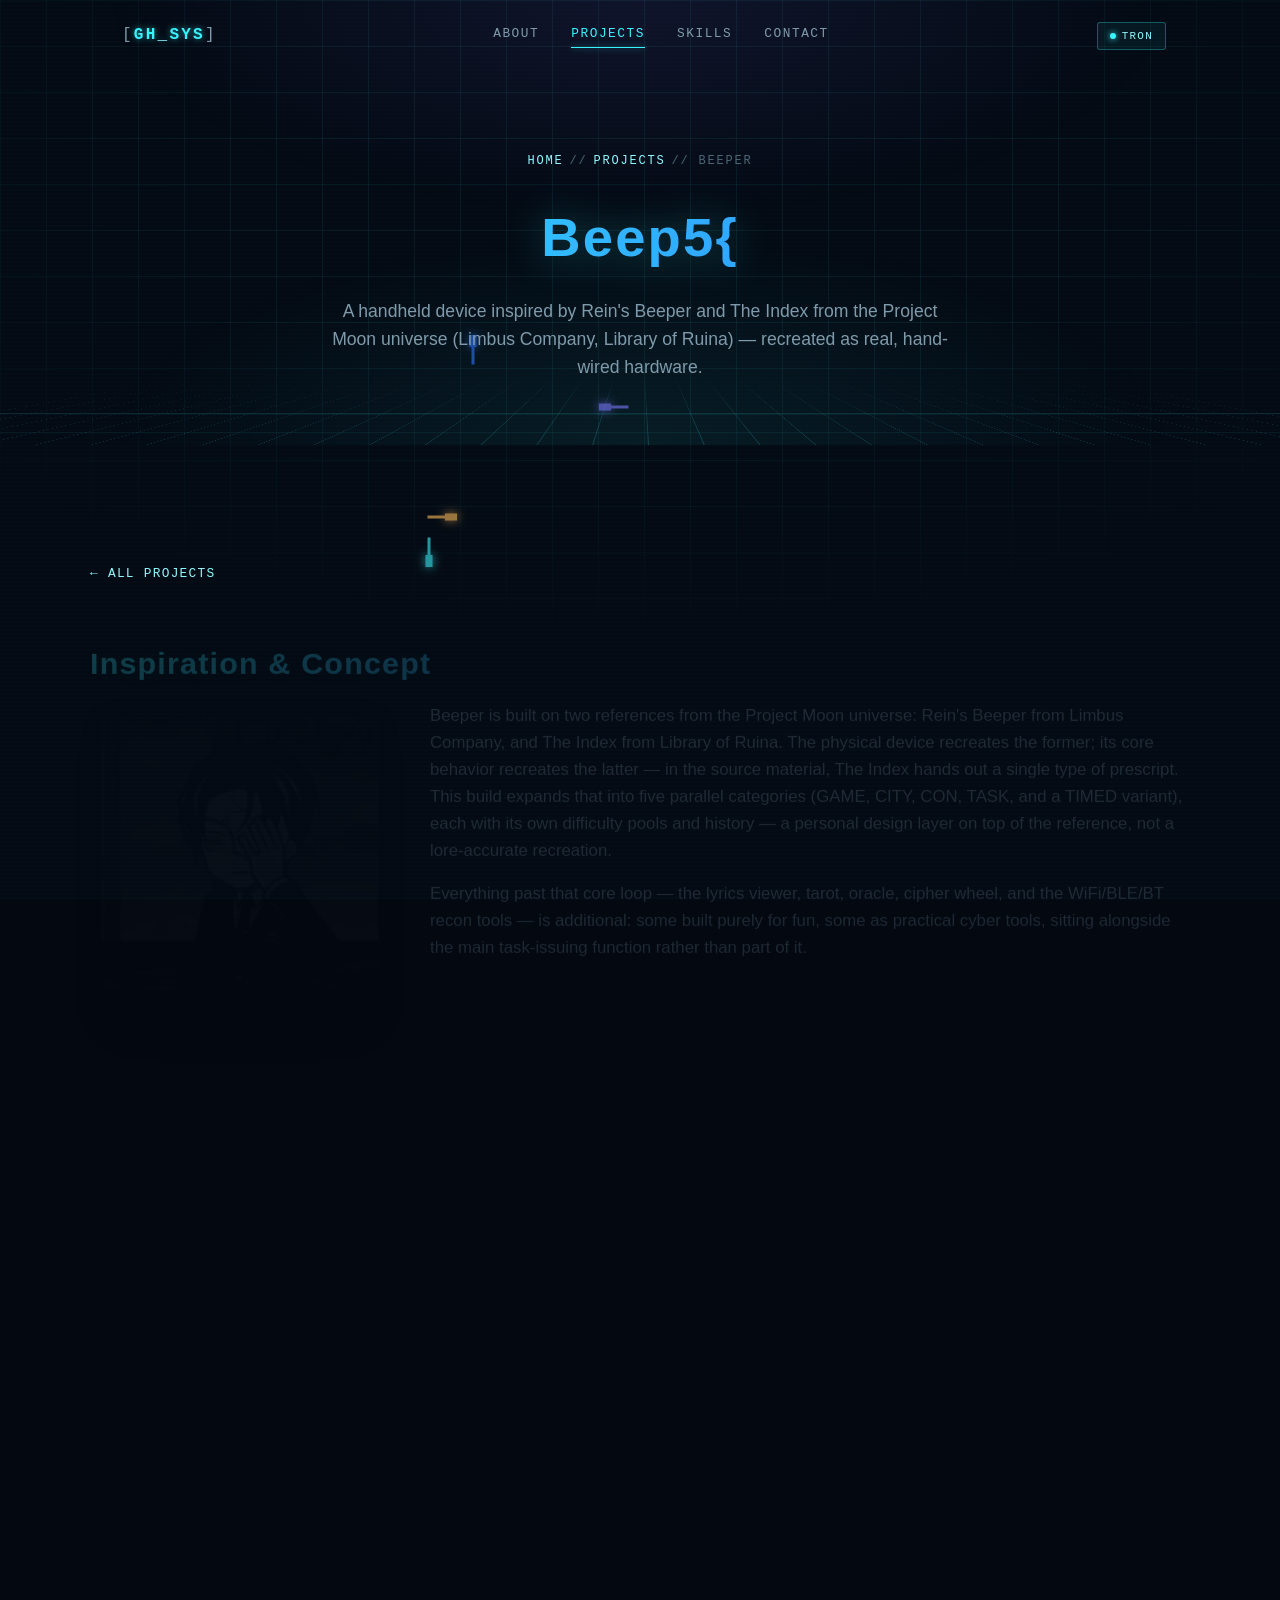
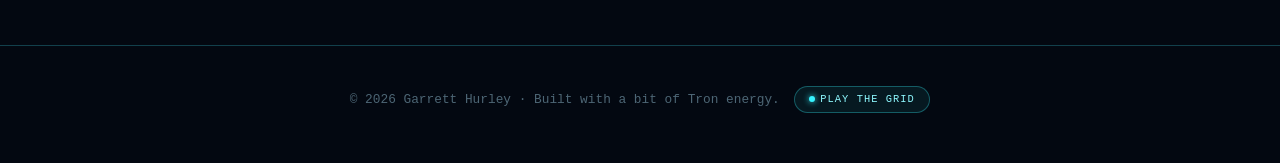
==== commit 3b897e21: "Add a strict Content-Security-Policy across all pages Removes the last inline script (extracted to i" ====
--- a/project-beeper.html
+++ b/project-beeper.html
@@ -9,6 +9,7 @@
 <link rel="preconnect" href="https://fonts.gstatic.com" crossorigin>
 <link href="https://fonts.googleapis.com/css2?family=Orbitron:wght@500;700;900&family=Rajdhani:wght@400;500;600;700&family=Share+Tech+Mono&display=swap" rel="stylesheet">
 <link rel="stylesheet" href="style.css">
+<meta http-equiv="Content-Security-Policy" content="default-src 'self'; script-src 'self'; style-src 'self' https://fonts.googleapis.com; font-src 'self' https://fonts.gstatic.com; img-src 'self' https://ghchart.rshah.org; connect-src 'self' https://api.github.com; base-uri 'self'; form-action 'self'; object-src 'none'">
 </head>
 <body>
 
@@ -280,7 +281,7 @@
           <span>Embedded Systems</span>
           <span>Circuit Design</span>
         </div>
-        <div class="hero-actions" style="justify-content:flex-start; margin-top: 1.5rem;">
+        <div class="hero-actions hero-actions--start">
           <a href="https://github.com/GHurley4444/beeper" target="_blank" rel="noopener" class="btn btn-primary">VIEW REPO</a>
           <a href="projects.html" class="btn btn-ghost">BACK TO PROJECTS</a>
         </div>
--- a/style.css
+++ b/style.css
@@ -247,6 +247,10 @@
   border-radius: 50%;
   opacity: 0;
   transition: opacity 0.3s ease;
+  /* These two get a transform write every animation frame the cursor is
+     visible, so promote them to their own compositor layer up front
+     rather than making the browser guess mid-movement. */
+  will-change: transform;
 }
 
 .custom-cursor-dot {
@@ -279,6 +283,7 @@
   transform: translate(-50%, -50%);
   transition: opacity 0.3s ease;
   opacity: 0;
+  will-change: transform;
 }
 
 /* ===================== Arcade intro (replaces the old boot log) ===================== */
@@ -306,10 +311,18 @@
   pointer-events: none;
 }
 
+/* Set on <html> by the blocking inline script in <head>, before this
+   element is ever painted, on repeat visits (sessionStorage already has
+   gh_intro_seen) or reduced-motion. Keeps the overlay's first frame
+   hidden instead of flashing full-viewport opaque, then getting torn
+   down once script.js finally loads and runs at the end of body. */
+.no-intro .intro-overlay {
+  display: none;
+}
+
 .arcade-cabinet {
   width: min(78vw, 380px);
   --arcade-red: #ff4d5e;
-  --arcade-green: #39ff8a;
   filter: drop-shadow(0 30px 70px rgba(0, 0, 0, 0.65));
 }
 
@@ -512,12 +525,11 @@
 }
 
 /* Control panel: wider than the screen bezel (like the real cabinet's
-   panel stepping out past the body). Reworked layout after the reference
-   photo -- a backlit blue trigger bar across the top, then a control row
-   of rotary spinner (left) / two red buttons (center) / blue flight-stick
-   (right) -- plus a pair of faint crosshair-ring "PCB trace" marks and a
-   bottom compass ring standing in for the circuit-line decal art on the
-   real panel surface. */
+   panel stepping out past the body). A backlit blue trigger bar across
+   the top, then a control row of rotary spinner (left) / two red
+   buttons (center) / blue flight-stick (right), framed by a pair of
+   circuit-board trace marks either side (see .panel-circuit below) in
+   place of the earlier racetrack/crosshair decal marks. */
 .arcade-panel {
   position: relative;
   width: 108%;
@@ -538,41 +550,6 @@
   box-shadow: var(--glow-sm);
   opacity: 0.7;
 }
-.arcade-panel::after {
-  /* bottom-center compass ring, echoing the large circular emblem near
-     the base of the reference panel */
-  content: '';
-  position: absolute;
-  left: 50%; bottom: -10px;
-  transform: translateX(-50%);
-  width: 28px; height: 28px;
-  border-radius: 50%;
-  border: 1.5px solid rgba(124, 107, 255, 0.35);
-  box-shadow: inset 0 0 0 5px rgba(124, 107, 255, 0.08);
-  pointer-events: none;
-}
-
-/* Small crosshair-ring marks, standing in for the repeated circle decals
-   scattered across the reference panel's line art. */
-.panel-mark {
-  position: absolute;
-  top: 6px;
-  width: 14px; height: 14px;
-  border-radius: 50%;
-  border: 1.5px solid var(--mark-color);
-  opacity: 0.65;
-  pointer-events: none;
-}
-.panel-mark::before,
-.panel-mark::after {
-  content: '';
-  position: absolute;
-  background: var(--mark-color);
-}
-.panel-mark::before { top: 50%; left: -3px; right: -3px; height: 1px; transform: translateY(-50%); }
-.panel-mark::after { left: 50%; top: -3px; bottom: -3px; width: 1px; transform: translateX(-50%); }
-.panel-mark-l { left: 10px; --mark-color: var(--cyan); }
-.panel-mark-r { right: 10px; --mark-color: var(--arcade-red); }
 
 /* Backlit trigger bar: a glowing blue glass tube with faint segment
    etching, spanning the panel above the buttons. */
@@ -608,36 +585,48 @@
   gap: 1.3rem;
 }
 
-/* Racetrack-shaped trace marks flanking the control cluster, echoing the
-   green/red stadium-shaped decal outlines either side of the buttons on
-   the reference panel -- a pill border with a small ring at each end.
-   Absolutely positioned, so they sit out of flex flow and don't disturb
-   the spinner/button/stick centering. */
-.panel-track {
-  position: absolute;
-  top: 50%;
-  width: 60px; height: 13px;
-  transform: translateY(-50%);
-  border: 1.5px solid var(--track-color);
-  border-radius: 7px;
-  opacity: 0.55;
+/* Circuit-board trace marks flanking the control cluster -- a PCB-style
+   right-angle trace (two straight runs meeting at a 90-degree corner,
+   never a diagonal or a curve) with three via-pad dots at the trace's
+   start, corner, and end. Built from one pseudo-element for the trace
+   path and a second for all three pads at once (box-shadow copies of a
+   single dot, offset to the other two pad positions) so no extra markup
+   is needed per pad. The right-side mark reuses the exact same shape,
+   just mirrored with scaleX(-1), instead of a separate hand-authored
+   path. Absolutely positioned inside .arcade-panel-controls, so it sits
+   out of flex flow and doesn't disturb the spinner/button/stick
+   centering -- same slot the earlier racetrack marks used. */
+.panel-circuit {
+  position: absolute;
+  top: 2px;
+  width: 34px; height: 22px;
   pointer-events: none;
-}
-.panel-track::before,
-.panel-track::after {
+  opacity: 0.7;
+}
+.panel-circuit-l { left: 6px; }
+.panel-circuit-r { right: 6px; transform: scaleX(-1); }
+
+.panel-circuit::before {
   content: '';
   position: absolute;
-  top: 50%;
-  width: 8px; height: 8px;
-  background: #05080c;
-  border: 1.5px solid var(--track-color);
-  border-radius: 50%;
-  transform: translateY(-50%);
-}
-.panel-track::before { left: -4px; }
-.panel-track::after { right: -4px; }
-.panel-track-l { left: 2px; --track-color: var(--arcade-green); }
-.panel-track-r { right: 2px; --track-color: var(--arcade-red); }
+  top: 4px; left: 0;
+  width: 30px; height: 16px;
+  border-top: 1.5px solid var(--cyan);
+  border-right: 1.5px solid var(--cyan);
+  filter: drop-shadow(0 0 2px rgba(55, 244, 255, 0.5));
+}
+.panel-circuit::after {
+  content: '';
+  position: absolute;
+  top: 2.5px; left: -1.5px;
+  width: 3px; height: 3px;
+  border-radius: 1px;
+  background: var(--cyan);
+  box-shadow:
+    0 0 4px var(--cyan),
+    30px 0 0 0 var(--cyan), 30px 0 4px 0 var(--cyan),
+    30px 16px 0 0 var(--violet), 30px 16px 4px 0 var(--violet);
+}
 
 .arcade-spinner {
   width: 20px; height: 20px;
@@ -869,17 +858,19 @@
   content: '';
   position: absolute;
   left: 0; bottom: 0;
-  width: 0;
+  width: 100%;
   height: 1px;
   background: var(--cyan);
   box-shadow: var(--glow-sm);
-  transition: width 0.3s ease;
+  transform: scaleX(0);
+  transform-origin: left;
+  transition: transform 0.3s ease;
 }
 
 .main-nav a:hover,
 .main-nav a.active { color: var(--cyan); }
 .main-nav a:hover::after,
-.main-nav a.active::after { width: 100%; }
+.main-nav a.active::after { transform: scaleX(1); }
 
 .nav-toggle {
   display: none;
@@ -984,6 +975,12 @@
 }
 
 .game-hud.visible { opacity: 1; }
+
+/* Belt-and-suspenders alongside the JS-side idle timeout: same lesson as
+   .arcade-screen-label above (see that comment) applied here too, so the
+   blink keyframe on .game-hud-prompt can never be caught still running
+   underneath a hidden .game-hud during the 0.3s opacity transition. */
+.game-hud:not(.visible) .game-hud-prompt { animation: none; }
 
 .game-hud-prompt {
   font-size: 0.85rem;
@@ -1160,6 +1157,8 @@
   flex-wrap: wrap;
 }
 
+.hero-actions--start { justify-content: flex-start; margin-top: 1.5rem; }
+
 .btn {
   font-family: var(--font-mono);
   font-size: 0.85rem;
@@ -1179,12 +1178,16 @@
   width: 40%;
   height: 100%;
   background: linear-gradient(120deg, transparent, rgba(255, 255, 255, 0.3), transparent);
-  transform: skewX(-20deg);
-  transition: left 0.6s ease;
+  /* Sweeps via transform instead of animating left -- compositor-only,
+     same visual travel distance (this 40%-wide box needs to cover 190%
+     of the button's width, i.e. 475% of its own width, to land exactly
+     where the old left: 130% did). */
+  transform: skewX(-20deg) translateX(0%);
+  transition: transform 0.6s ease;
   pointer-events: none;
 }
 
-.btn:hover::after { left: 130%; }
+.btn:hover::after { transform: skewX(-20deg) translateX(475%); }
 
 .btn-primary {
   background: linear-gradient(180deg, rgba(55, 244, 255, 0.18), rgba(55, 244, 255, 0.05));
@@ -1279,35 +1282,6 @@
   animation: heroGradient 9s ease-in-out infinite;
 }
 
-/* Crosshair-in-a-ring reticle, the Tron-flyer motif already used on the
-   arcade panel's decal marks, reused here as a recurring accent next to
-   every major heading. A single pseudo-element: two thin bars plus a
-   radial-gradient ring, layered in one background shorthand instead of
-   needing extra DOM nodes -- so it applies uniformly across every page
-   without touching each heading's markup. Picks up whatever --accent
-   color is active on the containing .accent-* block (falls back to
-   cyan), the same variable .section-kicker's dot already uses. */
-.section-title::before,
-.case-section h2::before,
-.page-title::before {
-  content: '';
-  display: inline-block;
-  width: 22px; height: 22px;
-  margin-right: 10px;
-  vertical-align: -4px;
-  background:
-    linear-gradient(var(--accent, var(--cyan)), var(--accent, var(--cyan))) center / 100% 1.5px no-repeat,
-    linear-gradient(var(--accent, var(--cyan)), var(--accent, var(--cyan))) center / 1.5px 100% no-repeat,
-    radial-gradient(circle, transparent 6.5px, var(--accent, var(--cyan)) 7px, var(--accent, var(--cyan)) 8px, transparent 8.5px);
-  filter: drop-shadow(0 0 4px var(--accent-glow, rgba(55, 244, 255, 0.5)));
-  opacity: 0.85;
-}
-.page-title::before {
-  width: 32px; height: 32px;
-  margin-right: 14px;
-  vertical-align: -6px;
-}
-
 .section-lede {
   color: var(--text-dim);
   font-size: 1.15rem;
@@ -1325,7 +1299,8 @@
 /* Devices/media get an extra power-on stutter once their reveal-wrapped
    ancestor scrolls into view — no JS hook needed, piggybacks on .in-view. */
 .reveal.in-view .device,
-.reveal.in-view .media-frame {
+.reveal.in-view .media-frame,
+.reveal.in-view .evidence-frame {
   animation: powerOnFlicker 0.8s steps(10, end) 0.25s both;
 }
 
@@ -1473,8 +1448,64 @@
   color: var(--text-dimmer);
 }
 
+/* Evidence gallery: real screenshots dropped into a case-study section.
+   Unlike .media-frame (fixed cyan, used for the one-off Beeper hero
+   shot), this reads --accent/--accent-border/--accent-glow from
+   whichever .accent-* section it's nested in, so a screenshot inside
+   an accent-amber case-section frames in amber, one inside
+   accent-violet frames in violet, etc. -- it inherits the section's
+   theme instead of carrying its own fixed color. */
+.evidence-grid {
+  display: grid;
+  grid-template-columns: repeat(auto-fit, minmax(240px, 1fr));
+  gap: 1.2rem;
+  margin: 1.8rem 0;
+}
+
+.evidence-frame {
+  margin: 0;
+  padding: 8px;
+  background: linear-gradient(160deg, #0b1622, #060d16);
+  border: 1px solid var(--accent-border, rgba(55, 244, 255, 0.3));
+  border-radius: 10px;
+  box-shadow: 0 0 0 1px rgba(0,0,0,0.2), 0 12px 32px rgba(0,0,0,0.5);
+  transition: box-shadow 0.25s ease, transform 0.25s ease;
+}
+
+.evidence-frame:hover {
+  box-shadow: 0 0 20px var(--accent-glow, rgba(55, 244, 255, 0.35)), 0 12px 32px rgba(0,0,0,0.5);
+  transform: translateY(-2px);
+}
+
+.evidence-frame a { display: block; }
+
+.evidence-frame img {
+  display: block;
+  width: 100%;
+  border-radius: 5px;
+  border: 1px solid var(--accent-border, rgba(55, 244, 255, 0.25));
+}
+
+.evidence-frame figcaption {
+  margin-top: 8px;
+  padding: 0 2px;
+  font-family: var(--font-mono);
+  font-size: 0.68rem;
+  letter-spacing: 0.04em;
+  line-height: 1.4;
+  color: var(--text-dim);
+}
+.evidence-frame figcaption strong {
+  display: block;
+  color: var(--accent-soft, var(--cyan-soft));
+  font-size: 0.6rem;
+  letter-spacing: 0.1em;
+  margin-bottom: 0.2rem;
+}
+
 .device {
   width: 300px;
+  max-width: 100%;
   aspect-ratio: 4 / 3;
   background: linear-gradient(160deg, #0b1622, #060d16);
   border: 1px solid rgba(55, 244, 255, 0.3);
@@ -1522,6 +1553,7 @@
    word-wrapped task string (middle), swipe hints to the prev/next category
    carousel entry (bottom edges), and PASS/FAIL labels (bottom). */
 .prescript-header {
+  flex-shrink: 0;
   display: flex;
   align-items: baseline;
   justify-content: space-between;
@@ -1542,6 +1574,7 @@
 }
 
 .prescript-streak {
+  flex-shrink: 0;
   font-family: var(--font-mono);
   font-size: 0.58rem;
   letter-spacing: 0.08em;
@@ -1550,19 +1583,29 @@
 
 .prescript-text {
   flex: 1;
+  min-height: 0;
   display: flex;
   align-items: center;
   justify-content: center;
   text-align: center;
+  overflow: hidden;
   font-family: var(--font-mono);
   font-size: 1rem;
-  line-height: 1.5;
+  line-height: 1.4;
   letter-spacing: 0.04em;
   color: var(--text);
   text-shadow: var(--glow-sm);
 }
 
+/* Long prescript strings step down in size so PASS/FAIL and the swipe
+   hints never get pushed out of the device screen. Bucket applied via JS
+   based on character count (see setupPrescriptDemo's render()). */
+.prescript-text.len-md { font-size: 0.85rem; }
+.prescript-text.len-lg { font-size: 0.72rem; }
+.prescript-text.len-xl { font-size: 0.6rem; line-height: 1.3; }
+
 .prescript-swipe {
+  flex-shrink: 0;
   display: flex;
   justify-content: space-between;
   font-family: var(--font-mono);
@@ -1572,6 +1615,7 @@
 }
 
 .prescript-actions {
+  flex-shrink: 0;
   display: flex;
   justify-content: space-between;
   border-top: 1px solid rgba(55, 244, 255, 0.15);
@@ -2086,6 +2130,23 @@
   transition: border-color 0.3s ease;
 }
 .ghost-card:hover { border-color: var(--accent-border-strong, rgba(55, 244, 255, 0.4)); }
+
+.more-projects.has-3 { grid-template-columns: repeat(3, 1fr); }
+.more-projects.has-4 { grid-template-columns: repeat(4, 1fr); }
+.more-projects.has-5 { grid-template-columns: repeat(3, 1fr); }
+
+.ghost-card-live {
+  border-style: solid;
+  color: var(--text-dim);
+  cursor: pointer;
+  transition: border-color 0.3s ease, box-shadow 0.3s ease, transform 0.3s ease;
+}
+.ghost-card-live p { color: var(--text); }
+.ghost-card-live:hover {
+  box-shadow: 0 0 18px var(--accent-glow, rgba(55, 244, 255, 0.35));
+  transform: translateY(-3px);
+}
+.ghost-card-live .gallery-card-cta { display: block; margin-top: 0.8rem; }
 
 .ghost-tag {
   display: block;
@@ -2258,6 +2319,8 @@
   margin: 0 auto;
 }
 
+.page-desc--tight { margin: 0 0 1rem; text-align: left; max-width: 780px; }
+
 /* ===================== Project gallery ===================== */
 .gallery-grid {
   display: grid;
@@ -2312,6 +2375,7 @@
   color: var(--accent-soft, var(--cyan-soft));
 }
 .gallery-card:hover .gallery-card-cta { text-decoration: underline; }
+.gallery-card--soon { opacity: 0.55; cursor: default; }
 
 /* ===================== Case study layout ===================== */
 .case-section { margin-bottom: 3.5rem; }
@@ -2350,6 +2414,9 @@
 .device-demo .prescript-diff { font-size: 0.78rem; }
 .device-demo .prescript-streak { font-size: 0.72rem; }
 .device-demo .prescript-text { font-size: 1.4rem; }
+.device-demo .prescript-text.len-md { font-size: 1.1rem; }
+.device-demo .prescript-text.len-lg { font-size: 0.9rem; }
+.device-demo .prescript-text.len-xl { font-size: 0.74rem; line-height: 1.3; }
 .device-demo .prescript-swipe button { font-size: 0.7rem; }
 .device-demo .prescript-actions button { font-size: 0.85rem; padding: 6px 16px; }
 
@@ -2377,6 +2444,120 @@
 .device-demo .lyrics-text { font-size: 0.72rem; }
 .device-demo .lyrics-song-title { font-size: 0.75rem; }
 
+/* ===================== Blackjack demo (project-blackjack.html) ===================== */
+.bj-table {
+  width: 420px;
+  max-width: 100%;
+  border: 1px solid var(--border);
+  background: var(--panel);
+  border-radius: 10px;
+  padding: 1.6rem;
+  box-shadow: var(--glow-md);
+  display: flex;
+  flex-direction: column;
+  gap: 1.2rem;
+}
+
+.bj-row { display: flex; flex-direction: column; gap: 0.6rem; }
+
+.bj-row-label {
+  font-family: var(--font-mono);
+  font-size: 0.72rem;
+  letter-spacing: 0.12em;
+  color: var(--text-dim);
+}
+
+.bj-sum { color: var(--cyan-soft); margin-left: 0.5em; }
+
+.bj-hand { display: flex; flex-wrap: wrap; gap: 0.5rem; min-height: 74px; }
+
+.bj-card {
+  width: 46px;
+  height: 66px;
+  border-radius: 6px;
+  border: 1px solid var(--border-strong);
+  background: var(--panel-solid);
+  display: flex;
+  flex-direction: column;
+  align-items: center;
+  justify-content: center;
+  font-family: var(--font-mono);
+  line-height: 1.1;
+  animation: bjDeal 0.25s ease;
+}
+
+.bj-card-rank { font-size: 1.05rem; font-weight: 700; }
+.bj-card-suit { font-size: 0.95rem; }
+
+.bj-card-black { color: var(--cyan-soft); box-shadow: 0 0 10px rgba(55, 244, 255, 0.2); }
+.bj-card-red { color: var(--amber-soft); box-shadow: 0 0 10px rgba(255, 184, 77, 0.2); }
+
+.bj-card-back {
+  color: var(--text-dimmer);
+  font-size: 1.3rem;
+  border-style: dashed;
+}
+
+@keyframes bjDeal {
+  from { opacity: 0; transform: translateY(-10px); }
+  to { opacity: 1; transform: translateY(0); }
+}
+
+.bj-status {
+  text-align: center;
+  font-family: var(--font-mono);
+  font-size: 0.85rem;
+  letter-spacing: 0.08em;
+  color: var(--violet-soft);
+  border-top: 1px solid var(--border);
+  border-bottom: 1px solid var(--border);
+  padding: 0.6rem 0;
+}
+
+.bj-controls { display: flex; flex-direction: column; gap: 0.8rem; }
+
+.bj-chip-row, .bj-play-row {
+  display: flex;
+  align-items: center;
+  justify-content: center;
+  flex-wrap: wrap;
+  gap: 0.7rem;
+}
+
+.bj-chip-row.hidden, .bj-play-row.hidden { display: none; }
+
+.bj-chips, .bj-bet-readout {
+  font-family: var(--font-mono);
+  font-size: 0.75rem;
+  letter-spacing: 0.06em;
+  color: var(--text-dim);
+}
+
+.bj-chips span, .bj-bet-readout span { color: var(--cyan-soft); }
+
+.bj-hands { display: flex; gap: 0.8rem; }
+
+.bj-hand-block {
+  flex: 1;
+  min-width: 0;
+  display: flex;
+  flex-direction: column;
+  gap: 0.5rem;
+  border-radius: 6px;
+  padding: 0.4rem;
+  border: 1px solid transparent;
+  transition: border-color 0.2s ease, box-shadow 0.2s ease;
+}
+
+.bj-hand-block.active {
+  border-color: var(--accent-border-strong, var(--border-strong));
+  box-shadow: 0 0 12px var(--accent-glow, rgba(124, 107, 255, 0.3));
+}
+
+.bj-hand-block.hidden { display: none; }
+
+.bj-hand-block .bj-hand { min-height: 60px; }
+
 .back-link {
   display: inline-flex;
   align-items: center;
@@ -2405,14 +2586,33 @@
 }
 .spec-list strong { color: var(--accent-soft, var(--cyan-soft)); display: block; font-size: 0.75rem; letter-spacing: 0.1em; font-family: var(--font-mono); margin-bottom: 0.3rem; }
 
+/* Scaffolding marker for case-study sections still waiting on real
+   specifics (screenshots, exact findings, scores) -- clearly a draft
+   note, never mistaken for finished copy. Safe to leave in while a page
+   is being filled out; each one should be removed once real content
+   replaces it. */
+.case-todo {
+  margin: 1.2rem 0;
+  padding: 0.9rem 1.1rem;
+  border: 1px dashed rgba(255, 184, 77, 0.5);
+  border-radius: 6px;
+  background: rgba(255, 184, 77, 0.06);
+  font-family: var(--font-mono);
+  font-size: 0.82rem;
+  line-height: 1.6;
+  color: var(--amber-soft);
+  max-width: 780px;
+}
+.case-todo strong { letter-spacing: 0.08em; }
+
 /* Staggered scroll-reveal — cascades grid children in one after another
    instead of all fading in at once, like a terminal listing items. */
 .skills-grid > *:nth-child(1), .feature-grid > *:nth-child(1), .gallery-grid > *:nth-child(1), .more-projects > *:nth-child(1) { transition-delay: 0s; }
 .skills-grid > *:nth-child(2), .feature-grid > *:nth-child(2), .gallery-grid > *:nth-child(2), .more-projects > *:nth-child(2) { transition-delay: 0.08s; }
 .skills-grid > *:nth-child(3), .feature-grid > *:nth-child(3), .gallery-grid > *:nth-child(3), .more-projects > *:nth-child(3) { transition-delay: 0.16s; }
-.skills-grid > *:nth-child(4), .feature-grid > *:nth-child(4) { transition-delay: 0.24s; }
-.skills-grid > *:nth-child(5), .feature-grid > *:nth-child(5) { transition-delay: 0.32s; }
-.skills-grid > *:nth-child(6), .feature-grid > *:nth-child(6) { transition-delay: 0.4s; }
+.skills-grid > *:nth-child(4), .feature-grid > *:nth-child(4), .gallery-grid > *:nth-child(4), .more-projects > *:nth-child(4) { transition-delay: 0.24s; }
+.skills-grid > *:nth-child(5), .feature-grid > *:nth-child(5), .gallery-grid > *:nth-child(5) { transition-delay: 0.32s; }
+.skills-grid > *:nth-child(6), .feature-grid > *:nth-child(6), .gallery-grid > *:nth-child(6) { transition-delay: 0.4s; }
 
 /* ===================== Responsive ===================== */
 @media (max-width: 900px) {
@@ -2422,6 +2622,9 @@
   .feature-grid { grid-template-columns: 1fr; }
   .skills-grid { grid-template-columns: 1fr; }
   .more-projects { grid-template-columns: 1fr; }
+  .more-projects.has-3 { grid-template-columns: 1fr; }
+  .more-projects.has-4 { grid-template-columns: 1fr; }
+  .more-projects.has-5 { grid-template-columns: 1fr; }
   .case-grid { grid-template-columns: 1fr; }
 }
 
